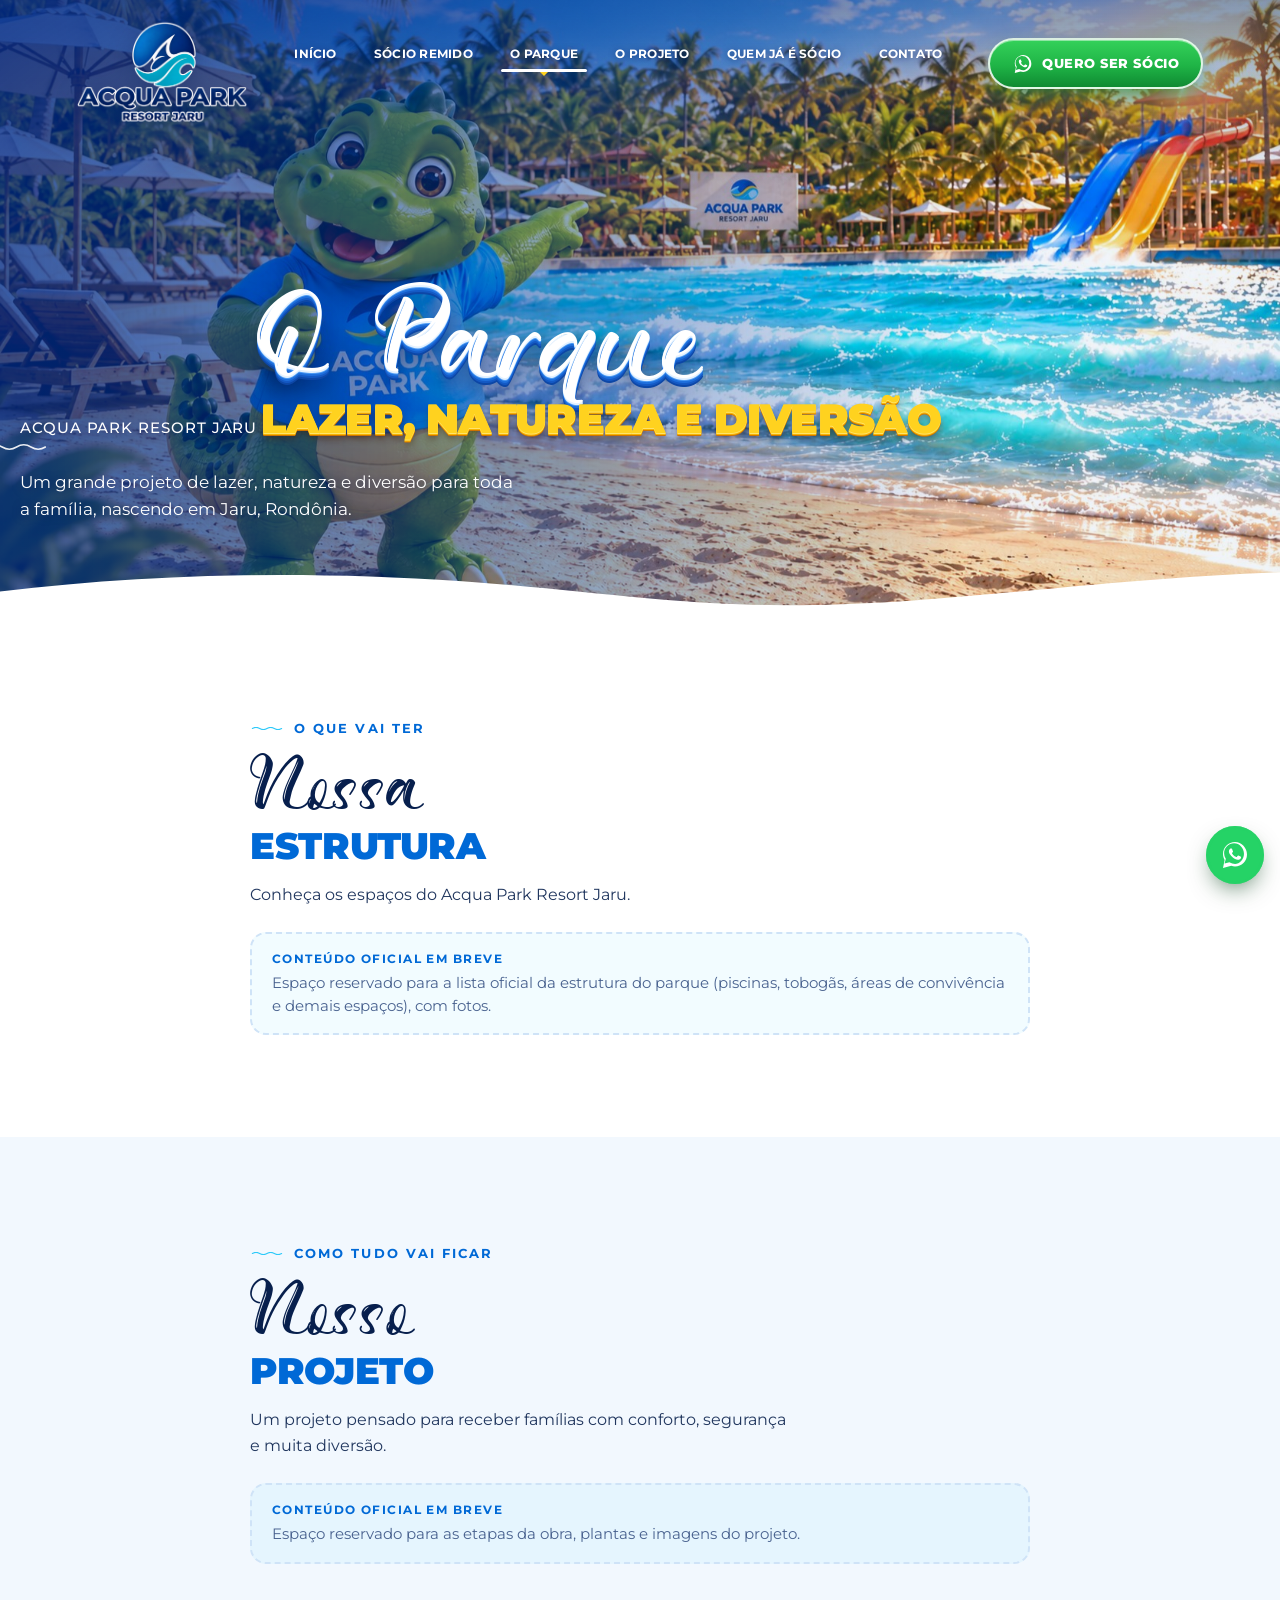
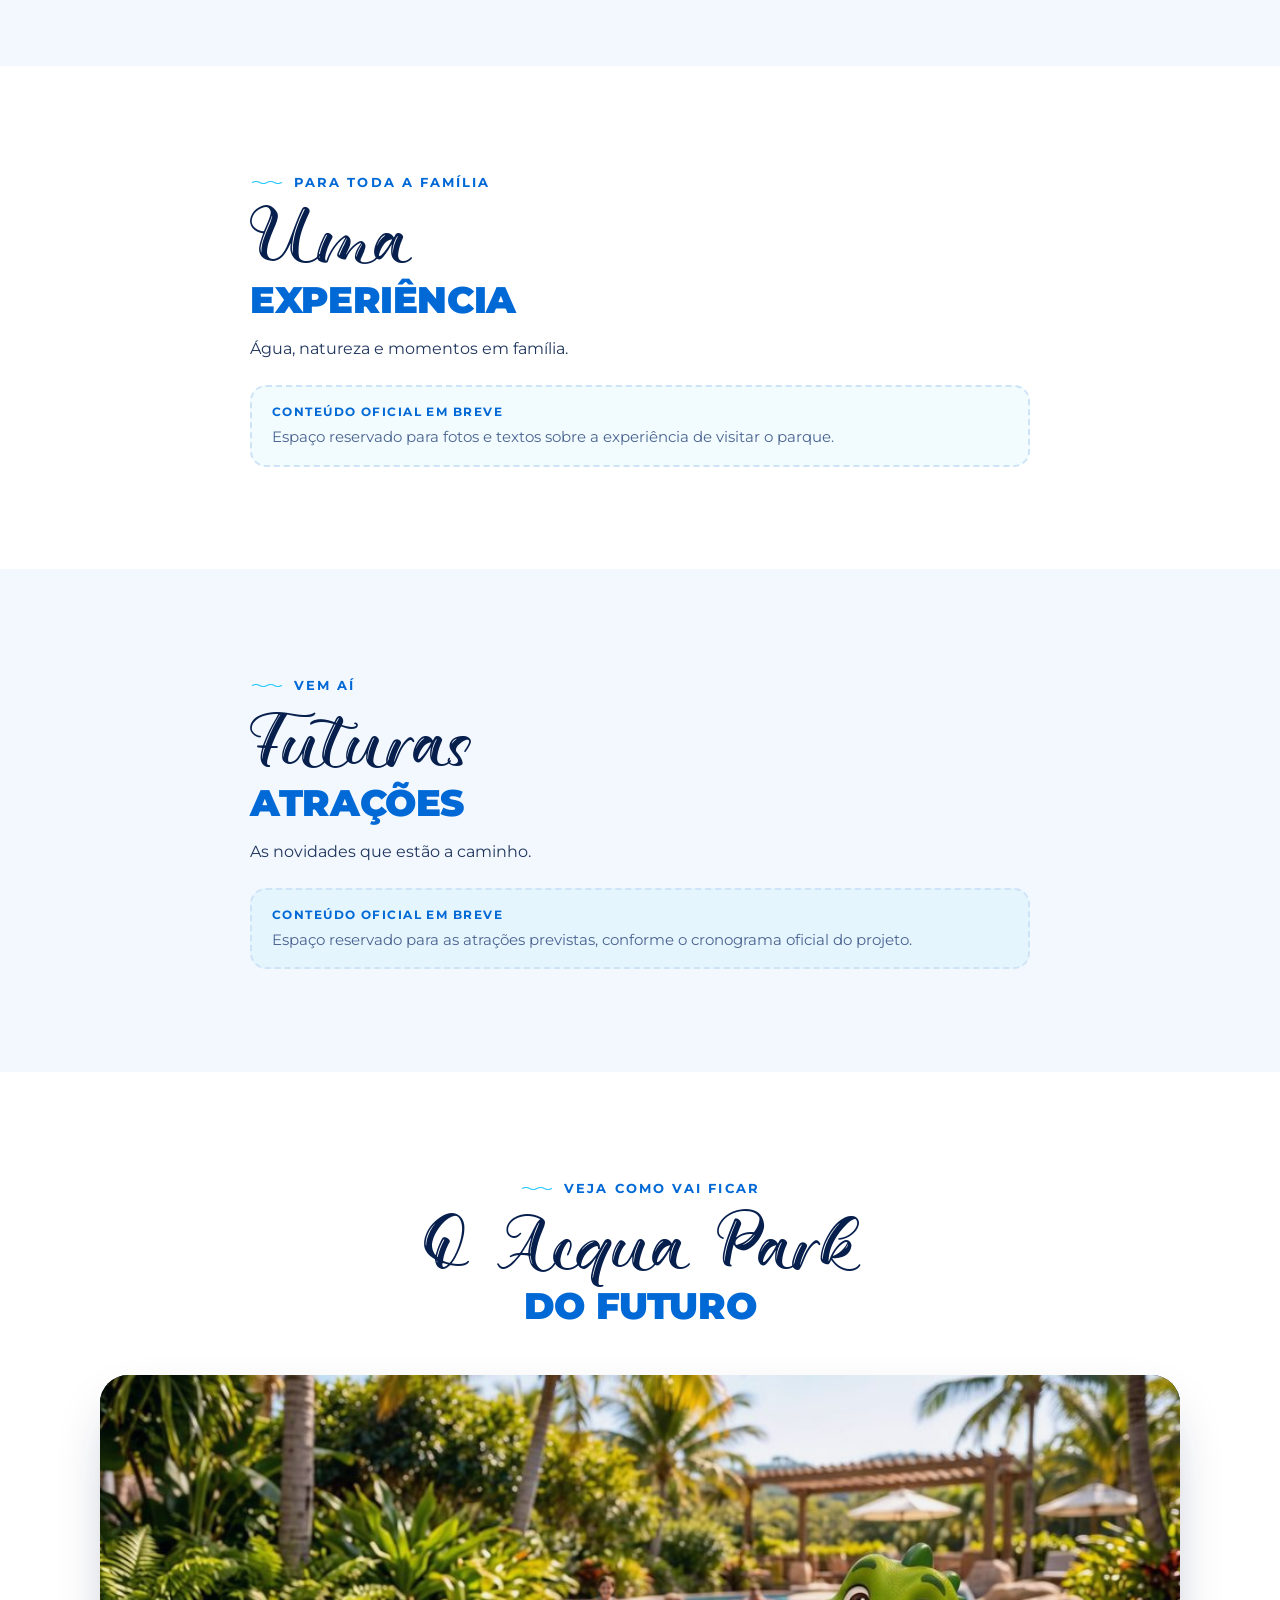
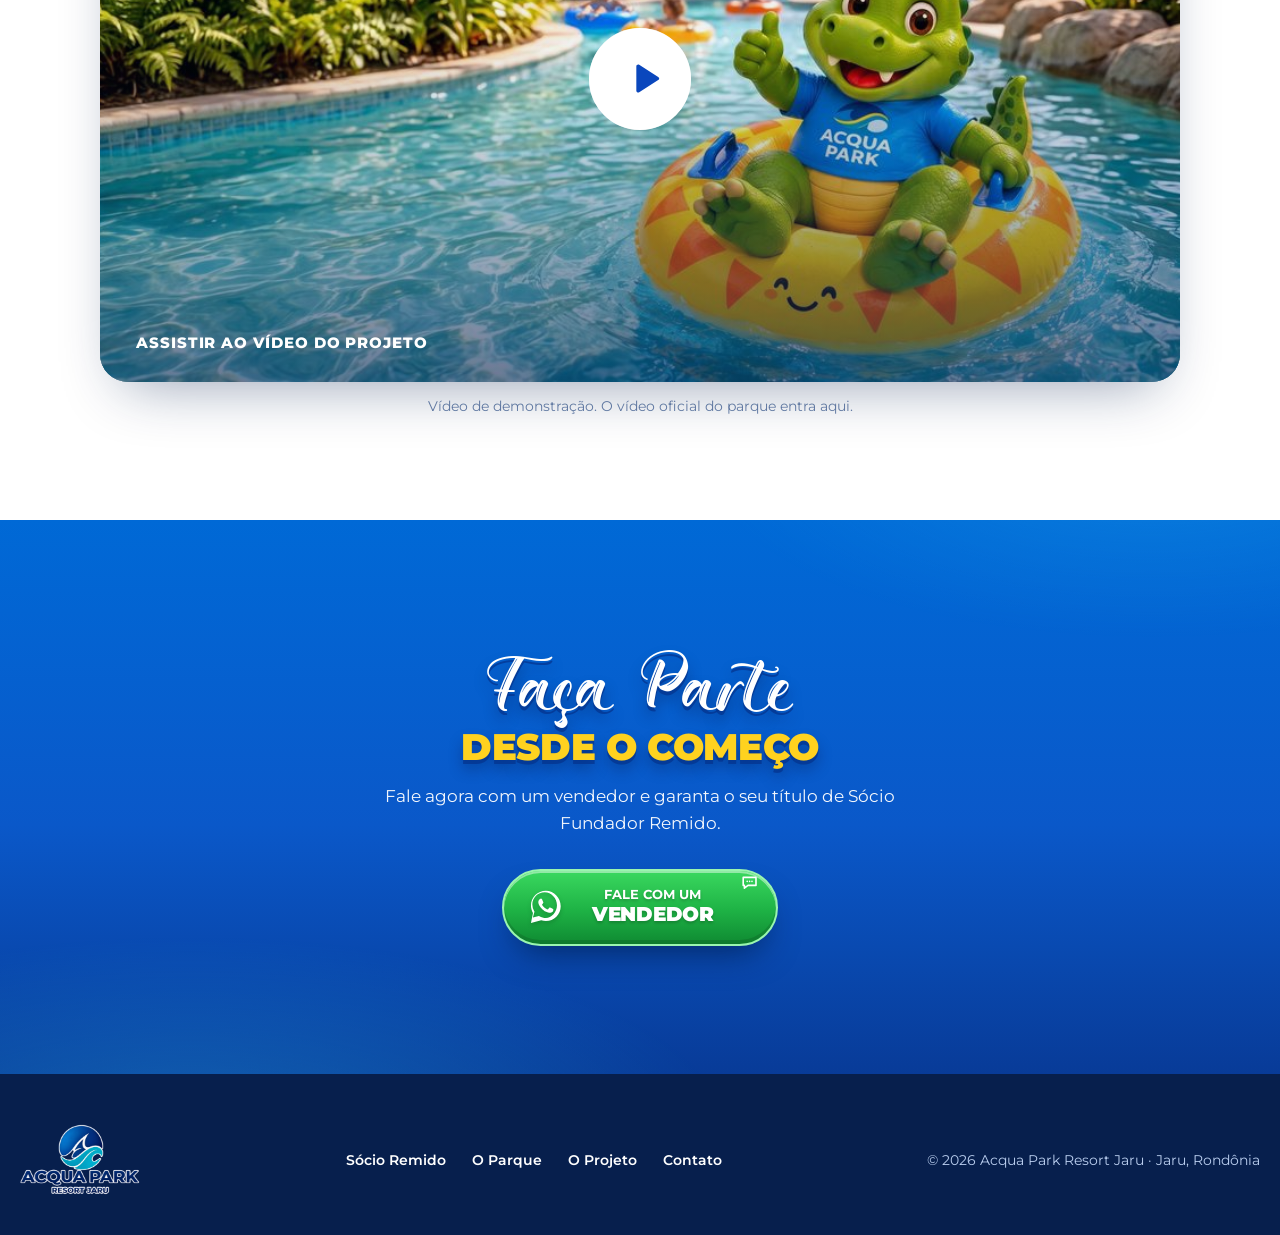
==== acqua-park-vercel/o-parque.html @ b166a3c3 "Add files via upload" ====
<!DOCTYPE html>
<html lang="pt-BR">
<head>
  <meta charset="UTF-8">
  <meta name="viewport" content="width=device-width, initial-scale=1, viewport-fit=cover">
  <title>O Parque · Acqua Park Resort Jaru</title>
  <meta name="claude:viewport-fit-sides" content="cover">
  <meta name="description" content="Seja Sócio Fundador Remido do Acqua Park Resort Jaru. Um projeto de lazer, natureza e diversão para toda a família em Jaru/RO.">
  <meta name="theme-color" content="#0069d6">

  <!-- FONTES: Montserrat (textos, menu, botões e a linha "DESDE O COMEÇO")
       A Qimberly (títulos) é carregada no css/style.css a partir de assets/fonts/ -->
  <link rel="preconnect" href="https://fonts.googleapis.com">
  <link rel="preconnect" href="https://fonts.gstatic.com" crossorigin>
  <link rel="stylesheet" href="https://fonts.googleapis.com/css2?family=Montserrat:wght@400;500;600;700;800;900&display=swap">

  <!-- IMAGEM DO FUNDO: pré-carregada para a Hero aparecer rápido -->
  <link rel="preload" as="image" href="assets/img/hero-bg.jpg">
  <link rel="preload" as="font" type="font/woff2" href="assets/fonts/Qimberly.woff2" crossorigin>

  <link rel="stylesheet" href="css/style.css">
</head>
<body class="page-parque">

  <!-- Ícones reutilizados no site (WhatsApp, onda, pessoas, setas) -->
  <svg width="0" height="0" style="position:absolute" aria-hidden="true">
    <symbol id="i-whatsapp" viewBox="0 0 32 32"><path fill="currentColor" d="M16.04 3C9.4 3 4 8.36 4 14.97c0 2.11.56 4.17 1.62 5.99L4 29l8.25-2.15a12.1 12.1 0 0 0 3.79.6C22.66 27.45 28 22.1 28 15.5 28 8.9 22.66 3 16.04 3Zm0 21.98c-1.84 0-3.64-.5-5.21-1.43l-.37-.22-4.9 1.28 1.31-4.76-.24-.39a9.83 9.83 0 0 1-1.52-5.25c0-5.47 4.47-9.92 9.95-9.92 5.47 0 9.92 4.92 9.92 10.4 0 5.48-4.46 10.29-8.94 10.29Zm5.45-7.43c-.3-.15-1.77-.87-2.04-.97-.28-.1-.48-.15-.68.15-.2.3-.78.97-.96 1.17-.18.2-.35.22-.65.07-.3-.15-1.26-.46-2.4-1.48-.89-.79-1.49-1.77-1.66-2.07-.17-.3-.02-.46.13-.61.14-.13.3-.35.45-.52.15-.18.2-.3.3-.5.1-.2.05-.38-.02-.53-.08-.15-.68-1.63-.93-2.23-.24-.58-.5-.5-.68-.51h-.58c-.2 0-.53.07-.8.37-.28.3-1.05 1.02-1.05 2.5 0 1.47 1.07 2.9 1.22 3.1.15.2 2.1 3.2 5.1 4.49.71.3 1.27.49 1.7.63.72.23 1.37.2 1.88.12.58-.09 1.77-.72 2.02-1.42.25-.7.25-1.3.18-1.42-.08-.13-.28-.2-.58-.35Z"/></symbol>
    <symbol id="i-wave" viewBox="0 0 48 48"><path fill="currentColor" d="M33.6 7.2c-8.9-.6-17.3 4.6-20.7 12.8 3.6-3.7 9.2-5.2 14-3.5-6 1.2-10.7 6.2-11.4 12.4 3-3 7.4-4.3 11.5-3.2-4.2 1.7-7.1 5.6-7.5 10.1h.1c3.3-4 8.3-6.4 13.6-6.4 4.4 0 8.5 1.6 11.6 4.4-1.3-6.8-6.8-12-13.6-12.8 2.8-1.6 6.1-2.2 9.4-1.6C38.6 15.9 35 12 30.4 10.5c1.1-.3 2.2-.4 3.3-.4h.1c2.6 0 5.2.7 7.4 2-1.7-2.8-4.5-4.7-7.6-4.9ZM4 39.2c2.3 0 3.6-.9 4.9-1.8 1.3-.9 2.6-1.8 4.8-1.8s3.5.9 4.8 1.8c1.3.9 2.6 1.8 4.9 1.8s3.6-.9 4.9-1.8c1.3-.9 2.6-1.8 4.8-1.8s3.5.9 4.8 1.8c1.3.9 2.6 1.8 4.9 1.8v3.3c-2.3 0-3.6-.9-4.9-1.8-1.3-.9-2.6-1.8-4.8-1.8s-3.5.9-4.8 1.8c-1.3.9-2.6 1.8-4.9 1.8s-3.6-.9-4.9-1.8c-1.3-.9-2.6-1.8-4.8-1.8s-3.5.9-4.8 1.8C7.6 41.6 6.3 42.5 4 42.5v-3.3Z"/></symbol>
    <symbol id="i-people" viewBox="0 0 48 48"><path fill="currentColor" d="M24 10.5a6.5 6.5 0 1 1 0 13 6.5 6.5 0 0 1 0-13Zm-13 3a5 5 0 1 1 0 10 5 5 0 0 1 0-10Zm26 0a5 5 0 1 1 0 10 5 5 0 0 1 0-10ZM24 26c6.6 0 12 4.2 12 9.4V38H12v-2.6C12 30.2 17.4 26 24 26Zm-13 .5c1.1 0 2.2.2 3.2.5-2.3 2.2-3.7 5-3.7 8.1V38H2v-2.4c0-5 4-9.1 9-9.1Zm26 0c5 0 9 4.1 9 9.1V38h-8.5v-2.9c0-3.1-1.4-5.9-3.7-8.1 1-.3 2.1-.5 3.2-.5Z"/></symbol>
    <symbol id="i-chevron-right" viewBox="0 0 24 24"><path fill="none" stroke="currentColor" stroke-width="2.6" stroke-linecap="round" stroke-linejoin="round" d="m9 5 7 7-7 7"/></symbol>
    <symbol id="i-chevron-down" viewBox="0 0 24 24"><path fill="none" stroke="currentColor" stroke-width="2.6" stroke-linecap="round" stroke-linejoin="round" d="m5 9 7 7 7-7"/></symbol>
    <symbol id="i-chat" viewBox="0 0 24 24"><path fill="none" stroke="currentColor" stroke-width="2" stroke-linejoin="round" d="M4 5.5h16v10H10l-4.5 3.5v-3.5H4z"/><circle cx="9" cy="10.5" r="1" fill="currentColor"/><circle cx="12" cy="10.5" r="1" fill="currentColor"/><circle cx="15" cy="10.5" r="1" fill="currentColor"/></symbol>
    <symbol id="i-play" viewBox="0 0 24 24"><path fill="currentColor" d="M8 5.2v13.6c0 .8.9 1.3 1.6.9l10.6-6.8a1 1 0 0 0 0-1.8L9.6 4.3C8.9 3.9 8 4.4 8 5.2Z"/></symbol>
    <symbol id="i-drop" viewBox="0 0 24 32"><path fill="currentColor" d="M12 1.5C9 7.3 3 13.2 3 20a9 9 0 0 0 18 0c0-6.8-6-12.7-9-18.5Z"/></symbol>
  </svg>

  <a class="skip-link" href="#conteudo">Pular para o conteúdo</a>

  <!-- =====================================================================
       CABEÇALHO (logo + menu + botão "Quero ser sócio")
       O mesmo bloco está repetido em o-parque.html. Se mudar um item do
       menu aqui, mude lá também.
       ===================================================================== -->
  <header class="site-header" id="topo" data-header>
    <div class="site-header__inner container">

      <!-- LOGO ✏️ Para trocar, substitua o arquivo assets/img/logo-acqua-park.png -->
      <a class="brand" href="index.html#inicio" aria-label="Acqua Park Resort Jaru — página inicial">
        <img class="brand__logo" src="assets/img/logo-acqua-park.png" alt="Acqua Park Resort Jaru" width="720" height="467">
      </a>

      <!-- MENU ✏️ Textos e links dos itens -->
      <nav class="main-nav" id="menu-principal" aria-label="Menu principal" data-nav>
        <ul class="main-nav__list">
          <li><a class="main-nav__link" href="index.html#inicio">Início</a></li>
          <li><a class="main-nav__link" href="index.html#socio-remido">Sócio Remido</a></li>
          <li><a class="main-nav__link is-active" href="o-parque.html" aria-current="page">O Parque</a></li>
          <li><a class="main-nav__link" href="index.html#o-projeto">O Projeto</a></li>
          <li><a class="main-nav__link" href="index.html#quem-ja-e-socio">Quem já é sócio</a></li>
          <li><a class="main-nav__link" href="index.html#contato">Contato</a></li>
        </ul>
        <!-- Botão de WhatsApp que aparece só dentro do menu do celular -->
        <a class="btn-pill btn-pill--whats main-nav__cta" href="#" data-whatsapp target="_blank" rel="noopener">
          <svg class="icon" aria-hidden="true"><use href="#i-whatsapp"/></svg>
          Quero ser sócio
        </a>
      </nav>

      <!-- BOTÃO "QUERO SER SÓCIO" (desktop) — abre o WhatsApp configurado em js/config.js -->
      <a class="btn-pill btn-pill--whats header-cta" href="#" data-whatsapp target="_blank" rel="noopener">
        <svg class="icon" aria-hidden="true"><use href="#i-whatsapp"/></svg>
        Quero ser sócio
      </a>

      <!-- Botão hamburger (só no celular/tablet) -->
      <button class="nav-toggle" type="button" aria-controls="menu-principal" aria-expanded="false" aria-label="Abrir menu" data-nav-toggle>
        <span></span><span></span><span></span>
      </button>
    </div>
  </header>

  <main id="conteudo">

    <!-- TOPO DA PÁGINA "O PARQUE" — mesma imagem de fundo da Hero -->
    <section class="page-hero" id="apresentacao" aria-labelledby="t-parque">
      <div class="hero__bg" role="img" aria-label="Piscina e tobogã do Acqua Park com o Joca, mascote do parque"></div>
      <div class="hero__shade" aria-hidden="true"></div>
      <div class="container">
        <p class="hero__eyebrow" data-reveal style="--d:.3s">Acqua Park Resort Jaru</p>
        <h1 class="page-hero__title hero__title" id="t-parque" data-reveal="up" style="--d:.45s">
          <span class="hero__title-line hero__title-line--white">O Parque</span>
          <span class="hero__title-line hero__title-line--gold">lazer, natureza e diversão</span>
        </h1>
        <!-- ✏️ texto de apresentação -->
        <p data-reveal="up" style="--d:.65s">Um grande projeto de lazer, natureza e diversão para toda a família, nascendo em Jaru, Rondônia.</p>
      </div>
      <svg class="hero__wave" viewBox="0 0 1440 90" preserveAspectRatio="none" aria-hidden="true">
        <path d="M0 52c160-30 330-38 520-18 140 15 240 44 380 42 170-2 330-46 540-58V90H0Z"/>
      </svg>
    </section>

    <!-- A ESTRUTURA -->
    <section class="section" id="estrutura" aria-labelledby="t-estrutura">
      <div class="container narrow">
        <p class="eyebrow">O que vai ter</p>
        <h2 class="display" id="t-estrutura">Nossa <span>estrutura</span></h2>
        <p class="lead">Conheça os espaços do Acqua Park Resort Jaru.</p>
        <div class="pending" role="note">
          <strong>Conteúdo oficial em breve</strong>
          <!-- ✏️ EDITAR -->
          Espaço reservado para a lista oficial da estrutura do parque (piscinas, tobogãs, áreas de convivência e demais espaços), com fotos.
        </div>
      </div>
    </section>


    <!-- O PROJETO -->
    <section class="section section--tint" id="projeto" aria-labelledby="t-projeto">
      <div class="container narrow">
        <p class="eyebrow">Como tudo vai ficar</p>
        <h2 class="display" id="t-projeto">Nosso <span>projeto</span></h2>
        <p class="lead">Um projeto pensado para receber famílias com conforto, segurança e muita diversão.</p>
        <div class="pending" role="note">
          <strong>Conteúdo oficial em breve</strong>
          <!-- ✏️ EDITAR -->
          Espaço reservado para as etapas da obra, plantas e imagens do projeto.
        </div>
      </div>
    </section>


    <!-- A EXPERIÊNCIA -->
    <section class="section" id="experiencia" aria-labelledby="t-experiencia">
      <div class="container narrow">
        <p class="eyebrow">Para toda a família</p>
        <h2 class="display" id="t-experiencia">Uma <span>experiência</span></h2>
        <p class="lead">Água, natureza e momentos em família.</p>
        <div class="pending" role="note">
          <strong>Conteúdo oficial em breve</strong>
          <!-- ✏️ EDITAR -->
          Espaço reservado para fotos e textos sobre a experiência de visitar o parque.
        </div>
      </div>
    </section>


    <!-- FUTURAS ATRAÇÕES -->
    <section class="section section--tint" id="futuras-atracoes" aria-labelledby="t-futuras-atracoes">
      <div class="container narrow">
        <p class="eyebrow">Vem aí</p>
        <h2 class="display" id="t-futuras-atracoes">Futuras <span>atrações</span></h2>
        <p class="lead">As novidades que estão a caminho.</p>
        <div class="pending" role="note">
          <strong>Conteúdo oficial em breve</strong>
          <!-- ✏️ EDITAR -->
          Espaço reservado para as atrações previstas, conforme o cronograma oficial do projeto.
        </div>
      </div>
    </section>

    <!-- VÍDEO -->
    <section class="section" id="video" aria-labelledby="t-video">
      <div class="container">
        <div class="section-head">
          <p class="eyebrow">Veja como vai ficar</p>
          <h2 class="display" id="t-video">O Acqua Park <span>do futuro</span></h2>
        </div>
        <!-- COMPONENTE DE VÍDEO ✏️ endereço em js/config.js (videoProjetoUrl) -->
        <div class="video" data-video>
          <button class="video__cover" type="button" aria-label="Assistir ao vídeo do projeto">
            <img class="video__poster" src="assets/img/video-poster.jpg" alt="" loading="lazy" width="960" height="540">
            <span class="video__play"><svg aria-hidden="true"><use href="#i-play"/></svg></span>
            <span class="video__label">Assistir ao vídeo do projeto</span>
          </button>
        </div>
        <p class="video__hint">Vídeo de demonstração. O vídeo oficial do parque entra aqui.</p>
      </div>
    </section>

    <!-- CTA — FALAR COM VENDEDOR -->
    <section class="final-cta" id="contato" aria-labelledby="t-contato">
      <div class="container final-cta__inner">
        <h2 class="display display--light" id="t-contato">Faça Parte <span>desde o começo</span></h2>
        <p>Fale agora com um vendedor e garanta o seu título de Sócio Fundador Remido.</p>
        <a class="cta cta--green cta--solo" href="#" data-whatsapp target="_blank" rel="noopener">
          <svg class="cta__icon" aria-hidden="true"><use href="#i-whatsapp"/></svg>
          <span class="cta__text"><small>Fale com um</small><b>Vendedor</b></span>
          <svg class="cta__end cta__end--chat" aria-hidden="true"><use href="#i-chat"/></svg>
        </a>
      </div>
    </section>
  </main>

  <footer class="site-footer">
    <div class="container site-footer__inner">
      <img class="site-footer__logo" src="assets/img/logo-acqua-park.png" alt="Acqua Park Resort Jaru" width="720" height="467" loading="lazy">
      <nav aria-label="Rodapé">
        <a href="index.html#socio-remido">Sócio Remido</a>
        <a href="o-parque.html">O Parque</a>
        <a href="index.html#o-projeto">O Projeto</a>
        <a href="index.html#contato">Contato</a>
      </nav>
      <p>© <span data-year>2026</span> Acqua Park Resort Jaru · Jaru, Rondônia</p>
    </div>
  </footer>

  <!-- BOTÃO FLUTUANTE DO WHATSAPP (aparece em todas as telas, canto inferior direito) -->
  <a class="whats-fab" href="#" data-whatsapp target="_blank" rel="noopener" aria-label="Falar com um vendedor no WhatsApp">
    <svg aria-hidden="true"><use href="#i-whatsapp"/></svg>
  </a>

  <script src="js/config.js"></script>
  <script src="js/main.js"></script>
</body>
</html>
---- acqua-park-vercel/css/style.css ----
/* =========================================================================
   ACQUA PARK RESORT JARU — ESTILOS
   -------------------------------------------------------------------------
   Índice
   1. Fonte Qimberly
   2. CORES, FONTES E TAMANHOS  ✏️ (o lugar mais fácil para editar)
   3. Base
   4. Botões
   5. Cabeçalho e menu
   6. HERO (desktop)
   7. Animações de entrada
   8. Seções da página inicial
   9. Página "O Parque"
   10. Rodapé
   11. Tablet / celular (composição própria)
   12. Movimento reduzido
   ========================================================================= */


/* 1. FONTE QIMBERLY ✏️ — usada SOMENTE nos títulos grandes (classe .display e a headline da Hero) */
@font-face {
  font-family: "Qimberly";
  src: url("../assets/fonts/Qimberly.woff2") format("woff2"),
       url("../assets/fonts/Qimberly.otf") format("opentype");
  font-weight: 400;
  font-style: normal;
  font-display: swap;
}


/* 2. CORES, FONTES E TAMANHOS ✏️
   Layout: Hero em tela cheia com texto à esquerda e o Joca à direita; seções claras
   com tom azul-piscina alternado; fechamento em azul profundo. */
:root {
  /* Cores do Acqua Park */
  --c-navy:       #071f4d;   /* azul-marinho da logo (textos escuros) */
  --c-blue-deep:  #0a47bd;   /* azul forte (botão "Conheça o parque") */
  --c-blue:       #0069d6;   /* azul do céu da imagem */
  --c-blue-soft:  #1f8ef0;
  --c-aqua:       #2dc9f9;   /* azul claro da água */
  --c-green:      #1fb446;   /* verde WhatsApp / sócio */
  --c-green-dark: #0f8a32;
  --c-gold:       #ffd21f;   /* amarelo/dourado do título */
  --c-gold-deep:  #f29a00;
  --c-orange:     #ff9b1c;
  --c-white:      #ffffff;
  --c-paper:      #f2f8fe;   /* fundo claro das seções (branco puxado para o azul) */
  --c-line:       #cfe3f7;
  --c-text:       #20365e;   /* texto corrido nas seções claras */

  /* Fontes */
  --f-display: "Qimberly", "Montserrat", system-ui, sans-serif;  /* só títulos grandes */
  --f-body:    "Montserrat", "Garet", system-ui, -apple-system, "Segoe UI", sans-serif;

  /* Tamanhos principais da Hero (desktop) — baseados na largura da tela */
  --logo-w:        clamp(140px, 13.4vw, 250px);
  --hero-title:    clamp(64px, 9.4vw, 182px);   /* "Faça Parte" (Qimberly) */
  --hero-title-2:  clamp(30px, 4.55vw, 88px);   /* "DESDE O COMEÇO" (Montserrat Black) */
  --hero-kicker:   clamp(18px, 1.95vw, 36px);   /* "SEJA SÓCIO FUNDADOR REMIDO" */
  --hero-lead:     clamp(15px, 1.12vw, 21px);
  --cta-h:         clamp(66px, 6vw, 108px);     /* altura dos 3 botões */
  --cta-w:         clamp(250px, 21.6vw, 400px); /* largura dos 3 botões */

  /* Imagem de fundo da Hero ✏️ */
  --hero-bg: url("../assets/img/hero-bg.jpg");

  --radius-lg: 28px;
  --shadow-lg: 0 24px 60px -24px rgba(7, 31, 77, .45);
  --ease-out: cubic-bezier(.2, .8, .2, 1);
  --header-pad: 18px;

  color-scheme: light;
}


/* 3. BASE */
*, *::before, *::after { box-sizing: border-box; }
html { scroll-behavior: smooth; -webkit-text-size-adjust: 100%; }
body {
  margin: 0;
  font-family: var(--f-body);
  font-size: 16px;
  line-height: 1.6;
  color: var(--c-text);
  background: var(--c-white);
  overflow-x: hidden;
}
img { max-width: 100%; display: block; }
a { color: inherit; }
h1, h2, h3 { margin: 0; }
p { margin: 0; }
.icon { width: 1.25em; height: 1.25em; flex: none; }

.container {
  width: 100%;
  max-width: 1380px;
  margin-inline: auto;
  padding-left: max(20px, env(safe-area-inset-left, 0px));
  padding-right: max(20px, env(safe-area-inset-right, 0px));
}
.narrow { max-width: 820px; }

.skip-link {
  position: absolute; left: 12px; top: -60px; z-index: 100;
  background: var(--c-white); color: var(--c-navy); padding: 10px 16px; border-radius: 10px;
  font-weight: 700; text-decoration: none;
}
.skip-link:focus { top: 12px; }

:focus-visible { outline: 3px solid var(--c-gold); outline-offset: 3px; border-radius: 8px; }


/* 4. BOTÕES ---------------------------------------------------------------- */

/* Botão pílula (menu "Quero ser sócio" e botões das seções) */
.btn-pill {
  display: inline-flex; align-items: center; justify-content: center; gap: .6em;
  padding: .85em 1.6em;
  border-radius: 999px;
  font: 800 clamp(13px, .92vw, 16px)/1 var(--f-body);
  letter-spacing: .04em;
  text-transform: uppercase;
  text-decoration: none;
  white-space: nowrap;
  transition: transform .25s var(--ease-out), box-shadow .25s var(--ease-out), filter .25s;
}
.btn-pill .icon { width: 1.7em; height: 1.7em; }
.btn-pill:hover { transform: translateY(-2px); filter: brightness(1.06); }
.btn-pill--whats {
  color: var(--c-white);
  background: linear-gradient(180deg, #34d15a 0%, var(--c-green) 55%, var(--c-green-dark) 100%);
  border: 2px solid rgba(255, 255, 255, .85);
  box-shadow: 0 10px 24px -8px rgba(15, 138, 50, .8), inset 0 1px 0 rgba(255, 255, 255, .45);
}
.btn-pill--whats:hover { box-shadow: 0 16px 30px -10px rgba(15, 138, 50, .9), inset 0 1px 0 rgba(255, 255, 255, .45); }
.btn-pill--white { color: var(--c-blue-deep); background: var(--c-white); box-shadow: 0 10px 24px -10px rgba(0, 0, 0, .4); }
.btn-pill--lg { font-size: 15px; padding: 1em 1.8em; }

/* Os 3 botões grandes da Hero */
.cta {
  --cta-top: #3ad85f; --cta-mid: var(--c-green); --cta-bot: var(--c-green-dark); --cta-ring: #9af5ae;
  position: relative;
  display: flex; align-items: center; gap: clamp(8px, .75vw, 14px);
  width: var(--cta-w); height: var(--cta-h);
  padding: 0 clamp(14px, 1.3vw, 26px) 0 clamp(16px, 1.7vw, 32px);
  border-radius: 999px;
  color: var(--c-white);
  text-decoration: none;
  background: linear-gradient(180deg, var(--cta-top) 0%, var(--cta-mid) 52%, var(--cta-bot) 100%);
  border: clamp(2px, .2vw, 3px) solid var(--cta-ring);
  box-shadow:
    0 18px 34px -14px rgba(3, 25, 70, .75),
    inset 0 2px 0 rgba(255, 255, 255, .45),
    inset 0 -4px 0 rgba(0, 0, 0, .12);
  overflow: hidden;
  isolation: isolate;
  transition: transform .3s var(--ease-out), box-shadow .3s var(--ease-out), filter .3s;
}
/* brilho que atravessa o botão no hover */
.cta::after {
  content: ""; position: absolute; inset: 0; z-index: -1;
  background: linear-gradient(105deg, transparent 30%, rgba(255, 255, 255, .35) 48%, transparent 64%);
  transform: translateX(-120%);
  transition: transform .7s var(--ease-out);
}
.cta:hover { transform: translateY(-5px); filter: brightness(1.05); box-shadow: 0 26px 40px -16px rgba(3, 25, 70, .85), inset 0 2px 0 rgba(255, 255, 255, .45), inset 0 -4px 0 rgba(0, 0, 0, .12); }
.cta:hover::after { transform: translateX(120%); }
.cta:active { transform: translateY(-1px); }

.cta--blue   { --cta-top: #2a7ef5; --cta-mid: #135fe0; --cta-bot: #0a3fb0; --cta-ring: #7fb6ff; }
.cta--orange { --cta-top: #ffc23d; --cta-mid: #ffa21e; --cta-bot: #f07c00; --cta-ring: #ffe08a; }

.cta__icon { width: clamp(32px, 3.1vw, 58px); height: clamp(32px, 3.1vw, 58px); flex: none; filter: drop-shadow(0 2px 2px rgba(0, 0, 0, .18)); }
.cta__text {
  flex: 1; min-width: 0;
  display: flex; flex-direction: column; align-items: center; text-align: center;
  line-height: 1; text-transform: uppercase;
  text-shadow: 0 2px 3px rgba(0, 0, 0, .2);
}
.cta__text small { font-weight: 700; font-size: clamp(11px, .98vw, 18px); letter-spacing: 0; margin-bottom: .22em; white-space: nowrap; }
.cta__text b { font-weight: 900; font-size: clamp(16px, 1.56vw, 29px); letter-spacing: -.015em; white-space: nowrap; }
.cta__text--stack b + b { margin-top: .08em; }
.cta__end { width: clamp(20px, 1.8vw, 32px); height: clamp(20px, 1.8vw, 32px); flex: none; transition: transform .3s var(--ease-out); }
.cta__end--chat { width: clamp(18px, 1.5vw, 28px); height: clamp(18px, 1.5vw, 28px); align-self: flex-end; margin-bottom: 22%; }
.cta:hover .cta__end:not(.cta__end--chat) { transform: translateX(4px); }


/* 5. CABEÇALHO E MENU ------------------------------------------------------- */
.site-header {
  position: fixed; inset: 0 0 auto; z-index: 50;
  padding-top: calc(var(--header-pad) + env(safe-area-inset-top, 0px));
  padding-bottom: var(--header-pad);
  transition: background-color .35s, box-shadow .35s, padding .35s, backdrop-filter .35s;
}
.site-header__inner {
  display: flex; align-items: flex-start; gap: clamp(16px, 2.5vw, 48px);
  max-width: none;
  padding-left: max(20px, 6vw, env(safe-area-inset-left, 0px));
  padding-right: max(20px, 6vw, env(safe-area-inset-right, 0px));
}
/* no desktop o menu fica alinhado ao topo da logo, como na referência */
.main-nav, .header-cta { margin-top: clamp(4px, 1.6vw, 30px); }
.site-header.is-scrolled .site-header__inner { align-items: center; }
.site-header.is-scrolled .main-nav, .site-header.is-scrolled .header-cta { margin-top: 0; }

.brand { flex: none; display: block; line-height: 0; }
.brand__logo {
  width: var(--logo-w); height: auto;
  filter: drop-shadow(0 6px 12px rgba(0, 25, 80, .35));
  transition: width .35s var(--ease-out);
}

.main-nav { flex: 1; display: flex; justify-content: center; }
.main-nav__list { list-style: none; margin: 0; padding: 0; display: flex; align-items: center; gap: clamp(14px, 2.6vw, 50px); }
.main-nav__link {
  position: relative; display: block; padding: 10px 2px 12px;
  font: 700 clamp(12px, .9vw, 15.5px)/1 var(--f-body);
  letter-spacing: .02em; text-transform: uppercase; text-decoration: none;
  color: var(--c-white);
  text-shadow: 0 1px 6px rgba(0, 30, 90, .55);
  white-space: nowrap;
  transition: color .2s;
}
/* sublinhado do item ativo / hover */
.main-nav__link::after {
  content: ""; position: absolute; left: -10%; right: -10%; bottom: 0; height: 3px; border-radius: 3px;
  background: var(--c-white);
  transform: scaleX(0); transform-origin: center; transition: transform .3s var(--ease-out);
}
.main-nav__link::before { /* pequeno triângulo amarelo sob o item ativo */
  content: ""; position: absolute; left: 50%; bottom: -9px; width: 0; height: 0;
  border: 5px solid transparent; border-top-color: var(--c-gold);
  transform: translateX(-50%); opacity: 0; transition: opacity .3s;
}
.main-nav__link:hover::after, .main-nav__link.is-active::after { transform: scaleX(1); }
.main-nav__link.is-active::before { opacity: 1; }
.main-nav__link:hover { color: #e9f4ff; }
.main-nav__cta { display: none; }

.header-cta { flex: none; padding: .95em 1.7em; font-size: clamp(13px, 1vw, 17px); }

.nav-toggle { display: none; }

/* cabeçalho ao rolar a página */
.site-header.is-scrolled {
  --header-pad: 10px;
  background: rgba(4, 52, 140, .95);   /* sem desfoque: deixa a rolagem bem mais leve */
  box-shadow: 0 10px 30px -18px rgba(0, 0, 0, .6);
}
.site-header.is-scrolled .brand__logo { width: clamp(96px, 7vw, 130px); }


/* 6. HERO (desktop) --------------------------------------------------------- */
.hero {
  position: relative;
  min-height: max(100vh, 640px);
  min-height: max(100svh, 640px);
  color: var(--c-white);
  background: var(--c-blue);
  overflow: hidden;
  isolation: isolate;
}

/* imagem limpa com o Joca */
.hero__bg {
  position: absolute; inset: 0; z-index: -2;
  background-image: var(--hero-bg);
  background-size: cover;
  background-position: 62% center;
  background-repeat: no-repeat;
  animation: bg-in 1.8s var(--ease-out) both;
}

/* sombra suave à esquerda e no topo para os textos ficarem legíveis */
.hero__shade {
  position: absolute; inset: 0; z-index: -1; pointer-events: none;
  background:
    linear-gradient(180deg, rgba(0, 38, 110, .42) 0%, rgba(0, 38, 110, 0) 22%),
    linear-gradient(90deg, rgba(0, 52, 150, .62) 0%, rgba(0, 62, 165, .38) 30%, rgba(0, 70, 170, 0) 54%),
    linear-gradient(0deg, rgba(0, 60, 140, .28) 0%, rgba(0, 60, 140, 0) 26%);
}

.hero__content {
  position: relative;
  max-width: none;
  min-height: inherit;
  display: flex; flex-direction: column; justify-content: space-between;
  gap: clamp(28px, 4vh, 60px);
  padding-top: calc(var(--logo-w) * .68 + var(--header-pad) * 2 + clamp(10px, 2.2vw, 44px));
  padding-bottom: clamp(78px, 6.3vw, 118px);
  padding-left: max(20px, 5.9vw, env(safe-area-inset-left, 0px));
  padding-right: max(20px, 4vw, env(safe-area-inset-right, 0px));
}

.hero__copy { max-width: 48vw; }

.hero__eyebrow {
  position: relative;
  display: inline-block;
  padding-bottom: 14px;
  font: 500 clamp(13px, 1.2vw, 22px)/1.2 var(--f-body);
  letter-spacing: .06em; text-transform: uppercase;
  text-shadow: 0 2px 8px rgba(0, 30, 90, .5);
}
.hero__eyebrow::after { /* pequena onda sob o texto */
  content: ""; position: absolute; left: -2.6vw; bottom: 0; width: clamp(48px, 4.6vw, 84px); height: 8px;
  background: url("data:image/svg+xml,%3Csvg xmlns='http://www.w3.org/2000/svg' viewBox='0 0 80 8'%3E%3Cpath d='M1 4c6.5-4 13-4 19.5 0S33.5 8 40 4s13-4 19.5 0S72.5 8 79 4' fill='none' stroke='white' stroke-width='2' stroke-linecap='round'/%3E%3C/svg%3E") no-repeat left center / contain;
  opacity: .9;
}

/* Headline: "Faça Parte" na Qimberly (fonte manuscrita — fica melhor com
   iniciais maiúsculas) + "DESDE O COMEÇO" em Montserrat Black, como na referência */
.hero__title {
  position: relative;
  display: inline-block;
  margin-top: clamp(6px, 1vw, 20px);
  font-weight: 400;
  line-height: 1;
}
.hero__title-line { display: block; white-space: nowrap; }
.hero__title-line--white {
  font-family: var(--f-display);
  font-size: var(--hero-title);
  line-height: .95;
  margin-left: -.04em;
  color: var(--c-white);
  text-shadow:
    0 .015em 0 #e3f1ff,
    0 .03em 0 #4f9df5,
    0 .045em 0 #1e6fdc,
    0 .06em 0 #1459c4,
    0 .075em 0 #0d47a6,
    0 .14em .14em rgba(0, 25, 80, .45);
}
.hero__title-line--gold {
  margin-top: .08em;
  font-family: var(--f-body);
  font-weight: 900;
  font-size: var(--hero-title-2);
  line-height: 1;
  letter-spacing: -.015em;
  text-transform: uppercase;
  color: var(--c-gold);
  text-shadow:
    0 .02em 0 #ffe36a,
    0 .04em 0 #f6b400,
    0 .06em 0 #ea9200,
    0 .08em 0 #cf7200,
    0 .15em .16em rgba(70, 30, 0, .4);
}

/* gotas d'água decorativas ao redor da headline */
.drop { position: absolute; color: #bfe6ff; filter: drop-shadow(0 2px 3px rgba(0, 40, 120, .35)); }
.drop--1 { width: .14em; height: .19em; left: -.42em; top: .55em; font-size: var(--hero-title); transform: rotate(-38deg); }
.drop--2 { width: .08em; height: .11em; left: -.24em; top: .28em; font-size: var(--hero-title); transform: rotate(-20deg); opacity: .85; }
.drop--3 { width: .07em; height: .1em; left: 2.7em; top: -.12em; font-size: var(--hero-title); transform: rotate(15deg); opacity: .8; }
.drop--4 { width: .1em; height: .13em; right: -.2em; bottom: .25em; font-size: var(--hero-title-2); transform: rotate(40deg); opacity: .8; }

.hero__kicker {
  margin-top: clamp(14px, 2.2vw, 40px);
  font: 500 var(--hero-kicker)/1.15 var(--f-body);
  letter-spacing: .04em; text-transform: uppercase;
  text-shadow: 0 2px 10px rgba(0, 30, 90, .55);
}
.hero__kicker strong { font-weight: 800; }

.hero__lead {
  margin-top: clamp(8px, .9vw, 16px);
  max-width: 31em;
  font-size: var(--hero-lead);
  line-height: 1.45;
  text-shadow: 0 1px 8px rgba(0, 30, 90, .6);
}
.hero__lead strong { font-weight: 800; }

.hero__ctas {
  display: flex; justify-content: center; gap: clamp(12px, 1.15vw, 22px);
  margin-left: calc(-1 * max(20px, 5.9vw) + max(20px, 4vw)); /* centraliza na tela inteira */
}

/* recado "Joca te espera!" */
.hero__note {
  position: absolute; right: 3.6%; top: 35%;
  font: 400 clamp(24px, 2.55vw, 48px)/.85 var(--f-display);
  color: var(--c-white);
  text-align: center;
  transform: rotate(-11deg);
  text-shadow: 0 2px 0 rgba(10, 60, 130, .55), 0 4px 14px rgba(0, 30, 80, .45);
  animation: note-in .9s 1.5s var(--ease-out) both;
}
.hero__note span {
  position: relative; display: inline-block; padding-bottom: .12em;
  background: linear-gradient(var(--c-gold), var(--c-gold)) no-repeat 20% 100% / 70% .09em;
}
.hero__note-sparks { /* tracinhos de "brilho" */
  position: absolute; right: -.55em; top: -.55em; width: .8em; height: .8em;
  background:
    linear-gradient(var(--c-gold), var(--c-gold)) no-repeat 50% 0 / .08em .32em,
    linear-gradient(var(--c-gold), var(--c-gold)) no-repeat 100% 50% / .32em .08em;
  transform: rotate(20deg);
}

/* onda branca + botão de rolar */
.hero__wave { position: absolute; left: 0; right: 0; bottom: -1px; width: 100%; height: clamp(26px, 4vw, 64px); fill: var(--c-white); pointer-events: none; }
.scroll-down {
  position: absolute; left: 50%; bottom: clamp(8px, 1.1vw, 20px); z-index: 2;
  display: grid; place-items: center;
  width: clamp(40px, 3vw, 54px); height: clamp(40px, 3vw, 54px);
  margin-left: calc(clamp(40px, 3vw, 54px) / -2);
  border-radius: 50%;
  background: var(--c-white); color: var(--c-blue);
  box-shadow: 0 8px 20px -6px rgba(0, 40, 110, .45);
  transition: transform .25s var(--ease-out), box-shadow .25s;
}
.scroll-down svg { width: 55%; height: 55%; animation: nudge 2.2s 2.4s ease-in-out infinite; }
.scroll-down:hover { transform: translateY(3px); box-shadow: 0 12px 24px -6px rgba(0, 40, 110, .55); }


/* 7. ANIMAÇÕES DE ENTRADA (discretas) --------------------------------------- */
@keyframes bg-in { from { transform: scale(1.06); opacity: .6; } to { transform: none; opacity: 1; } }
@keyframes fade-in { from { opacity: 0; } to { opacity: 1; } }
@keyframes rise { from { opacity: 0; transform: translateY(22px); } to { opacity: 1; transform: none; } }
@keyframes drop-in { from { opacity: 0; transform: translateY(-14px); } to { opacity: 1; transform: none; } }
@keyframes note-in { from { opacity: 0; transform: rotate(-11deg) scale(.85); } to { opacity: 1; transform: rotate(-11deg); } }
@keyframes nudge { 0%, 100% { transform: translateY(0); } 50% { transform: translateY(3px); } }

.brand { animation: fade-in 1s .1s var(--ease-out) both; }
.main-nav__list > li, .header-cta { animation: drop-in .7s var(--ease-out) both; }
.main-nav__list > li:nth-child(1) { animation-delay: .2s; }
.main-nav__list > li:nth-child(2) { animation-delay: .26s; }
.main-nav__list > li:nth-child(3) { animation-delay: .32s; }
.main-nav__list > li:nth-child(4) { animation-delay: .38s; }
.main-nav__list > li:nth-child(5) { animation-delay: .44s; }
.main-nav__list > li:nth-child(6) { animation-delay: .5s; }
.header-cta { animation-delay: .56s; }
[data-reveal] { animation: fade-in .9s var(--d, 0s) var(--ease-out) both; }
[data-reveal="up"] { animation-name: rise; }


/* 8. SEÇÕES DA PÁGINA INICIAL ---------------------------------------------- */
.section { padding-block: clamp(64px, 8vw, 120px); background: var(--c-white); scroll-margin-top: 70px; }
.section--tint { background: var(--c-paper); }
.final-cta, .page-hero + .section { scroll-margin-top: 70px; }

.section-head { max-width: 760px; margin: 0 auto clamp(32px, 4vw, 56px); text-align: center; }
.section-head .lead { margin-inline: auto; }

.eyebrow {
  display: inline-flex; align-items: center; gap: 10px;
  margin-bottom: 12px;
  font: 700 13px/1 var(--f-body); letter-spacing: .16em; text-transform: uppercase;
  color: var(--c-blue);
}
.eyebrow::before {
  content: ""; width: 34px; height: 8px; flex: none;
  background: url("data:image/svg+xml,%3Csvg xmlns='http://www.w3.org/2000/svg' viewBox='0 0 80 8'%3E%3Cpath d='M1 4c6.5-4 13-4 19.5 0S33.5 8 40 4s13-4 19.5 0S72.5 8 79 4' fill='none' stroke='%232dc9f9' stroke-width='3' stroke-linecap='round'/%3E%3C/svg%3E") no-repeat center / contain;
}
.eyebrow--light { color: #d9ecff; }

/* Títulos grandes das seções — Qimberly */
.display {
  font-family: var(--f-display); font-weight: 400;
  font-size: clamp(44px, 5.6vw, 80px); line-height: 1.05;
  color: var(--c-navy);
  text-wrap: balance;
}
.display span { color: var(--c-blue); }
/* parte em destaque dos títulos das seções: Montserrat Black em caixa alta */
.display span { display: block; margin-top: .12em; font: 900 .52em/1 var(--f-body); letter-spacing: -.01em; text-transform: uppercase; }
.display--light { color: var(--c-white); text-shadow: 0 .05em 0 rgba(4, 50, 140, .7), 0 .12em .2em rgba(0, 20, 70, .35); }
.display--light span { color: var(--c-gold); }

.lead { margin-top: 18px; max-width: 34em; font-size: clamp(16px, 1.25vw, 19px); line-height: 1.6; }

/* aviso de conteúdo pendente */
.pending {
  margin-top: 24px; padding: 16px 20px;
  border: 2px dashed var(--c-line); border-radius: 16px;
  background: rgba(45, 201, 249, .06);
  font-size: 14.5px; line-height: 1.55; color: #4a6390;
}
.pending strong { display: block; margin-bottom: 4px; font-size: 12px; letter-spacing: .12em; text-transform: uppercase; color: var(--c-blue); }

.split { display: grid; grid-template-columns: 1.05fr .95fr; gap: clamp(32px, 5vw, 80px); align-items: center; }
.split__text { min-width: 0; }
.split__text .btn-pill { margin-top: 28px; }
.photo { margin: 0; border-radius: var(--radius-lg); overflow: hidden; box-shadow: var(--shadow-lg); }
.photo img { width: 100%; height: 100%; object-fit: cover; }
.photo--joca { aspect-ratio: 4 / 4.4; max-width: 100%; }
.photo--joca img { object-position: 82% 52%; }

.steps { list-style: none; margin: 0; padding: 0; display: grid; grid-template-columns: repeat(3, 1fr); gap: clamp(16px, 2vw, 28px); }
.step {
  position: relative; padding: 30px 28px 32px;
  background: var(--c-white); border-radius: 22px;
  box-shadow: 0 18px 40px -26px rgba(7, 31, 77, .35);
}
.step__n {
  display: grid; place-items: center; width: 54px; height: 54px; margin-bottom: 18px;
  border-radius: 50%;
  font: 900 24px/1 var(--f-body); color: var(--c-white);
  background: linear-gradient(180deg, var(--c-blue-soft), var(--c-blue-deep));
  box-shadow: 0 8px 16px -8px rgba(10, 71, 189, .8);
}
.step:nth-child(2) .step__n { background: linear-gradient(180deg, #ffc23d, #f07c00); box-shadow: 0 8px 16px -8px rgba(240, 124, 0, .8); }
.step:nth-child(3) .step__n { background: linear-gradient(180deg, #3ad85f, var(--c-green-dark)); box-shadow: 0 8px 16px -8px rgba(15, 138, 50, .8); }
.step h3 { font: 800 19px/1.25 var(--f-body); color: var(--c-navy); margin-bottom: 8px; }
.step p { font-size: 15.5px; }

.feature { position: relative; }
.feature__img { width: 100%; height: auto; aspect-ratio: 21 / 9; object-fit: cover; object-position: 60% 45%; border-radius: 32px; box-shadow: var(--shadow-lg); }
.feature__box {
  position: absolute; left: clamp(36px, 4vw, 64px); top: 50%; transform: translateY(-50%);
  max-width: 440px; padding: clamp(24px, 3vw, 44px);
  border-radius: 26px; color: var(--c-white);
  background: linear-gradient(160deg, rgba(10, 80, 200, .9), rgba(7, 31, 77, .88));
  box-shadow: var(--shadow-lg);
}
.feature__box p:not(.eyebrow) { margin: 14px 0 24px; font-size: 16.5px; }

/* componente de vídeo */
.video {
  position: relative; max-width: 1080px; margin: 0 auto;
  aspect-ratio: 16 / 9; border-radius: var(--radius-lg); overflow: hidden;
  background: var(--c-navy); box-shadow: var(--shadow-lg);
}
.video__cover { all: unset; position: absolute; inset: 0; cursor: pointer; display: grid; place-items: center; }
.video__cover:focus-visible { outline: 3px solid var(--c-gold); outline-offset: -6px; }
.video__poster { position: absolute; inset: 0; width: 100%; height: 100%; object-fit: cover; transition: transform .8s var(--ease-out); }
.video__cover::before { content: ""; position: absolute; inset: 0; background: linear-gradient(0deg, rgba(7, 31, 77, .6), rgba(7, 31, 77, .05) 55%); z-index: 1; }
.video__cover:hover .video__poster { transform: scale(1.03); }
.video__play {
  position: relative; z-index: 2; display: grid; place-items: center;
  width: clamp(70px, 8vw, 104px); height: clamp(70px, 8vw, 104px); border-radius: 50%;
  background: var(--c-white); color: var(--c-blue-deep);
  transition: transform .3s var(--ease-out);
}
.video__play::after { content: ""; position: absolute; inset: 0; border-radius: 50%; border: 3px solid rgba(255, 255, 255, .7); animation: ring-pulse 2.4s ease-out infinite; }
.video__play svg { width: 42%; height: 42%; margin-left: 6%; }
.video__cover:hover .video__play { transform: scale(1.07); }
.video__label { position: absolute; z-index: 2; left: clamp(18px, 3vw, 36px); bottom: clamp(16px, 2.6vw, 30px); font: 800 clamp(13px, 1.2vw, 17px)/1.2 var(--f-body); color: var(--c-white); letter-spacing: .06em; text-transform: uppercase; }
.video video, .video iframe { position: absolute; inset: 0; width: 100%; height: 100%; border: 0; background: #000; }
.video__hint { margin-top: 14px; text-align: center; font-size: 13.5px; color: #6a82ab; }

.members { list-style: none; margin: 0; padding: 0; display: grid; grid-template-columns: repeat(4, 1fr); gap: clamp(12px, 2vw, 24px); }
.members__slot {
  aspect-ratio: 1; display: grid; place-content: center; justify-items: center; gap: 10px;
  border: 2px dashed var(--c-line); border-radius: 22px; background: var(--c-white);
  font-size: 13px; font-weight: 600; color: #7d93b8;
}
.members__slot svg { width: 44px; height: 44px; color: #b5d3f2; }

.final-cta {
  position: relative; overflow: hidden; isolation: isolate;
  padding-block: clamp(80px, 10vw, 140px);
  text-align: center; color: var(--c-white);
  background: linear-gradient(180deg, var(--c-blue) 0%, #0a58c9 55%, #083b98 100%);
}
.final-cta::before { /* reflexos de água */
  content: ""; position: absolute; inset: 0; z-index: -1; opacity: .5;
  background:
    radial-gradient(60% 50% at 15% 110%, rgba(45, 201, 249, .55), transparent 70%),
    radial-gradient(50% 45% at 90% -10%, rgba(45, 201, 249, .4), transparent 70%);
}
.final-cta__inner { display: flex; flex-direction: column; align-items: center; gap: 18px; }
.final-cta p { max-width: 34em; font-size: clamp(16px, 1.3vw, 19px); opacity: .95; }
.cta--solo { margin-top: 14px; }


/* 9. PÁGINA "O PARQUE" ------------------------------------------------------ */
.page-hero {
  position: relative; isolation: isolate; overflow: hidden;
  min-height: clamp(460px, 68vh, 720px);
  display: flex; align-items: flex-end;
  padding-top: 140px; padding-bottom: clamp(70px, 7vw, 110px);
  color: var(--c-white); background: var(--c-blue);
}
.page-hero .hero__bg { background-position: 70% 50%; }
.page-hero .hero__shade { background: linear-gradient(90deg, rgba(0, 45, 140, .78) 0%, rgba(0, 60, 160, .45) 45%, rgba(0, 60, 160, .05) 75%), linear-gradient(180deg, rgba(0, 38, 110, .45), rgba(0, 38, 110, 0) 30%); }
.page-hero__title { font-size: clamp(64px, 9vw, 150px); }
.page-hero__title .hero__title-line--white { font-size: 1em; }
.page-hero__title .hero__title-line--gold { font-size: .36em; margin-top: .14em; }
.page-hero p:not(.hero__eyebrow) { margin-top: 18px; max-width: 30em; font-size: clamp(16px, 1.3vw, 20px); text-shadow: 0 1px 8px rgba(0, 30, 90, .6); }

.park-grid { display: grid; grid-template-columns: repeat(3, 1fr); gap: clamp(14px, 2vw, 26px); }
.park-card { padding: 28px; border-radius: 22px; background: var(--c-white); box-shadow: 0 18px 40px -26px rgba(7, 31, 77, .35); }
.park-card h3 { font: 800 18px/1.3 var(--f-body); color: var(--c-navy); margin-bottom: 8px; }
.park-card p { font-size: 15px; color: #4a6390; }
.park-card__icon { width: 48px; height: 48px; margin-bottom: 16px; padding: 10px; border-radius: 14px; color: var(--c-white); background: linear-gradient(180deg, var(--c-blue-soft), var(--c-blue-deep)); }


/* 10. RODAPÉ ---------------------------------------------------------------- */
.site-footer { padding-block: 48px calc(36px + env(safe-area-inset-bottom, 0px)); background: var(--c-navy); color: #b9cdee; font-size: 14px; }
.site-footer__inner { display: flex; flex-wrap: wrap; align-items: center; justify-content: space-between; gap: 24px; }
.site-footer__logo { width: 120px; height: auto; }
.site-footer nav { display: flex; flex-wrap: wrap; gap: 8px 26px; }
.site-footer a { text-decoration: none; font-weight: 600; color: var(--c-white); }
.site-footer a:hover { color: var(--c-gold); }


/* 11. TABLET / CELULAR --------------------------------------------------------
   Menu vira hamburger até 1180px. */
@media (max-width: 1180px) {
  :root { --logo-w: clamp(118px, 15vw, 170px); }
  .nav-toggle {
    display: grid; place-content: center; gap: 5px;
    width: 48px; height: 48px; margin-left: auto; flex: none;
    border: 0; border-radius: 14px; cursor: pointer;
    background: rgba(255, 255, 255, .16);
    -webkit-backdrop-filter: blur(8px); backdrop-filter: blur(8px);
    position: relative; z-index: 60;
  }
  .nav-toggle span { display: block; width: 22px; height: 2.5px; border-radius: 2px; background: var(--c-white); transition: transform .3s var(--ease-out), opacity .2s; }
  .nav-toggle[aria-expanded="true"] span:nth-child(1) { transform: translateY(7.5px) rotate(45deg); }
  .nav-toggle[aria-expanded="true"] span:nth-child(2) { opacity: 0; }
  .nav-toggle[aria-expanded="true"] span:nth-child(3) { transform: translateY(-7.5px) rotate(-45deg); }

  .header-cta { margin-left: auto; }
  .site-header__inner { align-items: center; padding-left: max(16px, 3vw, env(safe-area-inset-left, 0px)); padding-right: max(16px, 3vw, env(safe-area-inset-right, 0px)); }
  .main-nav, .header-cta { margin-top: 0; }
  .header-cta + .nav-toggle { margin-left: 0; }

  .main-nav {
    position: fixed; top: 0; right: 0; bottom: 0; z-index: 55;
    width: min(86vw, 380px);
    flex-direction: column; justify-content: flex-start; gap: 28px;
    padding: calc(96px + env(safe-area-inset-top, 0px)) max(28px, env(safe-area-inset-right, 0px)) calc(32px + env(safe-area-inset-bottom, 0px)) 28px;
    background: linear-gradient(180deg, #0a58c9 0%, var(--c-navy) 100%);
    box-shadow: -20px 0 50px -20px rgba(0, 0, 0, .5);
    transform: translateX(105%);
    visibility: hidden;
    transition: transform .45s var(--ease-out), visibility 0s .45s;
    overflow-y: auto;
  }
  .main-nav.is-open { transform: none; visibility: visible; transition: transform .45s var(--ease-out), visibility 0s; }
  .main-nav__list { flex-direction: column; align-items: stretch; gap: 0; }
  .main-nav__list > li { animation: none; border-bottom: 1px solid rgba(255, 255, 255, .12); }
  .main-nav__link { padding: 18px 4px; font-size: 16px; text-shadow: none; }
  .main-nav__link::after { left: 0; right: auto; width: 36px; bottom: 10px; height: 3px; transform-origin: left; background: var(--c-gold); }
  .main-nav__link::before { display: none; }
  .main-nav__cta { display: inline-flex; align-self: stretch; padding: 1.1em 1.4em; font-size: 15px; }

  .nav-backdrop { position: fixed; inset: 0; z-index: 54; background: rgba(3, 20, 55, .5); opacity: 0; visibility: hidden; transition: opacity .35s, visibility 0s .35s; }
  .nav-open .nav-backdrop { opacity: 1; visibility: visible; transition: opacity .35s; }
  .nav-open { overflow: hidden; }
}

/* Notebook / tablet deitado: tudo um pouco mais compacto, ainda na composição do desktop */
@media (max-width: 1180px) and (orientation: landscape), (min-width: 761px) and (max-width: 1180px) and (min-aspect-ratio: 1/1) {
  .hero__copy { max-width: 56vw; }
  .hero__bg { background-position: 70% center; }
  :root { --cta-w: clamp(220px, 28vw, 300px); --cta-h: clamp(62px, 7.4vw, 86px); }
  .hero__ctas { flex-wrap: wrap; }
  .hero__note { display: none; }
}

/* ===== CELULAR e TABLET EM PÉ: composição própria =====
   Ordem: textos no céu → cena com o Joca → os 3 botões empilhados. */
@media (max-width: 760px), (max-width: 1180px) and (orientation: portrait) and (max-aspect-ratio: 1/1) {
  .header-cta { display: none; }
  .nav-toggle, .header-cta + .nav-toggle { margin-left: auto; }
  :root { --logo-w: clamp(104px, 27vw, 160px); --header-pad: 12px; }
  .site-header.is-scrolled .brand__logo { width: 92px; }

  .hero {
    display: grid; grid-template-columns: 100%;
    min-height: 0;
    /* céu no topo → água embaixo, nas cores da própria imagem */
    background: linear-gradient(180deg, #0062cf 0%, #0a76e2 32%, #0b86ee 55%, #1aa6ee 78%, #26b8f3 100%);
    padding-bottom: 70px;
  }
  .hero__shade { display: none; }
  .hero__content { display: contents; }

  .hero__copy {
    grid-row: 1;
    width: 100%; min-width: 0; max-width: 640px; margin-inline: auto;
    padding-top: calc(var(--logo-w) * .68 + var(--header-pad) * 2 + env(safe-area-inset-top, 0px) + 18px);
    padding-left: max(20px, env(safe-area-inset-left, 0px));
    padding-right: max(20px, env(safe-area-inset-right, 0px));
    text-align: center;
    position: relative; z-index: 2;
  }
  .hero__eyebrow { font-size: clamp(11px, 3.1vw, 16px); letter-spacing: .05em; padding-bottom: 12px; }
  .hero__eyebrow::after { left: 50%; transform: translateX(-50%); }
  .hero__title { margin-top: 14px; margin-left: 0; }
  :root {
    --hero-title:   clamp(58px, 19vw, 120px);
    --hero-title-2: clamp(26px, 8.6vw, 54px);
    --hero-kicker:  clamp(15px, 4.4vw, 24px);
    --hero-lead:    clamp(14.5px, 3.9vw, 18px);
  }
  .drop--1 { left: -.2em; top: .95em; }
  .drop--2 { left: -.02em; top: -.02em; }
  .drop--3 { left: auto; right: .05em; top: -.18em; }
  .drop--4 { right: -.05em; bottom: -.1em; }
  .hero__kicker { margin-top: 16px; letter-spacing: .02em; }
  .hero__lead { margin: 8px auto 0; max-width: 26em; }

  /* cena com o Joca — mesma imagem, background-size: cover */
  .hero__bg {
    grid-row: 2;
    position: relative; inset: auto; z-index: 1;
    height: clamp(330px, 112vw, 640px);
    margin-top: -48px;
    background-position: 93% 52%;
    -webkit-mask-image: linear-gradient(180deg, transparent 0%, #000 16%, #000 86%, transparent 100%);
            mask-image: linear-gradient(180deg, transparent 0%, #000 16%, #000 86%, transparent 100%);
  }
  .hero__note { display: block; right: 5%; top: 17%; font-size: clamp(24px, 7vw, 40px); }

  .hero__ctas {
    grid-row: 3;
    position: relative; z-index: 2;
    flex-direction: column; align-items: center; gap: 12px;
    margin: -64px 0 0;
    padding-left: max(16px, env(safe-area-inset-left, 0px));
    padding-right: max(16px, env(safe-area-inset-right, 0px));
  }
  .cta { width: 100%; max-width: 440px; height: 66px; padding: 0 22px 0 24px; }
  .cta__icon { width: 38px; height: 38px; }
  .cta__text small { font-size: 12.5px; }
  .cta__text b { font-size: 20px; }
  .cta__end { width: 22px; height: 22px; }
  .cta__end--chat { width: 20px; height: 20px; margin-bottom: 0; align-self: center; }
  .cta--solo { width: 100%; }

  .scroll-down { width: 42px; height: 42px; margin-left: -21px; bottom: 12px; }
  .hero__wave { height: 34px; }

  /* seções */
  .split { grid-template-columns: 1fr; }
  .photo--joca { aspect-ratio: 4 / 3.4; }
  .steps { grid-template-columns: 1fr; }
  .feature__img { aspect-ratio: 4 / 3; border-radius: 24px; }
  .feature__box { position: relative; left: auto; top: auto; transform: none; max-width: none; margin: -60px 12px 0; }
  .members { grid-template-columns: repeat(2, 1fr); }
  .park-grid { grid-template-columns: 1fr; }
  .page-hero { min-height: 520px; padding-top: 130px; }
  .page-hero .hero__bg { position: absolute; inset: 0; height: auto; margin: 0; -webkit-mask-image: none; mask-image: none; background-position: 84% 50%; }
  .page-hero .hero__shade { display: block; background: linear-gradient(180deg, rgba(0, 45, 140, .55) 0%, rgba(0, 45, 140, .25) 40%, rgba(0, 35, 110, .8) 100%); }
  .site-footer__inner { flex-direction: column; text-align: center; }
  .site-footer nav { justify-content: center; }
}

@media (max-width: 1100px) and (min-width: 761px) {
  .steps, .park-grid { grid-template-columns: repeat(2, 1fr); }
  .members { grid-template-columns: repeat(2, 1fr); }
}

/* Celulares bem estreitos (até 360px) */
@media (max-width: 360px) {
  .cta { height: 60px; padding: 0 16px; }
  .cta__text b { font-size: 18px; }
}

/* Celular deitado / telas baixas: a Hero cresce em vez de espremer */
@media (max-height: 560px) and (orientation: landscape) {
  .hero { min-height: 0; }
  .hero__content { padding-top: calc(var(--logo-w) * .68 + 40px); }
  :root { --hero-title: clamp(52px, 8.4vw, 100px); --hero-title-2: clamp(26px, 4.1vw, 48px); }
}


/* 12. MOVIMENTO REDUZIDO (acessibilidade) */
@media (prefers-reduced-motion: reduce) {
  *, *::before, *::after { animation-duration: .01ms !important; animation-delay: 0s !important; animation-iteration-count: 1 !important; transition-duration: .01ms !important; }
  html { scroll-behavior: auto; }
}

/* ajuste: no topo da página "O Parque" a segunda linha pode quebrar */
.page-hero__title .hero__title-line { white-space: normal; text-wrap: balance; }


/* =========================================================================
   13. HERO "FOTO + PAINEL"  (classe .hs)
   Esquerda: foto com o Joca · Direita: painel azul · Base: 3 abas.
   ✏️ Tamanhos e cores principais logo abaixo.
   ========================================================================= */
.hs {
  --hs-foto: url("../assets/img/hero-bg.jpg");  /* ✏️ foto */
  --hs-band: #2dc9f9;                            /* ✏️ faixa azul-água da curva */
  --hs-ill-1: #ffc21f;                           /* ✏️ cor das ilustrações (coqueiro) */
  --hs-ill-2: #ff8f1c;                           /* ✏️ cor do sol */
  --tab-h: clamp(78px, 6.2vw, 112px);            /* ✏️ altura das 3 abas */
  position: relative;
  background: var(--c-white);
}
.hs::after { /* faixa azul-água na base */
  content: ""; display: block; height: 8px;
  background: linear-gradient(90deg, var(--c-blue-deep), var(--c-blue-soft) 50%, var(--c-aqua));
}

.hs__frame {
  position: relative;
  min-height: max(632px, calc(100svh - 8px));
  overflow: hidden; isolation: isolate;
  background: #0747b0;
}

/* FOTO (ocupa a esquerda e continua por baixo da curva) */
.hs__photo {
  position: absolute; left: 0; top: 0; bottom: 0; width: 58%;
  background-image: var(--hs-foto);
  background-size: cover;
  background-position: 6% 50%;
  background-repeat: no-repeat;
  animation: bg-in 1.8s var(--ease-out) both;
}
.hs__photo::before { /* sombra no topo para a logo e o menu */
  content: ""; position: absolute; inset: 0;
  background: linear-gradient(180deg, rgba(0, 38, 110, .5) 0%, rgba(0, 38, 110, 0) 28%);
}

/* PAINEL com borda curva */
.hs__panel {
  position: absolute; right: 0; top: 0; bottom: 0; width: 56%;
  z-index: 1;
  display: flex; align-items: center; justify-content: center;
  overflow: hidden;
}
.hs__shape, .hs__shape-m { position: absolute; z-index: 0; pointer-events: none; }
.hs__shape { inset: 0; width: 100%; height: 100%; }
.hs__shape .band, .hs__shape-m .band { fill: var(--hs-band); }
.hs__shape .fill { fill: url(#hsPanelGrad); }
.hs__shape-m .fill { fill: #0b6ade; }
.hs__shape-m { display: none; }

/* manchas claras ao fundo (dão profundidade, como na referência) */
.hs__blob { position: absolute; z-index: 0; border-radius: 50%; background: rgba(255, 255, 255, .06); pointer-events: none; }
.hs__blob--1 { width: 46%; aspect-ratio: 1; left: 22%; top: -14%; }
.hs__blob--2 { width: 38%; aspect-ratio: 1; right: 12%; bottom: -16%; background: rgba(45, 201, 249, .1); }

/* ilustrações chapadas */
.ill { position: absolute; z-index: 1; pointer-events: none; }
.ill--sun  { width: clamp(180px, 19vw, 360px); aspect-ratio: 1; height: auto; right: calc(-1 * clamp(60px, 6vw, 120px)); top: calc(-1 * clamp(60px, 6vw, 120px)); color: var(--hs-ill-2); opacity: .95; animation: sun-spin 60s linear infinite; }
.ill--palm { width: clamp(200px, 21vw, 400px); height: auto; aspect-ratio: 840 / 920; right: calc(-1 * clamp(30px, 3vw, 60px)); bottom: calc(-1 * clamp(20px, 3vh, 50px)); color: var(--hs-ill-1); transform-origin: 50% 100%; animation: palm-sway 6s ease-in-out infinite alternate; }
.ill--palm2 { width: clamp(110px, 11vw, 210px); height: auto; aspect-ratio: 840 / 920; right: clamp(150px, 15vw, 290px); bottom: calc(-1 * clamp(10px, 2vh, 30px)); color: #ffd85c; opacity: .55; transform: scaleX(-1); transform-origin: 50% 100%; }
@keyframes sun-spin { to { transform: rotate(360deg); } }
.ill--sun, .ill--palm { will-change: transform; }
/* animações da Hero pausam quando ela sai da tela */
.hs.is-off .ill, .hs.is-off .hs__photo { animation-play-state: paused; }
@keyframes palm-sway { from { transform: rotate(-1.5deg); } to { transform: rotate(1.5deg); } }

/* risquinhos ao lado do título (como na referência) */
.hs__marks { position: absolute; right: -.9em; top: .1em; width: .42em; height: .84em; font-size: clamp(64px, 7vw, 134px); fill: none; stroke: var(--c-gold); stroke-width: 6; stroke-linecap: round; }

/* textos */
.hs__copy {
  position: relative; z-index: 2;
  width: 100%; max-width: 760px;
  display: flex; flex-direction: column; align-items: center; text-align: center;
  padding: calc(var(--header-pad) + clamp(70px, 6vw, 110px)) clamp(24px, 3.5vw, 64px) calc(var(--tab-h) + clamp(28px, 3vw, 56px)) clamp(70px, 9vw, 170px);
  color: var(--c-white);
}
.hs__eyebrow {
  display: inline-flex; align-items: center; gap: .8em;
  font: 600 clamp(11px, .9vw, 16px)/1.2 var(--f-body); letter-spacing: .08em; text-transform: uppercase; white-space: nowrap;
  text-shadow: 0 1px 6px rgba(0, 30, 90, .4);
}
.hs__eyebrow::before, .hs__eyebrow::after {
  content: ""; width: clamp(26px, 2.4vw, 44px); height: 8px; flex: none;
  background: url("data:image/svg+xml,%3Csvg xmlns='http://www.w3.org/2000/svg' viewBox='0 0 80 8'%3E%3Cpath d='M1 4c6.5-4 13-4 19.5 0S33.5 8 40 4s13-4 19.5 0S72.5 8 79 4' fill='none' stroke='%23ffd21f' stroke-width='3' stroke-linecap='round'/%3E%3C/svg%3E") no-repeat center / contain;
}

.hs__title { position: relative; display: flex; flex-direction: column; align-items: center; margin-top: clamp(8px, 1vw, 18px); font-weight: 400; line-height: 1; }
.hs__t1 {
  font: 400 clamp(64px, 7vw, 134px)/.95 var(--f-display);
  color: var(--c-white);
  text-shadow: 0 .015em 0 #e3f1ff, 0 .03em 0 #4f9df5, 0 .045em 0 #1e6fdc, 0 .06em 0 #1459c4, 0 .075em 0 #0d47a6, 0 .14em .14em rgba(0, 25, 80, .45);
  white-space: nowrap;
}
.hs__t2 {
  margin-top: .1em;
  font: 900 clamp(30px, 3.75vw, 72px)/1 var(--f-body);
  letter-spacing: -.015em; text-transform: uppercase; white-space: nowrap;
  color: var(--c-gold);
  text-shadow: 0 .02em 0 #ffe36a, 0 .04em 0 #f6b400, 0 .06em 0 #ea9200, 0 .08em 0 #cf7200, 0 .15em .16em rgba(4, 30, 90, .4);
}

.hs__kicker {
  margin-top: clamp(16px, 1.8vw, 32px);
  font: 500 clamp(17px, 1.6vw, 30px)/1.15 var(--f-body); letter-spacing: .04em; text-transform: uppercase;
  text-shadow: 0 2px 8px rgba(0, 30, 90, .45);
}
.hs__kicker strong { font-weight: 800; }
.hs__lead {
  margin-top: clamp(8px, .8vw, 14px); max-width: 32em;
  font-size: clamp(15px, 1.08vw, 20px); font-weight: 600; line-height: 1.5;
  text-shadow: 0 1px 4px rgba(0, 30, 90, .45);
}
.hs__lead mark { background: none; color: var(--c-gold); font-weight: 800; }

.hs__btn {
  display: inline-flex; align-items: center; justify-content: center; gap: .6em;
  min-height: clamp(52px, 3.8vw, 68px); margin-top: clamp(18px, 2vw, 34px); padding: 0 1.6em;
  border-radius: 14px;
  font: 800 clamp(14px, 1.08vw, 19px)/1 var(--f-body); letter-spacing: .05em; text-transform: uppercase; text-decoration: none;
  color: var(--c-white);
  background: linear-gradient(180deg, #3ad85f, var(--c-green) 60%, var(--c-green-dark));
  border: 2px solid rgba(255, 255, 255, .7);
  box-shadow: 0 14px 26px -12px rgba(0, 50, 20, .75), inset 0 2px 0 rgba(255, 255, 255, .35);
  transition: transform .25s var(--ease-out), box-shadow .25s, filter .25s;
}
.hs__btn-icon { width: 1.7em; height: 1.7em; }
.hs__btn-arrow { width: 1.1em; height: 1.1em; transition: transform .25s var(--ease-out); }
.hs__btn:hover { transform: translateY(-3px); filter: brightness(1.05); box-shadow: 0 18px 30px -12px rgba(0, 50, 20, .85), inset 0 2px 0 rgba(255, 255, 255, .35); }
.hs__btn:hover .hs__btn-arrow { transform: translateX(4px); }

/* ABAS (os 3 botões principais) */
.hs__tabs {
  position: relative; z-index: 3;
  display: flex; justify-content: center; align-items: flex-end; gap: clamp(8px, .7vw, 14px);
  height: var(--tab-h); margin-top: calc(-1 * var(--tab-h));
  padding-inline: max(12px, env(safe-area-inset-left, 0px)) max(12px, env(safe-area-inset-right, 0px));
  pointer-events: none;
}
.hs-tab {
  --tab-bg: var(--c-green); --tab-dark: var(--c-green-dark); --tab-light: #3ad85f;
  position: relative; pointer-events: auto;
  display: flex; flex-direction: column; align-items: center; justify-content: center;
  width: clamp(180px, 17vw, 320px); height: 100%;
  padding-top: clamp(14px, 1.1vw, 22px);
  border-radius: clamp(26px, 2.6vw, 48px) clamp(26px, 2.6vw, 48px) 0 0;
  background: linear-gradient(180deg, var(--tab-light), var(--tab-bg) 55%, var(--tab-dark));
  box-shadow: inset 0 3px 0 rgba(255, 255, 255, .35), 0 -8px 24px -12px rgba(0, 20, 60, .5);
  text-decoration: none; text-transform: uppercase; line-height: 1; color: var(--c-white);
  overflow: visible;
  transition: transform .3s var(--ease-out), filter .3s;
}
.hs-tab::after { /* pequena onda branca na base da aba */
  content: ""; position: absolute; left: 14%; right: 14%; bottom: 10px; height: 6px; opacity: .45;
  background: url("data:image/svg+xml,%3Csvg xmlns='http://www.w3.org/2000/svg' viewBox='0 0 80 8'%3E%3Cpath d='M1 4c6.5-4 13-4 19.5 0S33.5 8 40 4s13-4 19.5 0S72.5 8 79 4' fill='none' stroke='white' stroke-width='2.5' stroke-linecap='round'/%3E%3C/svg%3E") repeat-x left center / 40px 6px;
}
.hs-tab small { font-size: clamp(11px, .9vw, 16px); font-weight: 800; color: #fff6c8; text-shadow: 0 1px 0 rgba(0, 0, 0, .25); white-space: nowrap; }
.hs-tab b {
  margin-top: .14em; margin-bottom: .5em;
  font-size: clamp(18px, 1.75vw, 33px); font-weight: 900; letter-spacing: -.01em; white-space: nowrap;
  text-shadow: 0 2px 0 rgba(0, 0, 0, .2);
}
.hs-tab__badge {
  position: absolute; top: 0; left: 50%; transform: translate(-50%, -55%);
  display: grid; place-items: center;
  width: clamp(40px, 3.2vw, 58px); height: clamp(40px, 3.2vw, 58px); border-radius: 50%;
  background: var(--tab-bg); border: 3px solid var(--c-white); color: var(--c-white);
  box-shadow: 0 6px 14px -4px rgba(0, 0, 0, .35);
}
.hs-tab__badge svg { width: 58%; height: 58%; }
.hs-tab:hover { transform: translateY(-6px); filter: brightness(1.06); }
.hs-tab--blue   { --tab-light: #2a7ef5; --tab-bg: #135fe0; --tab-dark: #0a3fb0; }
.hs-tab--orange { --tab-light: #ffc23d; --tab-bg: #ffa21e; --tab-dark: #f07c00; }

/* botão de rolar: ao lado direito das abas */
.hs__scroll { left: auto; right: max(20px, 3vw); margin-left: 0; bottom: calc(8px + clamp(14px, 1.4vw, 24px)); color: var(--c-blue-deep); }

/* botão flutuante do WhatsApp */
.whats-fab {
  position: fixed; z-index: 45;
  right: calc(16px + env(safe-area-inset-right, 0px)); bottom: calc(16px + env(safe-area-inset-bottom, 0px));
  display: grid; place-items: center;
  width: 58px; height: 58px; border-radius: 50%;
  color: var(--c-white); background: #25d366;
  box-shadow: 0 10px 24px -8px rgba(0, 60, 20, .7);
  animation: fab-in .6s 1.8s var(--ease-out) both;
  transition: transform .25s var(--ease-out);
}
.whats-fab::after { /* anel pulsando (só transform/opacity = leve) */
  content: ""; position: absolute; inset: 0; border-radius: 50%;
  border: 3px solid rgba(37, 211, 102, .6);
  animation: ring-pulse 2.8s 3s ease-out infinite;
  pointer-events: none;
}
@keyframes ring-pulse { 0% { transform: scale(1); opacity: .9; } 70%, 100% { transform: scale(1.5); opacity: 0; } }
.whats-fab svg { width: 32px; height: 32px; }
.whats-fab:hover { transform: scale(1.08); }
@keyframes fab-in { from { opacity: 0; transform: scale(.6); } to { opacity: 1; transform: none; } }
/* na Hero o botão flutuante some (as abas já fazem esse papel) e volta ao rolar */
.whats-fab.is-hidden { opacity: 0; pointer-events: none; transform: scale(.6); animation: none; transition: opacity .3s, transform .3s; }

/* notebook / tablet deitado */
@media (max-width: 1180px) and (min-width: 761px) {
  .hs__photo { width: 56%; background-position: 19% 50%; }
  .hs__panel { width: 52%; }
  .hs__copy { padding-left: clamp(60px, 7vw, 90px); padding-right: 20px; }
  .ill--palm2 { display: none; }
  .hs__scroll { display: none; }
}

/* CELULAR e TABLET EM PÉ: foto em cima (com logo e menu), painel embaixo, abas lado a lado */
@media (max-width: 760px), (max-width: 1180px) and (orientation: portrait) and (max-aspect-ratio: 1/1) {
  .hs { --tab-h: 86px; }
  .hs__frame { display: flex; flex-direction: column; min-height: 0; }
  .hs__photo { position: relative; width: 100%; height: clamp(320px, 90vw, 600px); background-position: 22% 60%; flex: none; }
  .hs__panel { position: relative; width: 100%; margin-top: -54px; overflow: visible; }
  .hs__shape { display: none; }
  .hs__shape-m { display: block; left: 0; right: 0; top: -1px; width: 100%; height: 60px; }
  .hs__panel::before { content: ""; position: absolute; left: 0; right: 0; top: 58px; bottom: 0; z-index: 0; background: linear-gradient(180deg, #0b6ade, #0747b0); }
  .hs__panel { overflow: hidden; }
  .ill--sun { display: none; }
  .ill--palm { width: 150px; right: -40px; bottom: 40px; opacity: .9; }
  .ill--palm2 { display: none; }
  .hs__blob--1 { width: 80%; left: -20%; top: 20%; }
  .hs__marks { display: none; }
  .hs__copy { position: relative; z-index: 2; padding: 84px max(18px, env(safe-area-inset-left, 0px)) calc(var(--tab-h) + 30px); }
  .hs__eyebrow { font-size: clamp(10px, 2.8vw, 14px); letter-spacing: .03em; gap: .5em; white-space: nowrap; }
  .hs__eyebrow::before, .hs__eyebrow::after { width: 16px; }
  .hs__t1 { font-size: clamp(60px, 18.5vw, 120px); }
  .hs__t2 { font-size: clamp(26px, 8.4vw, 54px); }
  .hs__lead { font-size: clamp(14.5px, 3.9vw, 18px); }
  .hs__btn { width: 100%; max-width: 420px; padding: 0 1em; font-size: 14px; }
  .hs__tabs { gap: 6px; padding-inline: max(8px, env(safe-area-inset-left, 0px)) max(8px, env(safe-area-inset-right, 0px)); }
  .hs-tab { flex: 1; width: auto; min-width: 0; max-width: 240px; border-radius: 22px 22px 0 0; padding: 16px 4px 0; }
  .hs-tab small { font-size: clamp(8.5px, 2.5vw, 12px); white-space: normal; text-align: center; }
  .hs-tab b { font-size: clamp(13px, 4vw, 19px); white-space: normal; text-align: center; }
  .hs-tab::after { bottom: 7px; }
  .hs-tab__badge { width: 36px; height: 36px; }
  .hs__scroll { display: none; }
  .whats-fab { width: 54px; height: 54px; }
}


/* =========================================================================
   14. DESCIDA NO TOBOGÃ (animação pela rolagem)
   ✏️ --ride-length = quanto a pessoa precisa rolar para descer tudo
   ========================================================================= */
.ride {
  --ride-length: 420vh;   /* ✏️ maior = descida mais lenta */
  --p: 0;
  position: relative;
  height: var(--ride-length);
  background: #0a3f9e;
}
.ride__sticky {
  position: sticky; top: 0;
  height: 100vh; height: 100svh;
  overflow: hidden; isolation: isolate;
  background: linear-gradient(180deg, #0a5fd0, #2dc9f9);
}
.ride__video { position: absolute; inset: 0; width: 100%; height: 100%; display: block; object-fit: cover; z-index: -2; pointer-events: none; }
.ride__shade {
  position: absolute; inset: 0; z-index: -1; pointer-events: none;
  background: radial-gradient(80% 70% at 50% 50%, rgba(0, 20, 60, 0) 40%, rgba(0, 20, 60, .35) 100%);
}
.ride.is-end .ride__shade {
  background: linear-gradient(90deg, rgba(0, 40, 120, .6) 0%, rgba(0, 40, 120, .25) 45%, rgba(0, 40, 120, 0) 70%);
}

/* carregando */
.ride__loader {
  --l: 0;
  position: absolute; left: 50%; bottom: 28px; z-index: 5;
  width: min(220px, 50vw); height: 4px; margin-left: calc(min(220px, 50vw) / -2);
  border-radius: 4px; background: rgba(255, 255, 255, .25); overflow: hidden;
}
.ride__loader span { display: block; height: 100%; background: var(--c-white); transform-origin: left; transform: scaleX(var(--l)); transition: transform .3s; }

/* textos de cada etapa */
.ride__step {
  position: absolute; inset: 0; z-index: 2;
  display: flex; flex-direction: column; align-items: center; justify-content: center; text-align: center;
  padding: 0 max(20px, env(safe-area-inset-left, 0px));
  color: var(--c-white);
  opacity: 0; transform: translateY(30px) scale(.97);
  transition: opacity .5s var(--ease-out), transform .6s var(--ease-out);
  pointer-events: none;
}
.ride__step.is-on { opacity: 1; transform: none; }
.ride__step--1 { justify-content: flex-end; padding-bottom: 14vh; }

.ride__eyebrow {
  font: 700 clamp(12px, 1vw, 16px)/1.2 var(--f-body); letter-spacing: .14em; text-transform: uppercase;
  text-shadow: 0 2px 8px rgba(0, 30, 90, .6);
}
.ride__big {
  margin-top: 6px;
  font: 400 clamp(64px, 8vw, 150px)/1 var(--f-display);
  text-shadow: 0 .03em 0 #4f9df5, 0 .06em 0 #1459c4, 0 .08em 0 #0d47a6, 0 .16em .2em rgba(0, 25, 80, .55);
}
.ride__big span { color: var(--c-gold); text-shadow: 0 .03em 0 #f6b400, 0 .06em 0 #cf7200, 0 .16em .2em rgba(0, 25, 80, .5); }
.ride__hint {
  display: inline-flex; flex-direction: column; align-items: center; gap: 6px; margin-top: 22px;
  font: 700 13px/1 var(--f-body); letter-spacing: .14em; text-transform: uppercase;
  text-shadow: 0 2px 8px rgba(0, 30, 90, .6);
}
.ride__hint svg { width: 26px; height: 26px; animation: nudge 1.6s ease-in-out infinite; }

.ride__line {
  font: 900 clamp(40px, 6.4vw, 120px)/1 var(--f-body); letter-spacing: -.02em; text-transform: uppercase;
  text-shadow: 0 .04em 0 rgba(10, 60, 150, .9), 0 .1em .25em rgba(0, 20, 60, .55);
}
.ride__line--gold { color: var(--c-gold); text-shadow: 0 .03em 0 #f6b400, 0 .06em 0 #cf7200, 0 .14em .25em rgba(0, 20, 60, .5); }

/* final: Joca na piscina */
.ride__final {
  position: absolute; inset: 0; z-index: 3;
  display: grid; grid-template-columns: 1fr 1fr; align-items: center;
  padding: 90px max(24px, 6vw, env(safe-area-inset-right, 0px)) 0 max(24px, 6vw, env(safe-area-inset-left, 0px));
  color: var(--c-white);
  pointer-events: none;
}
.ride__final.is-on { pointer-events: auto; }
.ride__final-copy {
  opacity: 0; transform: translateY(30px);
  transition: opacity .6s .25s var(--ease-out), transform .7s .25s var(--ease-out);
}
.ride__final.is-on .ride__final-copy { opacity: 1; transform: none; }
.ride__final-title { display: flex; flex-direction: column; margin-top: 10px; }
.ride__final-title .t1 {
  font: 400 clamp(60px, 6.6vw, 128px)/.95 var(--f-display);
  text-shadow: 0 .015em 0 #e3f1ff, 0 .03em 0 #4f9df5, 0 .045em 0 #1e6fdc, 0 .06em 0 #1459c4, 0 .075em 0 #0d47a6, 0 .14em .14em rgba(0, 25, 80, .45);
}
.ride__final-title .t2 {
  margin-top: .1em;
  font: 900 clamp(28px, 3.5vw, 66px)/1 var(--f-body); letter-spacing: -.015em; text-transform: uppercase;
  color: var(--c-gold);
  text-shadow: 0 .02em 0 #ffe36a, 0 .04em 0 #f6b400, 0 .06em 0 #ea9200, 0 .08em 0 #cf7200, 0 .15em .16em rgba(4, 30, 90, .4);
}
.ride__final-text { margin-top: 16px; font-size: clamp(16px, 1.3vw, 22px); font-weight: 600; text-shadow: 0 1px 6px rgba(0, 30, 90, .6); }
.ride__final-text strong { font-weight: 800; color: var(--c-gold); }
.ride__final-actions { display: flex; flex-wrap: wrap; align-items: center; gap: 12px 24px; margin-top: 6px; }
.ride__link { font-weight: 800; font-size: 15px; color: var(--c-white); text-underline-offset: 5px; text-shadow: 0 1px 6px rgba(0, 30, 90, .6); }
.ride__link:hover { color: var(--c-gold); }

.ride__joca {
  position: relative; align-self: end; justify-self: center;
  width: min(36vw, 62vh, 560px);
  margin-bottom: -4vh;
}
.ride__joca img {
  position: relative; z-index: 2;
  width: 100%; height: auto;
  /* parte de baixo "dentro da água" */
  -webkit-mask-image: linear-gradient(180deg, #000 78%, transparent 96%);
          mask-image: linear-gradient(180deg, #000 78%, transparent 96%);
  filter: drop-shadow(0 20px 30px rgba(0, 30, 80, .35));
  transform: translateY(70%) rotate(8deg) scale(.8);
  opacity: 0;
  transition: transform .9s cubic-bezier(.2, 1.4, .4, 1), opacity .3s;
}
.ride__final.is-on .ride__joca img { transform: none; opacity: 1; }

/* anéis de água e gotas quando o Joca sai da água */
.ride__ring {
  position: absolute; left: 50%; bottom: 10%; z-index: 1;
  width: 80%; height: 16%; margin-left: -40%;
  border: 3px solid rgba(255, 255, 255, .85); border-radius: 50%;
  opacity: 0; transform: scale(.3);
}
.ride__ring--2 { z-index: 3; border-width: 2px; }
.ride__final.is-on .ride__ring--1 { animation: ring 1.4s .15s ease-out both; }
.ride__final.is-on .ride__ring--2 { animation: ring 1.6s .35s ease-out both; }
@keyframes ring { 0% { opacity: .95; transform: scale(.3); } 100% { opacity: 0; transform: scale(1.5); } }

.ride__drops { position: absolute; left: 50%; bottom: 14%; z-index: 3; width: 0; height: 0; }
.ride__drops i {
  position: absolute; width: 14px; height: 18px;
  background: radial-gradient(circle at 35% 35%, #fff 0 25%, #bfe9ff 60%, rgba(191, 233, 255, .4));
  border-radius: 50% 50% 50% 50% / 60% 60% 40% 40%;
  opacity: 0;
}
.ride__final.is-on .ride__drops i { animation: drop-fly 1.1s ease-out both; }
.ride__drops i:nth-child(1) { --x: -140px; --y: -170px; animation-delay: .1s !important; }
.ride__drops i:nth-child(2) { --x: -80px;  --y: -230px; animation-delay: .15s !important; }
.ride__drops i:nth-child(3) { --x: -20px;  --y: -260px; animation-delay: .12s !important; }
.ride__drops i:nth-child(4) { --x: 60px;   --y: -240px; animation-delay: .18s !important; }
.ride__drops i:nth-child(5) { --x: 130px;  --y: -190px; animation-delay: .1s !important; }
.ride__drops i:nth-child(6) { --x: 170px;  --y: -120px; animation-delay: .2s !important; }
@keyframes drop-fly {
  0% { opacity: 0; transform: translate(0, 0) scale(.5); }
  15% { opacity: 1; }
  60% { opacity: 1; transform: translate(var(--x), var(--y)) scale(1); }
  100% { opacity: 0; transform: translate(calc(var(--x) * 1.3), calc(var(--y) * .2)) scale(.7); }
}

/* barra de progresso (nível da água) */
.ride__progress {
  position: absolute; right: max(18px, env(safe-area-inset-right, 0px)); top: 50%; z-index: 4;
  width: 6px; height: 34vh; margin-top: -17vh;
  border-radius: 6px; background: rgba(255, 255, 255, .25); overflow: hidden;
}
.ride__progress span { display: block; height: 100%; background: linear-gradient(180deg, var(--c-gold), var(--c-aqua)); transform-origin: top; transform: scaleY(0); }
.ride.is-end .ride__progress { opacity: 0; transition: opacity .4s; }

/* celular / tela em pé */
@media (max-width: 760px), (orientation: portrait) and (max-aspect-ratio: 1/1) {
  .ride { --ride-length: 380vh; }
  .ride__final { grid-template-columns: 100%; grid-template-rows: auto 1fr; align-items: start; padding-top: calc(80px + env(safe-area-inset-top, 0px)); text-align: center; }
  .ride__final-copy { display: flex; flex-direction: column; align-items: center; }
  .ride__final-title { align-items: center; }
  .ride__final-title .t1 { font-size: clamp(56px, 17vw, 110px); }
  .ride__final-title .t2 { font-size: clamp(25px, 8vw, 50px); }
  .ride__final-text { font-size: 15.5px; max-width: 22em; }
  .ride__final-actions { flex-direction: column; width: 100%; gap: 10px; }
  .ride__final-actions .hs__btn { width: 100%; max-width: 380px; }
  .ride.is-end .ride__shade { background: linear-gradient(180deg, rgba(0, 40, 120, .65) 0%, rgba(0, 40, 120, .3) 50%, rgba(0, 40, 120, 0) 75%); }
  .ride__joca { width: min(64vw, 36vh, 340px); align-self: end; margin-bottom: -2vh; }
  .ride__progress { right: 10px; height: 26vh; margin-top: -13vh; width: 5px; }
}

/* quem prefere menos movimento: sem rolagem longa, só o final */
.ride.is-reduced { height: auto; }
.ride.is-reduced .ride__sticky { position: relative; }
.ride.is-reduced .ride__step, .ride.is-reduced .ride__progress { display: none; }
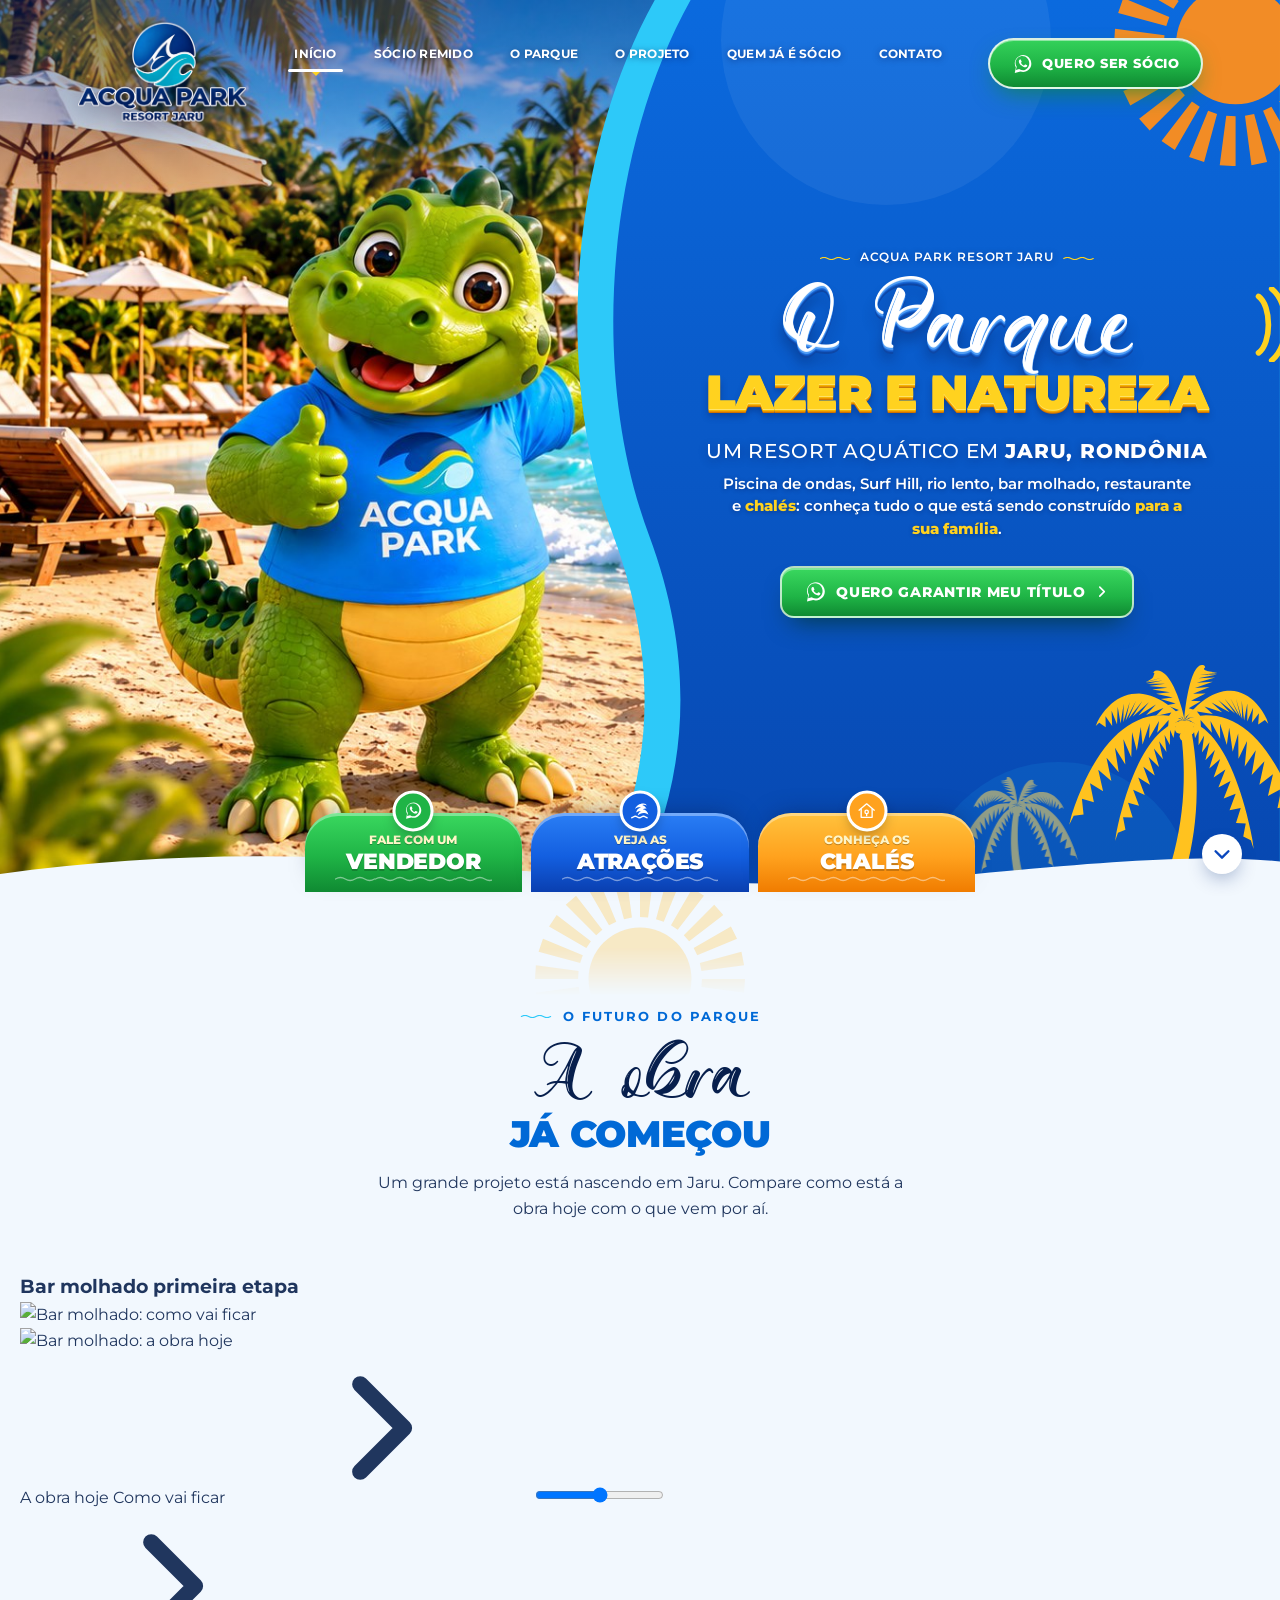
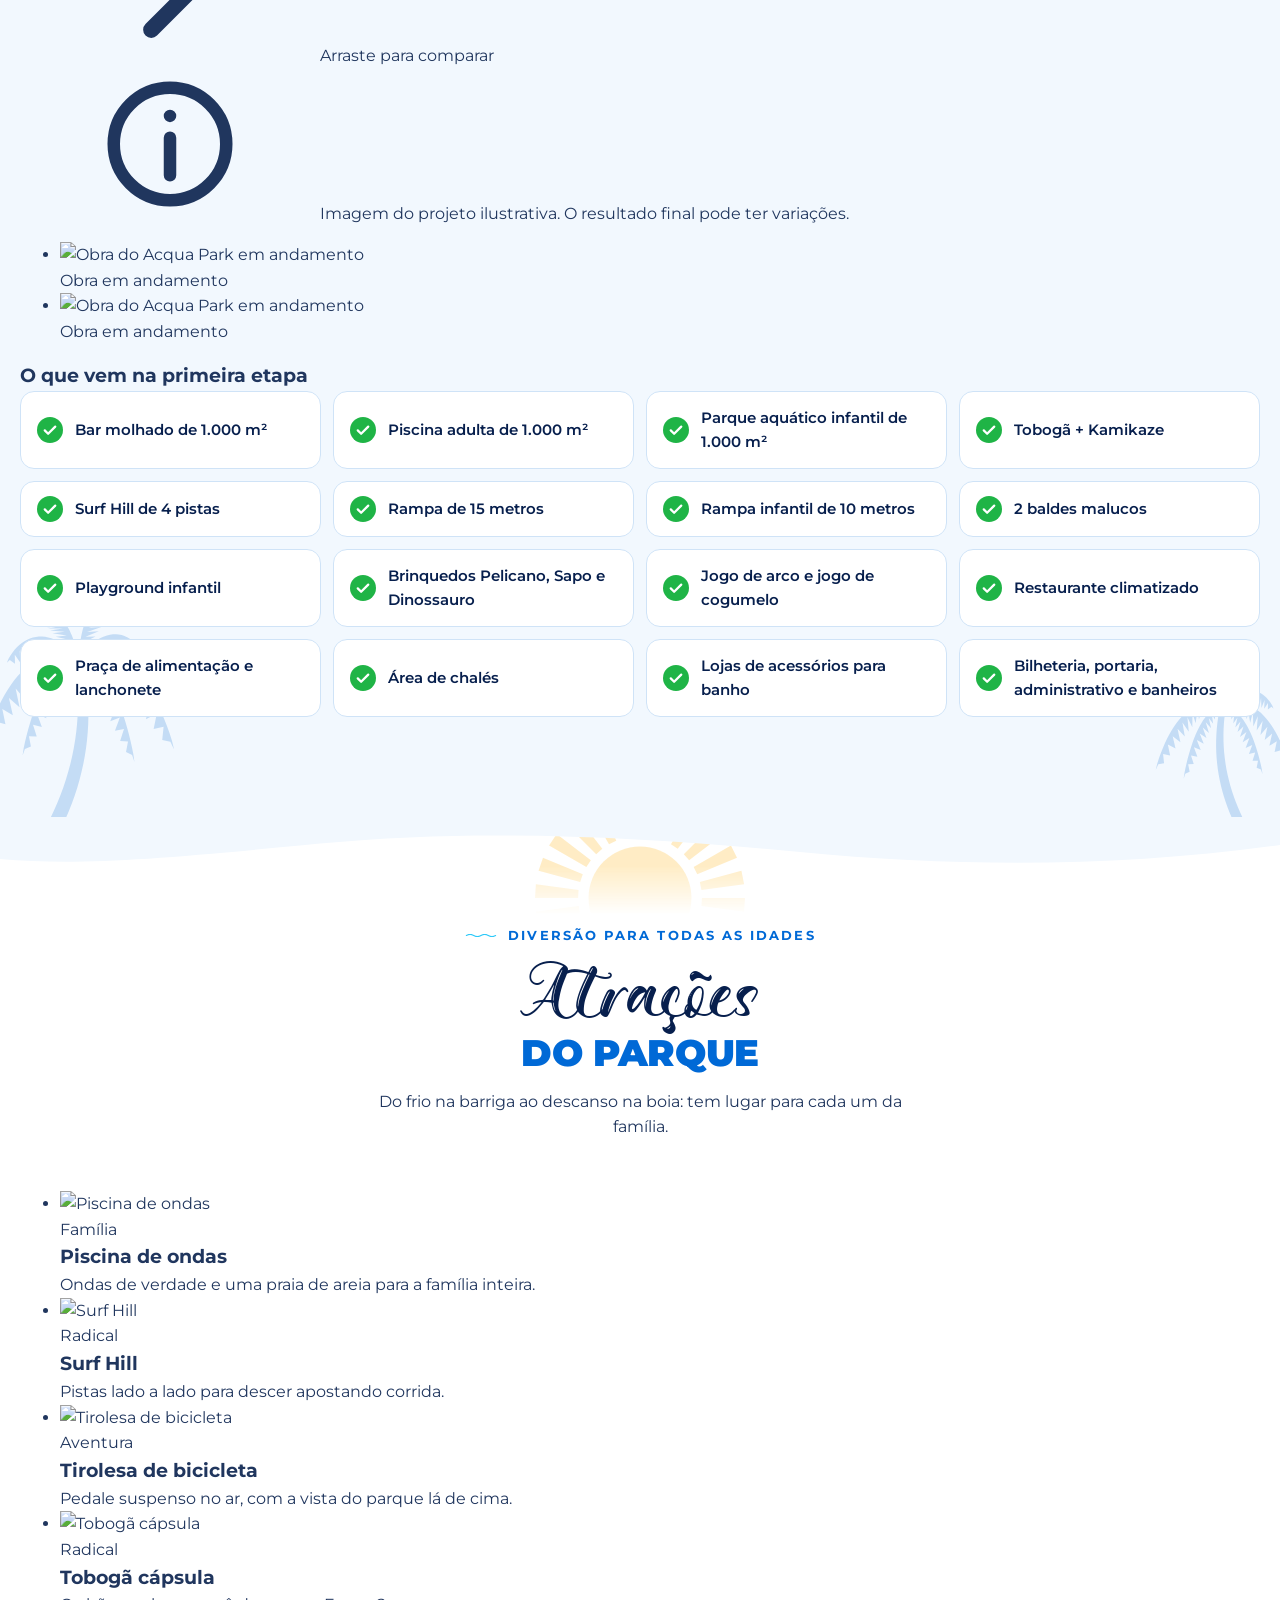
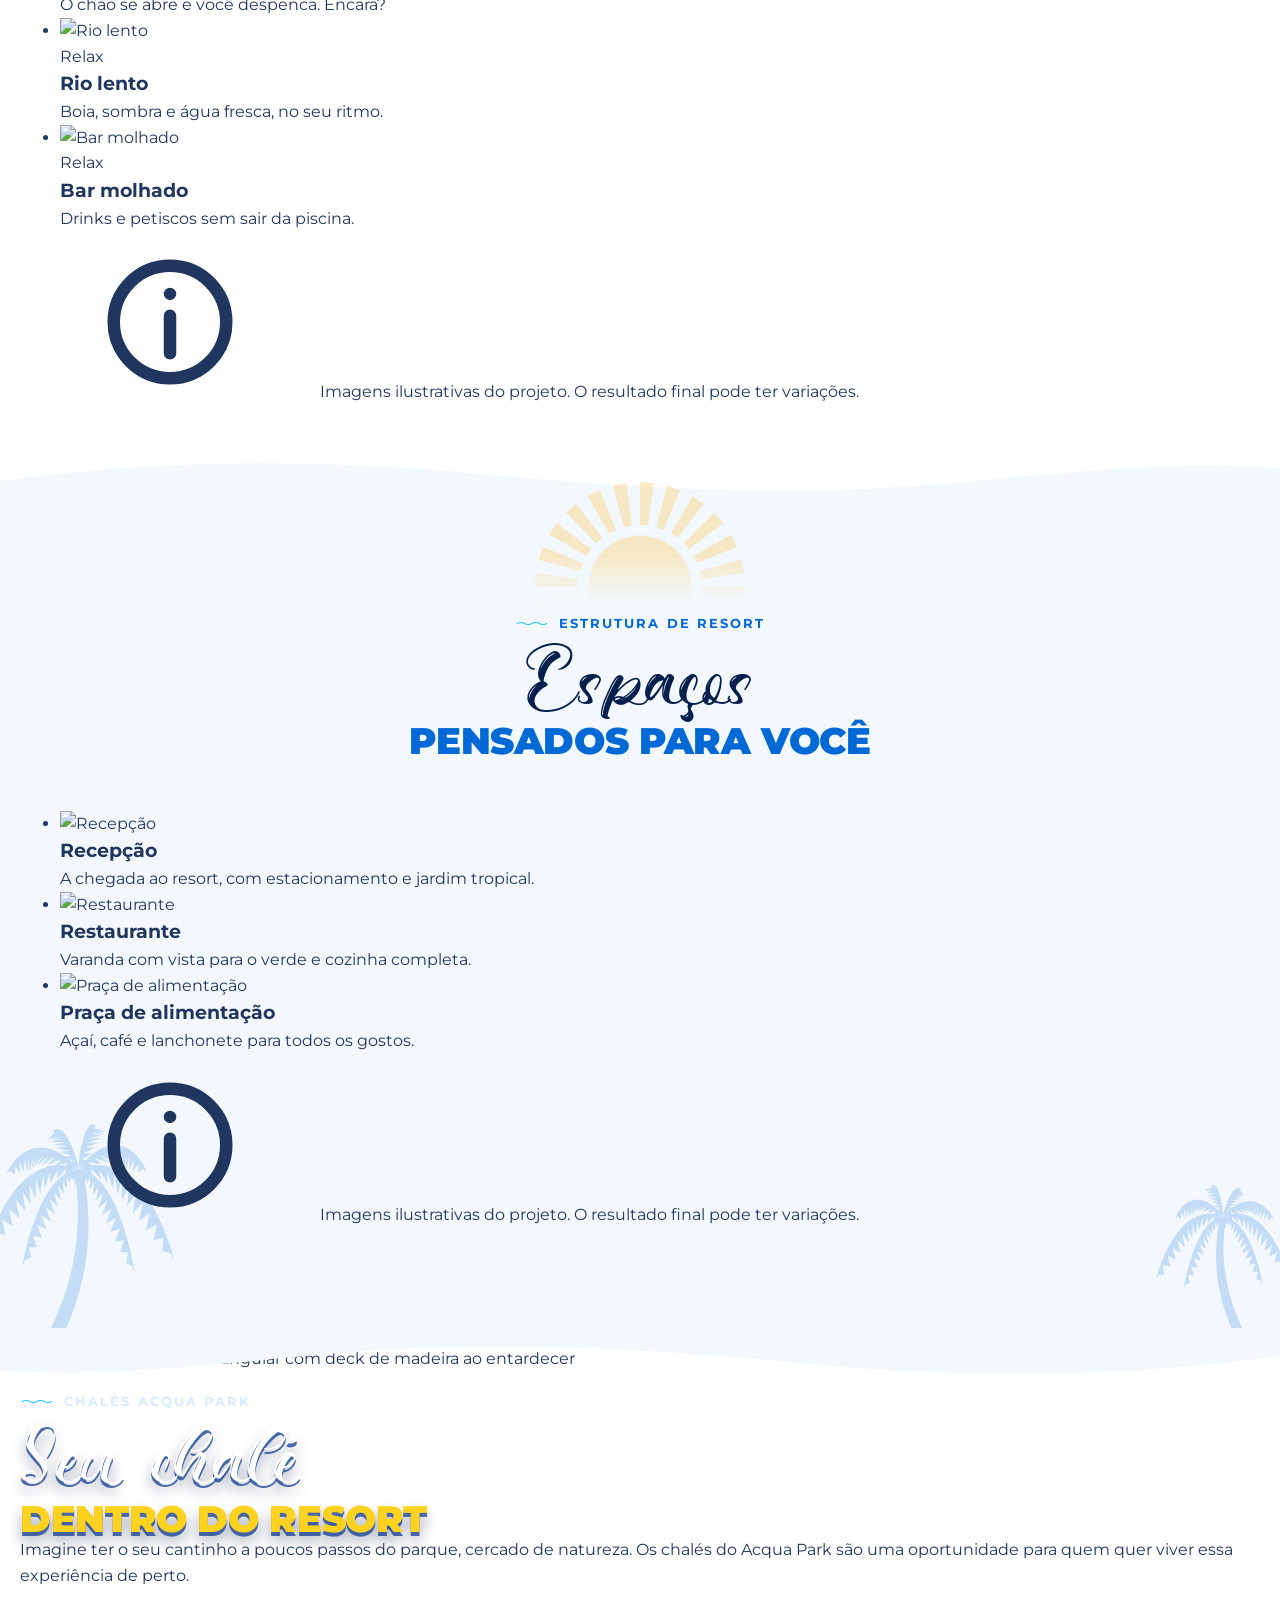
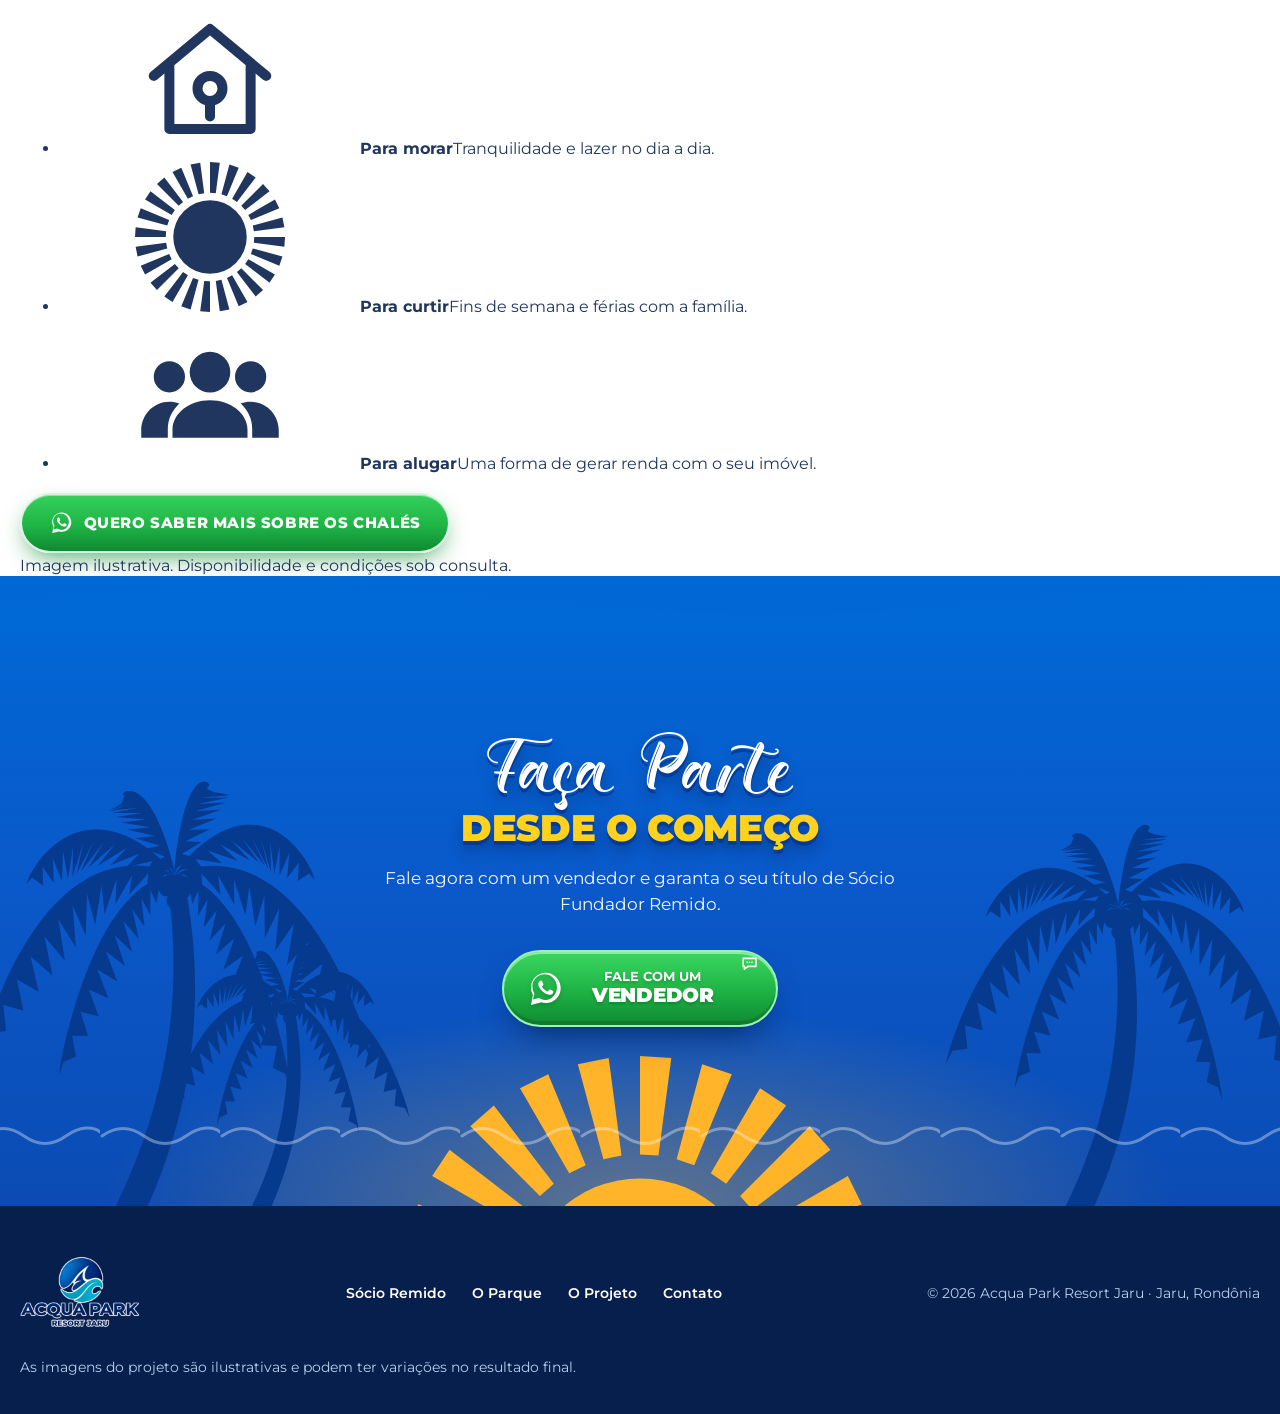
==== commit d8d1c2f2: "Update o-parque.html" ====
--- a/acqua-park-vercel/o-parque.html
+++ b/acqua-park-vercel/o-parque.html
@@ -15,7 +15,8 @@
   <link rel="stylesheet" href="https://fonts.googleapis.com/css2?family=Montserrat:wght@400;500;600;700;800;900&display=swap">
 
   <!-- IMAGEM DO FUNDO: pré-carregada para a Hero aparecer rápido -->
-  <link rel="preload" as="image" href="assets/img/hero-bg.jpg">
+  <link rel="preload" as="image" href="assets/img/site/piscina-ondas-full.jpg" media="(min-width: 761px)">
+  <link rel="preload" as="image" href="assets/img/site/piscina-ondas-m.jpg" media="(max-width: 760px)">
   <link rel="preload" as="font" type="font/woff2" href="assets/fonts/Qimberly.woff2" crossorigin>
 
   <link rel="stylesheet" href="css/style.css">
@@ -31,6 +32,15 @@
     <symbol id="i-chevron-down" viewBox="0 0 24 24"><path fill="none" stroke="currentColor" stroke-width="2.6" stroke-linecap="round" stroke-linejoin="round" d="m5 9 7 7 7-7"/></symbol>
     <symbol id="i-chat" viewBox="0 0 24 24"><path fill="none" stroke="currentColor" stroke-width="2" stroke-linejoin="round" d="M4 5.5h16v10H10l-4.5 3.5v-3.5H4z"/><circle cx="9" cy="10.5" r="1" fill="currentColor"/><circle cx="12" cy="10.5" r="1" fill="currentColor"/><circle cx="15" cy="10.5" r="1" fill="currentColor"/></symbol>
     <symbol id="i-play" viewBox="0 0 24 24"><path fill="currentColor" d="M8 5.2v13.6c0 .8.9 1.3 1.6.9l10.6-6.8a1 1 0 0 0 0-1.8L9.6 4.3C8.9 3.9 8 4.4 8 5.2Z"/></symbol>
+    <!-- ilustrações da Hero: coqueiro e sol -->
+    <symbol id="i-palm" viewBox="100 80 840 920"><g fill="currentColor"><path d="M410.0 1000.0 L424.2 970.0 L437.4 939.8 L449.6 909.5 L460.8 879.2 L471.0 848.8 L480.2 818.2 L488.4 787.5 L495.6 756.8 L501.8 726.0 L507.0 695.0 L511.2 664.0 L514.4 632.8 L516.6 601.5 L517.8 570.2 L518.0 538.8 L517.2 507.2 L515.4 475.5 L512.6 443.8 L508.8 412.0 L504.0 380.0 L536.0 380.0 L542.2 412.0 L547.4 443.8 L551.6 475.5 L554.8 507.2 L557.0 538.8 L558.2 570.2 L558.4 601.5 L557.6 632.8 L555.8 664.0 L553.0 695.0 L549.2 726.0 L544.4 756.8 L538.6 787.5 L531.8 818.2 L524.0 848.8 L515.2 879.2 L505.4 909.5 L494.6 939.8 L482.8 970.0 L470.0 1000.0Z"/><path d="M520.0 380.0 L504.3 371.9 L487.9 367.0 L471.5 363.8 L454.9 362.2 L438.4 362.2 L421.9 363.8 L405.6 367.0 L389.4 371.8 L373.5 378.1 L357.8 386.0 L342.4 395.4 L327.4 406.2 L312.8 418.5 L298.5 432.3 L284.6 447.4 L271.1 463.9 L258.0 481.8 L245.3 501.0 L233.0 521.6 L221.0 543.5 L209.4 566.8 L198.3 591.4 L187.5 617.3 L177.2 644.6 L167.6 673.4 L160.0 704.0 L160.0 704.0 L174.1 675.9 L204.9 671.9 L199.7 622.8 L237.2 634.0 L225.1 574.9 L265.9 599.2 L250.8 532.4 L291.7 567.9 L276.7 495.2 L314.8 540.2 L303.0 463.4 L335.4 515.6 L329.5 436.8 L354.0 493.4 L356.4 415.3 L371.4 472.9 L383.7 398.8 L389.2 453.2 L411.6 387.0 L409.6 434.3 L440.6 379.7 L435.3 416.6 L470.8 377.1 L468.9 400.8 L502.8 378.8 L520.0 380.0Z"/><path d="M520.0 380.0 L509.6 365.9 L498.1 354.0 L486.4 343.3 L474.5 333.6 L462.6 325.0 L450.7 317.4 L438.7 310.9 L426.7 305.4 L414.7 300.9 L402.6 297.6 L390.6 295.4 L378.6 294.4 L366.7 294.5 L355.0 295.8 L343.5 298.2 L332.2 301.8 L321.3 306.5 L310.8 312.3 L300.6 319.2 L290.8 327.1 L281.5 336.0 L272.5 345.8 L264.0 356.7 L256.0 368.5 L248.6 381.4 L242.9 396.0 L242.9 396.0 L253.9 385.1 L274.2 399.9 L273.4 364.9 L294.3 395.3 L292.5 348.3 L309.5 391.3 L311.5 335.4 L320.7 387.9 L330.3 326.1 L328.9 384.0 L349.1 320.3 L336.3 378.9 L368.3 317.6 L345.2 372.8 L388.1 318.1 L358.2 366.8 L409.0 321.8 L376.4 362.6 L431.0 328.8 L400.4 361.6 L454.4 339.3 L430.3 364.7 L479.1 353.4 L466.6 372.2 L505.4 370.9 L520.0 380.0Z"/><path d="M520.0 380.0 L518.3 366.5 L515.3 353.9 L512.1 342.0 L508.7 330.6 L505.2 319.8 L501.7 309.6 L498.1 299.9 L494.4 290.7 L490.7 282.2 L487.0 274.1 L483.2 266.6 L479.3 259.7 L475.4 253.3 L471.4 247.4 L467.4 242.1 L463.3 237.4 L459.1 233.2 L454.8 229.7 L450.4 226.7 L446.0 224.5 L441.5 222.9 L437.0 222.2 L432.7 222.3 L428.6 223.3 L425.1 225.2 L422.8 229.0 L422.8 229.0 L426.4 230.5 L419.1 251.8 L431.5 232.5 L409.9 257.7 L436.0 235.5 L402.1 258.2 L440.8 239.7 L398.4 258.0 L446.3 245.7 L398.9 259.5 L452.5 253.7 L402.8 263.7 L459.3 263.7 L409.7 271.0 L466.7 275.9 L419.3 281.3 L474.8 290.2 L431.5 294.7 L483.4 306.6 L446.3 311.1 L492.6 325.1 L464.0 330.6 L502.5 345.7 L485.3 353.2 L513.3 368.3 L520.0 380.0Z"/><path d="M520.0 380.0 L519.9 365.1 L521.3 351.1 L523.0 337.7 L524.9 325.0 L526.8 313.0 L528.9 301.6 L531.0 290.8 L533.2 280.7 L535.5 271.2 L537.9 262.3 L540.3 254.0 L542.8 246.4 L545.3 239.4 L548.0 233.0 L550.7 227.2 L553.6 222.1 L556.5 217.5 L559.6 213.6 L562.9 210.2 L566.5 207.6 L570.3 205.6 L574.4 204.7 L578.5 205.1 L582.0 206.7 L584.3 209.4 L584.7 213.5 L584.7 213.5 L581.4 214.2 L584.8 237.9 L578.6 215.8 L603.5 241.2 L577.5 217.9 L617.7 234.2 L575.5 221.4 L623.3 229.5 L572.4 227.2 L624.0 229.8 L568.5 235.7 L621.5 234.8 L564.0 246.7 L616.2 243.9 L558.9 260.3 L608.6 257.0 L553.3 276.5 L598.5 273.7 L547.3 295.2 L586.1 294.1 L540.7 316.4 L571.0 318.0 L533.5 340.1 L552.2 345.9 L525.4 366.2 L520.0 380.0Z"/><path d="M520.0 380.0 L529.5 365.1 L540.2 352.2 L551.2 340.6 L562.3 330.1 L573.4 320.7 L584.7 312.3 L596.0 305.1 L607.4 298.9 L618.8 293.9 L630.3 290.0 L641.8 287.2 L653.3 285.7 L664.8 285.5 L676.0 286.5 L687.1 288.8 L697.9 292.3 L708.4 297.0 L718.5 302.8 L728.1 309.8 L737.4 317.8 L746.2 326.9 L754.6 337.0 L762.6 348.1 L770.1 360.2 L777.0 373.5 L782.1 388.5 L782.1 388.5 L771.5 377.0 L750.6 390.9 L752.9 355.9 L730.8 385.5 L734.7 338.7 L716.4 381.4 L716.7 325.6 L706.6 378.1 L699.1 316.4 L700.5 374.5 L681.5 310.9 L695.8 369.4 L663.7 308.7 L689.4 363.0 L645.2 309.8 L678.3 356.7 L625.7 314.3 L661.2 352.8 L604.9 322.4 L637.9 352.9 L582.7 334.4 L608.7 357.9 L559.2 350.2 L572.9 368.0 L534.1 369.7 L520.0 380.0Z"/><path d="M520.0 380.0 L536.2 371.8 L553.0 366.9 L570.0 363.8 L587.0 362.4 L604.0 362.7 L620.9 364.7 L637.8 368.4 L654.4 373.7 L670.8 380.8 L686.8 389.4 L702.6 399.6 L718.0 411.4 L733.0 424.8 L747.6 439.6 L761.8 455.9 L775.7 473.7 L789.1 493.0 L802.2 513.6 L814.9 535.8 L827.2 559.3 L839.0 584.3 L850.5 610.7 L861.6 638.6 L872.2 667.9 L882.1 698.7 L890.0 731.5 L890.0 731.5 L875.6 701.2 L844.1 694.7 L849.4 643.8 L810.8 652.7 L823.2 592.1 L781.1 614.1 L796.8 546.2 L754.3 579.5 L770.1 506.0 L730.2 548.9 L743.1 471.5 L708.5 521.9 L715.8 442.6 L689.0 497.8 L688.1 419.2 L670.9 475.9 L660.0 401.1 L652.6 455.2 L631.2 388.2 L631.8 435.4 L601.5 380.2 L605.8 417.0 L570.5 377.1 L571.8 400.8 L537.6 378.7 L520.0 380.0Z"/><path d="M520.0 380.0 L509.2 380.1 L498.5 382.6 L488.0 386.3 L477.6 391.3 L467.3 397.4 L457.2 404.7 L447.2 412.9 L437.5 422.2 L428.0 432.6 L418.7 443.9 L409.6 456.2 L400.7 469.5 L392.1 483.7 L383.8 498.9 L375.6 515.1 L367.7 532.2 L360.0 550.2 L352.5 569.2 L345.3 589.1 L338.3 609.9 L331.6 631.7 L325.1 654.4 L318.8 678.0 L312.9 702.6 L307.5 728.2 L303.5 755.0 L303.5 755.0 L312.5 729.5 L335.8 720.1 L328.3 680.8 L358.3 681.5 L344.0 635.8 L378.2 644.9 L359.8 594.5 L396.2 610.9 L375.7 556.9 L412.6 579.4 L391.8 523.0 L427.4 550.5 L408.1 492.9 L440.8 524.0 L424.6 466.3 L452.9 499.4 L441.2 443.4 L463.9 476.6 L458.1 423.9 L474.6 454.8 L475.2 407.9 L485.9 433.4 L492.7 395.0 L499.5 411.3 L510.8 385.0 L520.0 380.0Z"/><path d="M520.0 380.0 L530.9 380.1 L541.5 382.7 L552.1 386.7 L562.5 392.0 L572.9 398.5 L583.0 406.1 L593.0 414.9 L602.7 424.8 L612.2 435.8 L621.5 447.8 L630.6 460.9 L639.4 475.1 L648.0 490.2 L656.4 506.4 L664.5 523.6 L672.4 541.9 L680.1 561.1 L687.5 581.3 L694.8 602.6 L701.7 624.9 L708.5 648.1 L715.0 672.4 L721.2 697.7 L727.1 724.0 L732.5 751.4 L736.5 780.0 L736.5 780.0 L727.5 752.6 L703.9 741.1 L711.7 700.3 L681.2 698.9 L696.0 652.0 L661.1 659.0 L680.2 607.7 L642.9 622.0 L664.2 567.4 L626.3 588.0 L648.1 531.2 L611.3 556.8 L631.8 498.9 L597.8 528.4 L615.3 470.6 L585.7 502.3 L598.6 446.2 L574.7 478.3 L581.8 425.6 L564.2 455.8 L564.7 408.7 L553.3 433.9 L547.2 395.3 L540.1 411.5 L529.2 385.0 L520.0 380.0Z"/><circle cx="506" cy="404" r="16"/><circle cx="536" cy="408" r="16"/><circle cx="521" cy="428" r="16"/></g></symbol>
+    <symbol id="i-sun" viewBox="0 0 400 400"><path fill="currentColor" d="M318.0 200.0 L400.0 200.0 L398.3 226.1 L317.0 215.4Z M314.0 230.5 L393.2 251.8 L384.8 276.5 L309.0 245.2Z M302.2 259.0 L373.2 300.0 L358.7 321.8 L293.6 271.8Z M283.4 283.4 L341.4 341.4 L321.8 358.7 L271.8 293.6Z M259.0 302.2 L300.0 373.2 L276.5 384.8 L245.2 309.0Z M230.5 314.0 L251.8 393.2 L226.1 398.3 L215.4 317.0Z M200.0 318.0 L200.0 400.0 L173.9 398.3 L184.6 317.0Z M169.5 314.0 L148.2 393.2 L123.5 384.8 L154.8 309.0Z M141.0 302.2 L100.0 373.2 L78.2 358.7 L128.2 293.6Z M116.6 283.4 L58.6 341.4 L41.3 321.8 L106.4 271.8Z M97.8 259.0 L26.8 300.0 L15.2 276.5 L91.0 245.2Z M86.0 230.5 L6.8 251.8 L1.7 226.1 L83.0 215.4Z M82.0 200.0 L0.0 200.0 L1.7 173.9 L83.0 184.6Z M86.0 169.5 L6.8 148.2 L15.2 123.5 L91.0 154.8Z M97.8 141.0 L26.8 100.0 L41.3 78.2 L106.4 128.2Z M116.6 116.6 L58.6 58.6 L78.2 41.3 L128.2 106.4Z M141.0 97.8 L100.0 26.8 L123.5 15.2 L154.8 91.0Z M169.5 86.0 L148.2 6.8 L173.9 1.7 L184.6 83.0Z M200.0 82.0 L200.0 0.0 L226.1 1.7 L215.4 83.0Z M230.5 86.0 L251.8 6.8 L276.5 15.2 L245.2 91.0Z M259.0 97.8 L300.0 26.8 L321.8 41.3 L271.8 106.4Z M283.4 116.6 L341.4 58.6 L358.7 78.2 L293.6 128.2Z M302.2 141.0 L373.2 100.0 L384.8 123.5 L309.0 154.8Z M314.0 169.5 L393.2 148.2 L398.3 173.9 L317.0 184.6Z"/><circle cx="200" cy="200" r="98" fill="currentColor"/></symbol>
+    <!-- ícones dos benefícios -->
+    <symbol id="i-nofee" viewBox="0 0 48 48"><g fill="none" stroke="currentColor" stroke-width="3.2" stroke-linecap="round" stroke-linejoin="round"><rect x="7" y="11" width="34" height="30" rx="5"/><path d="M7 19h34M16 6v9M32 6v9"/><path d="m18 27 12 8M30 27l-12 8"/></g></symbol>
+    <symbol id="i-guests" viewBox="0 0 48 48"><g fill="currentColor"><circle cx="17" cy="15" r="7"/><path d="M4 39c0-7.7 5.8-13 13-13s13 5.3 13 13v2H4z"/></g><path fill="none" stroke="currentColor" stroke-width="3.4" stroke-linecap="round" d="M37 15v14M30 22h14"/></symbol>
+    <symbol id="i-key" viewBox="0 0 48 48"><g fill="none" stroke="currentColor" stroke-width="3.2" stroke-linecap="round" stroke-linejoin="round"><path d="M6 23 24 8l18 15"/><path d="M11 20v20h26V20"/><circle cx="24" cy="27" r="4"/><path d="M24 31v5"/></g></symbol>
+    <symbol id="i-info" viewBox="0 0 24 24"><g fill="none" stroke="currentColor" stroke-width="2" stroke-linecap="round"><circle cx="12" cy="12" r="9"/><path d="M12 11v6M12 7.5v.01"/></g></symbol>
+    <symbol id="i-check" viewBox="0 0 24 24"><path fill="none" stroke="currentColor" stroke-width="3" stroke-linecap="round" stroke-linejoin="round" d="m5 12.5 4.5 4.5L19 7.5"/></symbol>
     <symbol id="i-drop" viewBox="0 0 24 32"><path fill="currentColor" d="M12 1.5C9 7.3 3 13.2 3 20a9 9 0 0 0 18 0c0-6.8-6-12.7-9-18.5Z"/></symbol>
   </svg>
 
@@ -81,103 +91,268 @@
 
   <main id="conteudo">
 
-    <!-- TOPO DA PÁGINA "O PARQUE" — mesma imagem de fundo da Hero -->
-    <section class="page-hero" id="apresentacao" aria-labelledby="t-parque">
-      <div class="hero__bg" role="img" aria-label="Piscina e tobogã do Acqua Park com o Joca, mascote do parque"></div>
-      <div class="hero__shade" aria-hidden="true"></div>
-      <div class="container">
-        <p class="hero__eyebrow" data-reveal style="--d:.3s">Acqua Park Resort Jaru</p>
-        <h1 class="page-hero__title hero__title" id="t-parque" data-reveal="up" style="--d:.45s">
-          <span class="hero__title-line hero__title-line--white">O Parque</span>
-          <span class="hero__title-line hero__title-line--gold">lazer, natureza e diversão</span>
-        </h1>
-        <!-- ✏️ texto de apresentação -->
-        <p data-reveal="up" style="--d:.65s">Um grande projeto de lazer, natureza e diversão para toda a família, nascendo em Jaru, Rondônia.</p>
-      </div>
-      <svg class="hero__wave" viewBox="0 0 1440 90" preserveAspectRatio="none" aria-hidden="true">
-        <path d="M0 52c160-30 330-38 520-18 140 15 240 44 380 42 170-2 330-46 540-58V90H0Z"/>
-      </svg>
-    </section>
-
-    <!-- A ESTRUTURA -->
-    <section class="section" id="estrutura" aria-labelledby="t-estrutura">
-      <div class="container narrow">
-        <p class="eyebrow">O que vai ter</p>
-        <h2 class="display" id="t-estrutura">Nossa <span>estrutura</span></h2>
-        <p class="lead">Conheça os espaços do Acqua Park Resort Jaru.</p>
-        <div class="pending" role="note">
-          <strong>Conteúdo oficial em breve</strong>
-          <!-- ✏️ EDITAR -->
-          Espaço reservado para a lista oficial da estrutura do parque (piscinas, tobogãs, áreas de convivência e demais espaços), com fotos.
-        </div>
-      </div>
-    </section>
-
-
-    <!-- O PROJETO -->
-    <section class="section section--tint" id="projeto" aria-labelledby="t-projeto">
-      <div class="container narrow">
-        <p class="eyebrow">Como tudo vai ficar</p>
-        <h2 class="display" id="t-projeto">Nosso <span>projeto</span></h2>
-        <p class="lead">Um projeto pensado para receber famílias com conforto, segurança e muita diversão.</p>
-        <div class="pending" role="note">
-          <strong>Conteúdo oficial em breve</strong>
-          <!-- ✏️ EDITAR -->
-          Espaço reservado para as etapas da obra, plantas e imagens do projeto.
-        </div>
-      </div>
-    </section>
-
-
-    <!-- A EXPERIÊNCIA -->
-    <section class="section" id="experiencia" aria-labelledby="t-experiencia">
-      <div class="container narrow">
-        <p class="eyebrow">Para toda a família</p>
-        <h2 class="display" id="t-experiencia">Uma <span>experiência</span></h2>
-        <p class="lead">Água, natureza e momentos em família.</p>
-        <div class="pending" role="note">
-          <strong>Conteúdo oficial em breve</strong>
-          <!-- ✏️ EDITAR -->
-          Espaço reservado para fotos e textos sobre a experiência de visitar o parque.
-        </div>
-      </div>
-    </section>
-
-
-    <!-- FUTURAS ATRAÇÕES -->
-    <section class="section section--tint" id="futuras-atracoes" aria-labelledby="t-futuras-atracoes">
-      <div class="container narrow">
-        <p class="eyebrow">Vem aí</p>
-        <h2 class="display" id="t-futuras-atracoes">Futuras <span>atrações</span></h2>
-        <p class="lead">As novidades que estão a caminho.</p>
-        <div class="pending" role="note">
-          <strong>Conteúdo oficial em breve</strong>
-          <!-- ✏️ EDITAR -->
-          Espaço reservado para as atrações previstas, conforme o cronograma oficial do projeto.
-        </div>
-      </div>
-    </section>
-
-    <!-- VÍDEO -->
-    <section class="section" id="video" aria-labelledby="t-video">
+    <!-- ===================================================================
+         HERO
+         Esquerda: foto com o Joca apontando para o texto (assets/img/hero-bg.jpg)
+         Direita: painel azul com ilustrações (sol e coqueiros) e borda curva
+         Base: 3 abas coloridas (os 3 botões principais)
+         =================================================================== -->
+    <section class="hs hs--parque" id="inicio" aria-labelledby="hero-titulo">
+      <div class="hs__frame">
+
+        <!-- FOTO ✏️ troque o arquivo assets/img/hero-bg.jpg -->
+        <div class="hs__photo" role="img" aria-label="Piscina de ondas com praia e tobogãs do Acqua Park (imagem ilustrativa)"></div>
+
+        <!-- PAINEL -->
+        <div class="hs__panel">
+          <!-- forma do painel: curva grande + faixa azul-água (computador) -->
+          <svg class="hs__shape" viewBox="0 0 1000 1000" preserveAspectRatio="none" aria-hidden="true">
+            <defs>
+              <linearGradient id="hsPanelGrad" x1="0" y1="0" x2="0" y2="1">
+                <stop offset="0" stop-color="#0b6ade"/>
+                <stop offset="1" stop-color="#0747b0"/>
+              </linearGradient>
+            </defs>
+            <path class="band" d="M128 0C10 170-14 420 70 600c78 168 40 300-22 400H1000V0Z"/>
+            <path class="fill" d="M178 0C60 170 36 420 120 600c78 168 40 300-22 400H1000V0Z"/>
+          </svg>
+          <!-- forma do painel no celular: onda no topo -->
+          <svg class="hs__shape-m" viewBox="0 0 1000 120" preserveAspectRatio="none" aria-hidden="true">
+            <path class="band" d="M0 40C200 0 360 0 520 34s320 52 480 10V120H0Z"/>
+            <path class="fill" d="M0 64C200 24 360 24 520 58s320 52 480 10V120H0Z"/>
+          </svg>
+
+          <!-- ilustrações -->
+          <span class="hs__blob hs__blob--1" aria-hidden="true"></span>
+          <span class="hs__blob hs__blob--2" aria-hidden="true"></span>
+          <svg class="ill ill--sun" aria-hidden="true"><use href="#i-sun"/></svg>
+          <svg class="ill ill--palm" aria-hidden="true"><use href="#i-palm"/></svg>
+          <svg class="ill ill--palm2" aria-hidden="true"><use href="#i-palm"/></svg>
+
+          <div class="hs__copy">
+            <!-- TEXTOS DA HERO ✏️ -->
+            <p class="hs__eyebrow" data-reveal style="--d:.35s">Acqua Park Resort Jaru</p>
+
+            <h1 class="hs__title" id="hero-titulo" data-reveal="up" style="--d:.5s">
+              <span class="hs__t1">O Parque</span>
+              <span class="hs__t2">lazer e natureza</span>
+              <svg class="hs__marks" viewBox="0 0 40 80" aria-hidden="true"><path d="M8 10c14 10 14 50 0 60M22 2c20 16 20 60 0 76"/></svg>
+            </h1>
+
+            <p class="hs__kicker" data-reveal="up" style="--d:.7s">Um resort aquático em <strong>Jaru, Rondônia</strong></p>
+            <p class="hs__lead" data-reveal="up" style="--d:.8s">
+              Piscina de ondas, Surf Hill, rio lento, bar molhado, restaurante e <mark>chalés</mark>: conheça tudo o que está sendo construído <mark>para a sua família</mark>.
+            </p>
+
+            <!-- Botão verde ✏️ abre o WhatsApp configurado em js/config.js -->
+            <a class="hs__btn" href="#" data-whatsapp target="_blank" rel="noopener" data-reveal="up" style="--d:.95s">
+              <svg class="hs__btn-icon" aria-hidden="true"><use href="#i-whatsapp"/></svg>
+              Quero garantir meu título
+              <svg class="hs__btn-arrow" aria-hidden="true"><use href="#i-chevron-right"/></svg>
+            </a>
+          </div>
+        </div>
+      </div>
+
+      <!-- OS TRÊS BOTÕES PRINCIPAIS, em forma de abas ✏️ textos e links -->
+      <nav class="hs__tabs" aria-label="Atalhos principais">
+        <!-- 1. Verde — WhatsApp do vendedor -->
+        <a class="hs-tab hs-tab--green" href="#" data-whatsapp target="_blank" rel="noopener" data-reveal="up" style="--d:1.05s">
+          <span class="hs-tab__badge"><svg aria-hidden="true"><use href="#i-whatsapp"/></svg></span>
+          <small>Fale com um</small><b>Vendedor</b>
+        </a>
+        <!-- 2. Azul — página "O Parque" -->
+        <a class="hs-tab hs-tab--blue" href="#atracoes" data-reveal="up" style="--d:1.15s">
+          <span class="hs-tab__badge"><svg aria-hidden="true"><use href="#i-wave"/></svg></span>
+          <small>Veja as</small><b>Atrações</b>
+        </a>
+        <!-- 3. Laranja — seção Sócio Remido -->
+        <a class="hs-tab hs-tab--orange" href="#chales" data-reveal="up" style="--d:1.25s">
+          <span class="hs-tab__badge"><svg aria-hidden="true"><use href="#i-key"/></svg></span>
+          <small>Conheça os</small><b>Chalés</b>
+        </a>
+      </nav>
+
+      <!-- botão de rolar para a próxima seção -->
+      <a class="scroll-down hs__scroll" href="#o-projeto" aria-label="Rolar para a próxima seção" data-reveal style="--d:1.45s">
+        <svg aria-hidden="true"><use href="#i-chevron-down"/></svg>
+      </a>
+    </section>
+
+
+    <!-- O PROJETO / FUTURO DO PARQUE ✏️ lista da primeira etapa (conforme folder) -->
+    <section class="section section--tint" id="o-projeto" aria-labelledby="t-projeto">
+      <div class="palms" aria-hidden="true"></div>
       <div class="container">
         <div class="section-head">
-          <p class="eyebrow">Veja como vai ficar</p>
-          <h2 class="display" id="t-video">O Acqua Park <span>do futuro</span></h2>
-        </div>
-        <!-- COMPONENTE DE VÍDEO ✏️ endereço em js/config.js (videoProjetoUrl) -->
-        <div class="video" data-video>
-          <button class="video__cover" type="button" aria-label="Assistir ao vídeo do projeto">
-            <img class="video__poster" src="assets/img/video-poster.jpg" alt="" loading="lazy" width="960" height="540">
-            <span class="video__play"><svg aria-hidden="true"><use href="#i-play"/></svg></span>
-            <span class="video__label">Assistir ao vídeo do projeto</span>
-          </button>
-        </div>
-        <p class="video__hint">Vídeo de demonstração. O vídeo oficial do parque entra aqui.</p>
-      </div>
-    </section>
-
-    <!-- CTA — FALAR COM VENDEDOR -->
+          <p class="eyebrow">O futuro do parque</p>
+          <h2 class="display" id="t-projeto">A obra <span>já começou</span></h2>
+          <p class="lead">Um grande projeto está nascendo em Jaru. Compare como está a obra hoje com o que vem por aí.</p>
+        </div>
+        <!-- ANTES E DEPOIS ✏️ bar molhado: obra hoje × projeto (mesmo lugar) -->
+        <div class="ba-wrap">
+          <h3 class="ba-title">Bar molhado <span>primeira etapa</span></h3>
+          <div class="ba" data-ba>
+            <img class="ba__after" src="assets/img/site/bar-molhado.jpg" srcset="assets/img/site/bar-molhado-m.jpg 760w, assets/img/site/bar-molhado.jpg 1400w" sizes="(max-width: 760px) 100vw, 1100px" alt="Bar molhado: como vai ficar" loading="lazy" decoding="async">
+            <div class="ba__before"><img class="" src="assets/img/site/obra-3.jpg" srcset="assets/img/site/obra-3-m.jpg 760w, assets/img/site/obra-3.jpg 1400w" sizes="(max-width: 760px) 100vw, 1100px" alt="Bar molhado: a obra hoje" loading="lazy" decoding="async"></div>
+            <span class="ba__label ba__label--before">A obra hoje</span>
+            <span class="ba__label ba__label--after">Como vai ficar</span>
+            <span class="ba__handle" aria-hidden="true"><svg><use href="#i-chevron-right"/></svg></span>
+            <input class="ba__range" type="range" min="0" max="100" value="50" aria-label="Arraste para comparar a obra do bar molhado com o projeto">
+          </div>
+          <p class="ba-hint"><svg aria-hidden="true"><use href="#i-chevron-right"/></svg>Arraste para comparar</p>
+          <p class="ilustra"><svg aria-hidden="true"><use href="#i-info"/></svg>Imagem do projeto ilustrativa. O resultado final pode ter variações.</p>
+          <!-- FOTOS DA OBRA ✏️ -->
+          <ul class="obra-fotos">
+            <li><img class="" src="assets/img/site/obra-1.jpg" srcset="assets/img/site/obra-1-m.jpg 760w, assets/img/site/obra-1.jpg 1400w" sizes="(max-width: 760px) 100vw, 540px" alt="Obra do Acqua Park em andamento" loading="lazy" decoding="async"><span>Obra em andamento</span></li>
+            <li><img class="" src="assets/img/site/obra-2.jpg" srcset="assets/img/site/obra-2-m.jpg 760w, assets/img/site/obra-2.jpg 1400w" sizes="(max-width: 760px) 100vw, 540px" alt="Obra do Acqua Park em andamento" loading="lazy" decoding="async"><span>Obra em andamento</span></li>
+          </ul>
+        </div>
+        <h3 class="stage-title">O que vem na primeira etapa</h3>
+        <ul class="stage">
+          <li><svg aria-hidden="true"><use href="#i-check"/></svg>Bar molhado de 1.000 m²</li>
+          <li><svg aria-hidden="true"><use href="#i-check"/></svg>Piscina adulta de 1.000 m²</li>
+          <li><svg aria-hidden="true"><use href="#i-check"/></svg>Parque aquático infantil de 1.000 m²</li>
+          <li><svg aria-hidden="true"><use href="#i-check"/></svg>Tobogã + Kamikaze</li>
+          <li><svg aria-hidden="true"><use href="#i-check"/></svg>Surf Hill de 4 pistas</li>
+          <li><svg aria-hidden="true"><use href="#i-check"/></svg>Rampa de 15 metros</li>
+          <li><svg aria-hidden="true"><use href="#i-check"/></svg>Rampa infantil de 10 metros</li>
+          <li><svg aria-hidden="true"><use href="#i-check"/></svg>2 baldes malucos</li>
+          <li><svg aria-hidden="true"><use href="#i-check"/></svg>Playground infantil</li>
+          <li><svg aria-hidden="true"><use href="#i-check"/></svg>Brinquedos Pelicano, Sapo e Dinossauro</li>
+          <li><svg aria-hidden="true"><use href="#i-check"/></svg>Jogo de arco e jogo de cogumelo</li>
+          <li><svg aria-hidden="true"><use href="#i-check"/></svg>Restaurante climatizado</li>
+          <li><svg aria-hidden="true"><use href="#i-check"/></svg>Praça de alimentação e lanchonete</li>
+          <li><svg aria-hidden="true"><use href="#i-check"/></svg>Área de chalés</li>
+          <li><svg aria-hidden="true"><use href="#i-check"/></svg>Lojas de acessórios para banho</li>
+          <li><svg aria-hidden="true"><use href="#i-check"/></svg>Bilheteria, portaria, administrativo e banheiros</li>
+        </ul>
+      </div>
+    </section>
+
+
+    <!-- ATRAÇÕES ✏️ fotos em assets/img/site -->
+    <section class="section atracoes" id="atracoes" aria-labelledby="t-atracoes">
+      <div class="container">
+        <div class="section-head">
+          <p class="eyebrow">Diversão para todas as idades</p>
+          <h2 class="display" id="t-atracoes">Atrações <span>do parque</span></h2>
+          <p class="lead">Do frio na barriga ao descanso na boia: tem lugar para cada um da família.</p>
+        </div>
+        <div class="carousel" data-carousel>
+          <ul class="atr-grid" data-track>
+          <li class="atr atr--big">
+            <img class="atr__img" src="assets/img/site/piscina-ondas.jpg" srcset="assets/img/site/piscina-ondas-m.jpg 760w, assets/img/site/piscina-ondas.jpg 1400w" sizes="(max-width: 760px) 84vw, 50vw" alt="Piscina de ondas" loading="lazy" decoding="async">
+            <div class="atr__body">
+              <span class="atr__tag atr__tag--família">Família</span>
+              <h3>Piscina de ondas</h3>
+              <p>Ondas de verdade e uma praia de areia para a família inteira.</p>
+            </div>
+          </li>
+          <li class="atr atr--wide">
+            <img class="atr__img" src="assets/img/site/surf-hill.jpg" srcset="assets/img/site/surf-hill-m.jpg 760w, assets/img/site/surf-hill.jpg 1400w" sizes="(max-width: 760px) 84vw, 50vw" alt="Surf Hill" loading="lazy" decoding="async">
+            <div class="atr__body">
+              <span class="atr__tag atr__tag--radical">Radical</span>
+              <h3>Surf Hill</h3>
+              <p>Pistas lado a lado para descer apostando corrida.</p>
+            </div>
+          </li>
+          <li class="atr ">
+            <img class="atr__img" src="assets/img/site/tirolesa-bike.jpg" srcset="assets/img/site/tirolesa-bike-m.jpg 760w, assets/img/site/tirolesa-bike.jpg 1400w" sizes="(max-width: 760px) 84vw, 50vw" alt="Tirolesa de bicicleta" loading="lazy" decoding="async">
+            <div class="atr__body">
+              <span class="atr__tag atr__tag--aventura">Aventura</span>
+              <h3>Tirolesa de bicicleta</h3>
+              <p>Pedale suspenso no ar, com a vista do parque lá de cima.</p>
+            </div>
+          </li>
+          <li class="atr ">
+            <img class="atr__img" src="assets/img/site/toboga-capsula.jpg" srcset="assets/img/site/toboga-capsula-m.jpg 760w, assets/img/site/toboga-capsula.jpg 1400w" sizes="(max-width: 760px) 84vw, 50vw" alt="Tobogã cápsula" loading="lazy" decoding="async">
+            <div class="atr__body">
+              <span class="atr__tag atr__tag--radical">Radical</span>
+              <h3>Tobogã cápsula</h3>
+              <p>O chão se abre e você despenca. Encara?</p>
+            </div>
+          </li>
+          <li class="atr atr--wide">
+            <img class="atr__img" src="assets/img/site/rio-lento.jpg" srcset="assets/img/site/rio-lento-m.jpg 760w, assets/img/site/rio-lento.jpg 1400w" sizes="(max-width: 760px) 84vw, 50vw" alt="Rio lento" loading="lazy" decoding="async">
+            <div class="atr__body">
+              <span class="atr__tag atr__tag--relax">Relax</span>
+              <h3>Rio lento</h3>
+              <p>Boia, sombra e água fresca, no seu ritmo.</p>
+            </div>
+          </li>
+          <li class="atr atr--wide">
+            <img class="atr__img" src="assets/img/site/bar-molhado.jpg" srcset="assets/img/site/bar-molhado-m.jpg 760w, assets/img/site/bar-molhado.jpg 1400w" sizes="(max-width: 760px) 84vw, 50vw" alt="Bar molhado" loading="lazy" decoding="async">
+            <div class="atr__body">
+              <span class="atr__tag atr__tag--relax">Relax</span>
+              <h3>Bar molhado</h3>
+              <p>Drinks e petiscos sem sair da piscina.</p>
+            </div>
+          </li>
+          </ul>
+          <div class="carousel__nav" aria-hidden="true"><span class="carousel__dots" data-dots></span></div>
+        </div>
+        <p class="ilustra"><svg aria-hidden="true"><use href="#i-info"/></svg>Imagens ilustrativas do projeto. O resultado final pode ter variações.</p>
+      </div>
+    </section>
+
+
+    <!-- ESPAÇOS DO RESORT -->
+    <section class="section section--tint espacos" id="espacos" aria-labelledby="t-espacos">
+      <div class="palms" aria-hidden="true"></div>
+      <div class="container">
+        <div class="section-head">
+          <p class="eyebrow">Estrutura de resort</p>
+          <h2 class="display" id="t-espacos">Espaços <span>pensados para você</span></h2>
+        </div>
+        <div class="carousel" data-carousel>
+          <ul class="esp-row" data-track data-accordion>
+          <li class="esp is-open" tabindex="0">
+            <img class="esp__img" src="assets/img/site/entrada.jpg" srcset="assets/img/site/entrada-m.jpg 760w, assets/img/site/entrada.jpg 1400w" sizes="(max-width: 760px) 84vw, 60vw" alt="Recepção" loading="lazy" decoding="async">
+            <div class="esp__body"><h3>Recepção</h3><p>A chegada ao resort, com estacionamento e jardim tropical.</p></div>
+          </li>
+          <li class="esp" tabindex="0">
+            <img class="esp__img" src="assets/img/site/restaurante.jpg" srcset="assets/img/site/restaurante-m.jpg 760w, assets/img/site/restaurante.jpg 1400w" sizes="(max-width: 760px) 84vw, 60vw" alt="Restaurante" loading="lazy" decoding="async">
+            <div class="esp__body"><h3>Restaurante</h3><p>Varanda com vista para o verde e cozinha completa.</p></div>
+          </li>
+          <li class="esp" tabindex="0">
+            <img class="esp__img" src="assets/img/site/praca-alimentacao.jpg" srcset="assets/img/site/praca-alimentacao-m.jpg 760w, assets/img/site/praca-alimentacao.jpg 1400w" sizes="(max-width: 760px) 84vw, 60vw" alt="Praça de alimentação" loading="lazy" decoding="async">
+            <div class="esp__body"><h3>Praça de alimentação</h3><p>Açaí, café e lanchonete para todos os gostos.</p></div>
+          </li>
+          </ul>
+          <div class="carousel__nav" aria-hidden="true"><span class="carousel__dots" data-dots></span></div>
+        </div>
+        <p class="ilustra"><svg aria-hidden="true"><use href="#i-info"/></svg>Imagens ilustrativas do projeto. O resultado final pode ter variações.</p>
+      </div>
+    </section>
+
+
+    <!-- CHALÉS ✏️ texto geral (sem condições definidas) -->
+    <section class="chales" id="chales" aria-labelledby="t-chales">
+      <div class="container chales__grid">
+        <figure class="chales__media">
+          <img class="" src="assets/img/site/chale.jpg" srcset="assets/img/site/chale-m.jpg 760w, assets/img/site/chale.jpg 1400w" sizes="(max-width: 760px) 100vw, 55vw" alt="Chalé em estilo triangular com deck de madeira ao entardecer" loading="lazy" decoding="async">
+        </figure>
+        <div class="chales__text">
+          <p class="eyebrow eyebrow--light">Chalés Acqua Park</p>
+          <h2 class="display display--light" id="t-chales">Seu chalé <span>dentro do resort</span></h2>
+          <p class="chales__lead">Imagine ter o seu cantinho a poucos passos do parque, cercado de natureza. Os chalés do Acqua Park são uma oportunidade para quem quer viver essa experiência de perto.</p>
+          <ul class="chales__uses">
+            <li><svg aria-hidden="true"><use href="#i-key"/></svg><b>Para morar</b><span>Tranquilidade e lazer no dia a dia.</span></li>
+            <li><svg aria-hidden="true"><use href="#i-sun"/></svg><b>Para curtir</b><span>Fins de semana e férias com a família.</span></li>
+            <li><svg aria-hidden="true"><use href="#i-people"/></svg><b>Para alugar</b><span>Uma forma de gerar renda com o seu imóvel.</span></li>
+          </ul>
+          <a class="btn-pill btn-pill--whats btn-pill--lg" href="#" data-whatsapp data-whatsapp-msg="Olá! Vi o site do Acqua Park Resort Jaru e quero saber mais sobre os chalés." target="_blank" rel="noopener">
+            <svg class="icon" aria-hidden="true"><use href="#i-whatsapp"/></svg>
+            Quero saber mais sobre os chalés
+          </a>
+          <p class="chales__note">Imagem ilustrativa. Disponibilidade e condições sob consulta.</p>
+        </div>
+      </div>
+    </section>
+
+
+    <!-- CTA FINAL / CONTATO -->
     <section class="final-cta" id="contato" aria-labelledby="t-contato">
       <div class="container final-cta__inner">
         <h2 class="display display--light" id="t-contato">Faça Parte <span>desde o começo</span></h2>
@@ -201,6 +376,7 @@
         <a href="index.html#contato">Contato</a>
       </nav>
       <p>© <span data-year>2026</span> Acqua Park Resort Jaru · Jaru, Rondônia</p>
+      <p class="site-footer__note">As imagens do projeto são ilustrativas e podem ter variações no resultado final.</p>
     </div>
   </footer>
 
@@ -211,5 +387,6 @@
 
   <script src="js/config.js"></script>
   <script src="js/main.js"></script>
+  <script src="js/galeria.js"></script>
 </body>
 </html>
--- a/acqua-park-vercel/css/style.css
+++ b/acqua-park-vercel/css/style.css
@@ -1201,3 +1201,194 @@
 .ride.is-reduced { height: auto; }
 .ride.is-reduced .ride__sticky { position: relative; }
 .ride.is-reduced .ride__step, .ride.is-reduced .ride__progress { display: none; }
+
+
+/* =========================================================================
+   15. SEÇÃO SÓCIO REMIDO (benefícios) e PRIMEIRA ETAPA
+   ========================================================================= */
+.socio__grid { display: grid; grid-template-columns: 1.1fr .9fr; gap: clamp(32px, 5vw, 80px); align-items: center; }
+.socio__text { min-width: 0; }
+.socio__badge {
+  display: inline-flex; align-items: center; gap: 8px; margin-top: 18px;
+  padding: 8px 16px 8px 10px; border-radius: 999px;
+  background: #fff4d6; color: #8a4b00; font-size: 14px; font-weight: 600;
+}
+.socio__badge svg { width: 22px; height: 22px; color: var(--c-orange); }
+.socio__badge strong { font-weight: 800; color: #b35a00; }
+.socio .lead { margin-top: 16px; }
+.socio .lead strong { color: var(--c-navy); }
+
+.perks { list-style: none; margin: 28px 0 0; padding: 0; display: grid; grid-template-columns: 1fr 1fr; gap: 14px; }
+.perk {
+  --perk: var(--c-green);
+  display: flex; gap: 14px; align-items: flex-start;
+  padding: 18px; border-radius: 18px;
+  background: var(--c-white); border: 1px solid var(--c-line);
+  box-shadow: 0 14px 30px -24px rgba(7, 31, 77, .45);
+  transition: transform .25s var(--ease-out), box-shadow .25s;
+}
+.perk:hover { transform: translateY(-3px); box-shadow: 0 18px 34px -22px rgba(7, 31, 77, .5); }
+.perk--blue { --perk: var(--c-blue); }
+.perk--orange { --perk: var(--c-orange); }
+.perk--navy { --perk: var(--c-navy); }
+.perk__icon {
+  flex: none; display: grid; place-items: center; width: 48px; height: 48px; border-radius: 14px;
+  color: var(--c-white); background: var(--perk);
+}
+.perk__icon svg { width: 28px; height: 28px; }
+.perk h3 { font: 800 16px/1.25 var(--f-body); color: var(--c-navy); }
+.perk p { margin-top: 4px; font-size: 14px; line-height: 1.45; color: #4a6390; }
+
+.socio__cta { display: flex; flex-wrap: wrap; align-items: center; gap: 10px 18px; margin-top: 28px; }
+.socio__cta p { font-size: 14px; color: #6a82ab; }
+
+.socio__media { position: relative; margin: 0; }
+.socio__media img {
+  width: 100%; height: auto; aspect-ratio: 4 / 4.6; object-fit: cover; object-position: 80% 50%;
+  border-radius: var(--radius-lg); box-shadow: var(--shadow-lg);
+}
+
+/* primeira etapa */
+.stage {
+  list-style: none; margin: 0 auto; padding: 0; max-width: 1280px;
+  display: grid; grid-template-columns: repeat(4, 1fr); gap: 12px;   /* 16 itens = 4 linhas de 4 */
+}
+.stage li {
+  display: flex; align-items: center; gap: 12px;
+  padding: 14px 16px; border-radius: 14px;
+  background: var(--c-white); border: 1px solid var(--c-line);
+  font-weight: 600; font-size: 15px; color: var(--c-navy);
+}
+.stage svg { flex: none; width: 26px; height: 26px; padding: 4px; border-radius: 50%; color: var(--c-white); background: var(--c-green); }
+
+@media (max-width: 1100px) { .stage { grid-template-columns: repeat(2, 1fr); } }
+@media (max-width: 960px) {
+  .socio__grid { grid-template-columns: 1fr; }
+  .socio__media { order: -1; max-width: 560px; }
+  .socio__media img { aspect-ratio: 4 / 3; }
+  .ticket { left: 12px; right: 12px; bottom: -28px; }
+  .socio__media { margin-bottom: 34px; }
+}
+@media (max-width: 560px) {
+  .perks, .stage { grid-template-columns: 1fr; }
+  .socio__cta .btn-pill { width: 100%; white-space: normal; }
+}
+
+
+/* =========================================================================
+   16. AMBIENTAÇÃO (praia / piscina)
+   Regra: a água separa as seções (ondas), os coqueiros ficam "na beira"
+   dessas ondas, um sol nasce atrás dos títulos e o fechamento é um pôr do sol.
+   ========================================================================= */
+:root {
+  --amb-palm-tone: url("data:image/svg+xml,%3Csvg xmlns='http://www.w3.org/2000/svg' viewBox='100 80 840 920'%3E%3Cg fill='%23c4dcf5'%3E%3Cpath d='M410.0 1000.0 L424.2 970.0 L437.4 939.8 L449.6 909.5 L460.8 879.2 L471.0 848.8 L480.2 818.2 L488.4 787.5 L495.6 756.8 L501.8 726.0 L507.0 695.0 L511.2 664.0 L514.4 632.8 L516.6 601.5 L517.8 570.2 L518.0 538.8 L517.2 507.2 L515.4 475.5 L512.6 443.8 L508.8 412.0 L504.0 380.0 L536.0 380.0 L542.2 412.0 L547.4 443.8 L551.6 475.5 L554.8 507.2 L557.0 538.8 L558.2 570.2 L558.4 601.5 L557.6 632.8 L555.8 664.0 L553.0 695.0 L549.2 726.0 L544.4 756.8 L538.6 787.5 L531.8 818.2 L524.0 848.8 L515.2 879.2 L505.4 909.5 L494.6 939.8 L482.8 970.0 L470.0 1000.0Z'/%3E%3Cpath d='M520.0 380.0 L504.3 371.9 L487.9 367.0 L471.5 363.8 L454.9 362.2 L438.4 362.2 L421.9 363.8 L405.6 367.0 L389.4 371.8 L373.5 378.1 L357.8 386.0 L342.4 395.4 L327.4 406.2 L312.8 418.5 L298.5 432.3 L284.6 447.4 L271.1 463.9 L258.0 481.8 L245.3 501.0 L233.0 521.6 L221.0 543.5 L209.4 566.8 L198.3 591.4 L187.5 617.3 L177.2 644.6 L167.6 673.4 L160.0 704.0 L160.0 704.0 L174.1 675.9 L204.9 671.9 L199.7 622.8 L237.2 634.0 L225.1 574.9 L265.9 599.2 L250.8 532.4 L291.7 567.9 L276.7 495.2 L314.8 540.2 L303.0 463.4 L335.4 515.6 L329.5 436.8 L354.0 493.4 L356.4 415.3 L371.4 472.9 L383.7 398.8 L389.2 453.2 L411.6 387.0 L409.6 434.3 L440.6 379.7 L435.3 416.6 L470.8 377.1 L468.9 400.8 L502.8 378.8 L520.0 380.0Z'/%3E%3Cpath d='M520.0 380.0 L509.6 365.9 L498.1 354.0 L486.4 343.3 L474.5 333.6 L462.6 325.0 L450.7 317.4 L438.7 310.9 L426.7 305.4 L414.7 300.9 L402.6 297.6 L390.6 295.4 L378.6 294.4 L366.7 294.5 L355.0 295.8 L343.5 298.2 L332.2 301.8 L321.3 306.5 L310.8 312.3 L300.6 319.2 L290.8 327.1 L281.5 336.0 L272.5 345.8 L264.0 356.7 L256.0 368.5 L248.6 381.4 L242.9 396.0 L242.9 396.0 L253.9 385.1 L274.2 399.9 L273.4 364.9 L294.3 395.3 L292.5 348.3 L309.5 391.3 L311.5 335.4 L320.7 387.9 L330.3 326.1 L328.9 384.0 L349.1 320.3 L336.3 378.9 L368.3 317.6 L345.2 372.8 L388.1 318.1 L358.2 366.8 L409.0 321.8 L376.4 362.6 L431.0 328.8 L400.4 361.6 L454.4 339.3 L430.3 364.7 L479.1 353.4 L466.6 372.2 L505.4 370.9 L520.0 380.0Z'/%3E%3Cpath d='M520.0 380.0 L518.3 366.5 L515.3 353.9 L512.1 342.0 L508.7 330.6 L505.2 319.8 L501.7 309.6 L498.1 299.9 L494.4 290.7 L490.7 282.2 L487.0 274.1 L483.2 266.6 L479.3 259.7 L475.4 253.3 L471.4 247.4 L467.4 242.1 L463.3 237.4 L459.1 233.2 L454.8 229.7 L450.4 226.7 L446.0 224.5 L441.5 222.9 L437.0 222.2 L432.7 222.3 L428.6 223.3 L425.1 225.2 L422.8 229.0 L422.8 229.0 L426.4 230.5 L419.1 251.8 L431.5 232.5 L409.9 257.7 L436.0 235.5 L402.1 258.2 L440.8 239.7 L398.4 258.0 L446.3 245.7 L398.9 259.5 L452.5 253.7 L402.8 263.7 L459.3 263.7 L409.7 271.0 L466.7 275.9 L419.3 281.3 L474.8 290.2 L431.5 294.7 L483.4 306.6 L446.3 311.1 L492.6 325.1 L464.0 330.6 L502.5 345.7 L485.3 353.2 L513.3 368.3 L520.0 380.0Z'/%3E%3Cpath d='M520.0 380.0 L519.9 365.1 L521.3 351.1 L523.0 337.7 L524.9 325.0 L526.8 313.0 L528.9 301.6 L531.0 290.8 L533.2 280.7 L535.5 271.2 L537.9 262.3 L540.3 254.0 L542.8 246.4 L545.3 239.4 L548.0 233.0 L550.7 227.2 L553.6 222.1 L556.5 217.5 L559.6 213.6 L562.9 210.2 L566.5 207.6 L570.3 205.6 L574.4 204.7 L578.5 205.1 L582.0 206.7 L584.3 209.4 L584.7 213.5 L584.7 213.5 L581.4 214.2 L584.8 237.9 L578.6 215.8 L603.5 241.2 L577.5 217.9 L617.7 234.2 L575.5 221.4 L623.3 229.5 L572.4 227.2 L624.0 229.8 L568.5 235.7 L621.5 234.8 L564.0 246.7 L616.2 243.9 L558.9 260.3 L608.6 257.0 L553.3 276.5 L598.5 273.7 L547.3 295.2 L586.1 294.1 L540.7 316.4 L571.0 318.0 L533.5 340.1 L552.2 345.9 L525.4 366.2 L520.0 380.0Z'/%3E%3Cpath d='M520.0 380.0 L529.5 365.1 L540.2 352.2 L551.2 340.6 L562.3 330.1 L573.4 320.7 L584.7 312.3 L596.0 305.1 L607.4 298.9 L618.8 293.9 L630.3 290.0 L641.8 287.2 L653.3 285.7 L664.8 285.5 L676.0 286.5 L687.1 288.8 L697.9 292.3 L708.4 297.0 L718.5 302.8 L728.1 309.8 L737.4 317.8 L746.2 326.9 L754.6 337.0 L762.6 348.1 L770.1 360.2 L777.0 373.5 L782.1 388.5 L782.1 388.5 L771.5 377.0 L750.6 390.9 L752.9 355.9 L730.8 385.5 L734.7 338.7 L716.4 381.4 L716.7 325.6 L706.6 378.1 L699.1 316.4 L700.5 374.5 L681.5 310.9 L695.8 369.4 L663.7 308.7 L689.4 363.0 L645.2 309.8 L678.3 356.7 L625.7 314.3 L661.2 352.8 L604.9 322.4 L637.9 352.9 L582.7 334.4 L608.7 357.9 L559.2 350.2 L572.9 368.0 L534.1 369.7 L520.0 380.0Z'/%3E%3Cpath d='M520.0 380.0 L536.2 371.8 L553.0 366.9 L570.0 363.8 L587.0 362.4 L604.0 362.7 L620.9 364.7 L637.8 368.4 L654.4 373.7 L670.8 380.8 L686.8 389.4 L702.6 399.6 L718.0 411.4 L733.0 424.8 L747.6 439.6 L761.8 455.9 L775.7 473.7 L789.1 493.0 L802.2 513.6 L814.9 535.8 L827.2 559.3 L839.0 584.3 L850.5 610.7 L861.6 638.6 L872.2 667.9 L882.1 698.7 L890.0 731.5 L890.0 731.5 L875.6 701.2 L844.1 694.7 L849.4 643.8 L810.8 652.7 L823.2 592.1 L781.1 614.1 L796.8 546.2 L754.3 579.5 L770.1 506.0 L730.2 548.9 L743.1 471.5 L708.5 521.9 L715.8 442.6 L689.0 497.8 L688.1 419.2 L670.9 475.9 L660.0 401.1 L652.6 455.2 L631.2 388.2 L631.8 435.4 L601.5 380.2 L605.8 417.0 L570.5 377.1 L571.8 400.8 L537.6 378.7 L520.0 380.0Z'/%3E%3Cpath d='M520.0 380.0 L509.2 380.1 L498.5 382.6 L488.0 386.3 L477.6 391.3 L467.3 397.4 L457.2 404.7 L447.2 412.9 L437.5 422.2 L428.0 432.6 L418.7 443.9 L409.6 456.2 L400.7 469.5 L392.1 483.7 L383.8 498.9 L375.6 515.1 L367.7 532.2 L360.0 550.2 L352.5 569.2 L345.3 589.1 L338.3 609.9 L331.6 631.7 L325.1 654.4 L318.8 678.0 L312.9 702.6 L307.5 728.2 L303.5 755.0 L303.5 755.0 L312.5 729.5 L335.8 720.1 L328.3 680.8 L358.3 681.5 L344.0 635.8 L378.2 644.9 L359.8 594.5 L396.2 610.9 L375.7 556.9 L412.6 579.4 L391.8 523.0 L427.4 550.5 L408.1 492.9 L440.8 524.0 L424.6 466.3 L452.9 499.4 L441.2 443.4 L463.9 476.6 L458.1 423.9 L474.6 454.8 L475.2 407.9 L485.9 433.4 L492.7 395.0 L499.5 411.3 L510.8 385.0 L520.0 380.0Z'/%3E%3Cpath d='M520.0 380.0 L530.9 380.1 L541.5 382.7 L552.1 386.7 L562.5 392.0 L572.9 398.5 L583.0 406.1 L593.0 414.9 L602.7 424.8 L612.2 435.8 L621.5 447.8 L630.6 460.9 L639.4 475.1 L648.0 490.2 L656.4 506.4 L664.5 523.6 L672.4 541.9 L680.1 561.1 L687.5 581.3 L694.8 602.6 L701.7 624.9 L708.5 648.1 L715.0 672.4 L721.2 697.7 L727.1 724.0 L732.5 751.4 L736.5 780.0 L736.5 780.0 L727.5 752.6 L703.9 741.1 L711.7 700.3 L681.2 698.9 L696.0 652.0 L661.1 659.0 L680.2 607.7 L642.9 622.0 L664.2 567.4 L626.3 588.0 L648.1 531.2 L611.3 556.8 L631.8 498.9 L597.8 528.4 L615.3 470.6 L585.7 502.3 L598.6 446.2 L574.7 478.3 L581.8 425.6 L564.2 455.8 L564.7 408.7 L553.3 433.9 L547.2 395.3 L540.1 411.5 L529.2 385.0 L520.0 380.0Z'/%3E%3Ccircle cx='506' cy='404' r='16'/%3E%3Ccircle cx='536' cy='408' r='16'/%3E%3Ccircle cx='521' cy='428' r='16'/%3E%3C/g%3E%3C/svg%3E");   /* coqueiro tom-sobre-tom (fundo claro) */
+  --amb-palm-navy: url("data:image/svg+xml,%3Csvg xmlns='http://www.w3.org/2000/svg' viewBox='100 80 840 920'%3E%3Cg fill='%23063a8f'%3E%3Cpath d='M410.0 1000.0 L424.2 970.0 L437.4 939.8 L449.6 909.5 L460.8 879.2 L471.0 848.8 L480.2 818.2 L488.4 787.5 L495.6 756.8 L501.8 726.0 L507.0 695.0 L511.2 664.0 L514.4 632.8 L516.6 601.5 L517.8 570.2 L518.0 538.8 L517.2 507.2 L515.4 475.5 L512.6 443.8 L508.8 412.0 L504.0 380.0 L536.0 380.0 L542.2 412.0 L547.4 443.8 L551.6 475.5 L554.8 507.2 L557.0 538.8 L558.2 570.2 L558.4 601.5 L557.6 632.8 L555.8 664.0 L553.0 695.0 L549.2 726.0 L544.4 756.8 L538.6 787.5 L531.8 818.2 L524.0 848.8 L515.2 879.2 L505.4 909.5 L494.6 939.8 L482.8 970.0 L470.0 1000.0Z'/%3E%3Cpath d='M520.0 380.0 L504.3 371.9 L487.9 367.0 L471.5 363.8 L454.9 362.2 L438.4 362.2 L421.9 363.8 L405.6 367.0 L389.4 371.8 L373.5 378.1 L357.8 386.0 L342.4 395.4 L327.4 406.2 L312.8 418.5 L298.5 432.3 L284.6 447.4 L271.1 463.9 L258.0 481.8 L245.3 501.0 L233.0 521.6 L221.0 543.5 L209.4 566.8 L198.3 591.4 L187.5 617.3 L177.2 644.6 L167.6 673.4 L160.0 704.0 L160.0 704.0 L174.1 675.9 L204.9 671.9 L199.7 622.8 L237.2 634.0 L225.1 574.9 L265.9 599.2 L250.8 532.4 L291.7 567.9 L276.7 495.2 L314.8 540.2 L303.0 463.4 L335.4 515.6 L329.5 436.8 L354.0 493.4 L356.4 415.3 L371.4 472.9 L383.7 398.8 L389.2 453.2 L411.6 387.0 L409.6 434.3 L440.6 379.7 L435.3 416.6 L470.8 377.1 L468.9 400.8 L502.8 378.8 L520.0 380.0Z'/%3E%3Cpath d='M520.0 380.0 L509.6 365.9 L498.1 354.0 L486.4 343.3 L474.5 333.6 L462.6 325.0 L450.7 317.4 L438.7 310.9 L426.7 305.4 L414.7 300.9 L402.6 297.6 L390.6 295.4 L378.6 294.4 L366.7 294.5 L355.0 295.8 L343.5 298.2 L332.2 301.8 L321.3 306.5 L310.8 312.3 L300.6 319.2 L290.8 327.1 L281.5 336.0 L272.5 345.8 L264.0 356.7 L256.0 368.5 L248.6 381.4 L242.9 396.0 L242.9 396.0 L253.9 385.1 L274.2 399.9 L273.4 364.9 L294.3 395.3 L292.5 348.3 L309.5 391.3 L311.5 335.4 L320.7 387.9 L330.3 326.1 L328.9 384.0 L349.1 320.3 L336.3 378.9 L368.3 317.6 L345.2 372.8 L388.1 318.1 L358.2 366.8 L409.0 321.8 L376.4 362.6 L431.0 328.8 L400.4 361.6 L454.4 339.3 L430.3 364.7 L479.1 353.4 L466.6 372.2 L505.4 370.9 L520.0 380.0Z'/%3E%3Cpath d='M520.0 380.0 L518.3 366.5 L515.3 353.9 L512.1 342.0 L508.7 330.6 L505.2 319.8 L501.7 309.6 L498.1 299.9 L494.4 290.7 L490.7 282.2 L487.0 274.1 L483.2 266.6 L479.3 259.7 L475.4 253.3 L471.4 247.4 L467.4 242.1 L463.3 237.4 L459.1 233.2 L454.8 229.7 L450.4 226.7 L446.0 224.5 L441.5 222.9 L437.0 222.2 L432.7 222.3 L428.6 223.3 L425.1 225.2 L422.8 229.0 L422.8 229.0 L426.4 230.5 L419.1 251.8 L431.5 232.5 L409.9 257.7 L436.0 235.5 L402.1 258.2 L440.8 239.7 L398.4 258.0 L446.3 245.7 L398.9 259.5 L452.5 253.7 L402.8 263.7 L459.3 263.7 L409.7 271.0 L466.7 275.9 L419.3 281.3 L474.8 290.2 L431.5 294.7 L483.4 306.6 L446.3 311.1 L492.6 325.1 L464.0 330.6 L502.5 345.7 L485.3 353.2 L513.3 368.3 L520.0 380.0Z'/%3E%3Cpath d='M520.0 380.0 L519.9 365.1 L521.3 351.1 L523.0 337.7 L524.9 325.0 L526.8 313.0 L528.9 301.6 L531.0 290.8 L533.2 280.7 L535.5 271.2 L537.9 262.3 L540.3 254.0 L542.8 246.4 L545.3 239.4 L548.0 233.0 L550.7 227.2 L553.6 222.1 L556.5 217.5 L559.6 213.6 L562.9 210.2 L566.5 207.6 L570.3 205.6 L574.4 204.7 L578.5 205.1 L582.0 206.7 L584.3 209.4 L584.7 213.5 L584.7 213.5 L581.4 214.2 L584.8 237.9 L578.6 215.8 L603.5 241.2 L577.5 217.9 L617.7 234.2 L575.5 221.4 L623.3 229.5 L572.4 227.2 L624.0 229.8 L568.5 235.7 L621.5 234.8 L564.0 246.7 L616.2 243.9 L558.9 260.3 L608.6 257.0 L553.3 276.5 L598.5 273.7 L547.3 295.2 L586.1 294.1 L540.7 316.4 L571.0 318.0 L533.5 340.1 L552.2 345.9 L525.4 366.2 L520.0 380.0Z'/%3E%3Cpath d='M520.0 380.0 L529.5 365.1 L540.2 352.2 L551.2 340.6 L562.3 330.1 L573.4 320.7 L584.7 312.3 L596.0 305.1 L607.4 298.9 L618.8 293.9 L630.3 290.0 L641.8 287.2 L653.3 285.7 L664.8 285.5 L676.0 286.5 L687.1 288.8 L697.9 292.3 L708.4 297.0 L718.5 302.8 L728.1 309.8 L737.4 317.8 L746.2 326.9 L754.6 337.0 L762.6 348.1 L770.1 360.2 L777.0 373.5 L782.1 388.5 L782.1 388.5 L771.5 377.0 L750.6 390.9 L752.9 355.9 L730.8 385.5 L734.7 338.7 L716.4 381.4 L716.7 325.6 L706.6 378.1 L699.1 316.4 L700.5 374.5 L681.5 310.9 L695.8 369.4 L663.7 308.7 L689.4 363.0 L645.2 309.8 L678.3 356.7 L625.7 314.3 L661.2 352.8 L604.9 322.4 L637.9 352.9 L582.7 334.4 L608.7 357.9 L559.2 350.2 L572.9 368.0 L534.1 369.7 L520.0 380.0Z'/%3E%3Cpath d='M520.0 380.0 L536.2 371.8 L553.0 366.9 L570.0 363.8 L587.0 362.4 L604.0 362.7 L620.9 364.7 L637.8 368.4 L654.4 373.7 L670.8 380.8 L686.8 389.4 L702.6 399.6 L718.0 411.4 L733.0 424.8 L747.6 439.6 L761.8 455.9 L775.7 473.7 L789.1 493.0 L802.2 513.6 L814.9 535.8 L827.2 559.3 L839.0 584.3 L850.5 610.7 L861.6 638.6 L872.2 667.9 L882.1 698.7 L890.0 731.5 L890.0 731.5 L875.6 701.2 L844.1 694.7 L849.4 643.8 L810.8 652.7 L823.2 592.1 L781.1 614.1 L796.8 546.2 L754.3 579.5 L770.1 506.0 L730.2 548.9 L743.1 471.5 L708.5 521.9 L715.8 442.6 L689.0 497.8 L688.1 419.2 L670.9 475.9 L660.0 401.1 L652.6 455.2 L631.2 388.2 L631.8 435.4 L601.5 380.2 L605.8 417.0 L570.5 377.1 L571.8 400.8 L537.6 378.7 L520.0 380.0Z'/%3E%3Cpath d='M520.0 380.0 L509.2 380.1 L498.5 382.6 L488.0 386.3 L477.6 391.3 L467.3 397.4 L457.2 404.7 L447.2 412.9 L437.5 422.2 L428.0 432.6 L418.7 443.9 L409.6 456.2 L400.7 469.5 L392.1 483.7 L383.8 498.9 L375.6 515.1 L367.7 532.2 L360.0 550.2 L352.5 569.2 L345.3 589.1 L338.3 609.9 L331.6 631.7 L325.1 654.4 L318.8 678.0 L312.9 702.6 L307.5 728.2 L303.5 755.0 L303.5 755.0 L312.5 729.5 L335.8 720.1 L328.3 680.8 L358.3 681.5 L344.0 635.8 L378.2 644.9 L359.8 594.5 L396.2 610.9 L375.7 556.9 L412.6 579.4 L391.8 523.0 L427.4 550.5 L408.1 492.9 L440.8 524.0 L424.6 466.3 L452.9 499.4 L441.2 443.4 L463.9 476.6 L458.1 423.9 L474.6 454.8 L475.2 407.9 L485.9 433.4 L492.7 395.0 L499.5 411.3 L510.8 385.0 L520.0 380.0Z'/%3E%3Cpath d='M520.0 380.0 L530.9 380.1 L541.5 382.7 L552.1 386.7 L562.5 392.0 L572.9 398.5 L583.0 406.1 L593.0 414.9 L602.7 424.8 L612.2 435.8 L621.5 447.8 L630.6 460.9 L639.4 475.1 L648.0 490.2 L656.4 506.4 L664.5 523.6 L672.4 541.9 L680.1 561.1 L687.5 581.3 L694.8 602.6 L701.7 624.9 L708.5 648.1 L715.0 672.4 L721.2 697.7 L727.1 724.0 L732.5 751.4 L736.5 780.0 L736.5 780.0 L727.5 752.6 L703.9 741.1 L711.7 700.3 L681.2 698.9 L696.0 652.0 L661.1 659.0 L680.2 607.7 L642.9 622.0 L664.2 567.4 L626.3 588.0 L648.1 531.2 L611.3 556.8 L631.8 498.9 L597.8 528.4 L615.3 470.6 L585.7 502.3 L598.6 446.2 L574.7 478.3 L581.8 425.6 L564.2 455.8 L564.7 408.7 L553.3 433.9 L547.2 395.3 L540.1 411.5 L529.2 385.0 L520.0 380.0Z'/%3E%3Ccircle cx='506' cy='404' r='16'/%3E%3Ccircle cx='536' cy='408' r='16'/%3E%3Ccircle cx='521' cy='428' r='16'/%3E%3C/g%3E%3C/svg%3E");   /* coqueiro silhueta (fundo azul) */
+  --amb-sun-soft:  url("data:image/svg+xml,%3Csvg xmlns='http://www.w3.org/2000/svg' viewBox='0 0 400 400'%3E%3Cpath fill='%23ffcf6a' d='M318.0 200.0 L400.0 200.0 L398.3 226.1 L317.0 215.4Z M314.0 230.5 L393.2 251.8 L384.8 276.5 L309.0 245.2Z M302.2 259.0 L373.2 300.0 L358.7 321.8 L293.6 271.8Z M283.4 283.4 L341.4 341.4 L321.8 358.7 L271.8 293.6Z M259.0 302.2 L300.0 373.2 L276.5 384.8 L245.2 309.0Z M230.5 314.0 L251.8 393.2 L226.1 398.3 L215.4 317.0Z M200.0 318.0 L200.0 400.0 L173.9 398.3 L184.6 317.0Z M169.5 314.0 L148.2 393.2 L123.5 384.8 L154.8 309.0Z M141.0 302.2 L100.0 373.2 L78.2 358.7 L128.2 293.6Z M116.6 283.4 L58.6 341.4 L41.3 321.8 L106.4 271.8Z M97.8 259.0 L26.8 300.0 L15.2 276.5 L91.0 245.2Z M86.0 230.5 L6.8 251.8 L1.7 226.1 L83.0 215.4Z M82.0 200.0 L0.0 200.0 L1.7 173.9 L83.0 184.6Z M86.0 169.5 L6.8 148.2 L15.2 123.5 L91.0 154.8Z M97.8 141.0 L26.8 100.0 L41.3 78.2 L106.4 128.2Z M116.6 116.6 L58.6 58.6 L78.2 41.3 L128.2 106.4Z M141.0 97.8 L100.0 26.8 L123.5 15.2 L154.8 91.0Z M169.5 86.0 L148.2 6.8 L173.9 1.7 L184.6 83.0Z M200.0 82.0 L200.0 0.0 L226.1 1.7 L215.4 83.0Z M230.5 86.0 L251.8 6.8 L276.5 15.2 L245.2 91.0Z M259.0 97.8 L300.0 26.8 L321.8 41.3 L271.8 106.4Z M283.4 116.6 L341.4 58.6 L358.7 78.2 L293.6 128.2Z M302.2 141.0 L373.2 100.0 L384.8 123.5 L309.0 154.8Z M314.0 169.5 L393.2 148.2 L398.3 173.9 L317.0 184.6Z'/%3E%3Ccircle cx='200' cy='200' r='98' fill='%23ffcf6a'/%3E%3C/svg%3E");
+  --amb-sun:       url("data:image/svg+xml,%3Csvg xmlns='http://www.w3.org/2000/svg' viewBox='0 0 400 400'%3E%3Cpath fill='%23ffb42a' d='M318.0 200.0 L400.0 200.0 L398.3 226.1 L317.0 215.4Z M314.0 230.5 L393.2 251.8 L384.8 276.5 L309.0 245.2Z M302.2 259.0 L373.2 300.0 L358.7 321.8 L293.6 271.8Z M283.4 283.4 L341.4 341.4 L321.8 358.7 L271.8 293.6Z M259.0 302.2 L300.0 373.2 L276.5 384.8 L245.2 309.0Z M230.5 314.0 L251.8 393.2 L226.1 398.3 L215.4 317.0Z M200.0 318.0 L200.0 400.0 L173.9 398.3 L184.6 317.0Z M169.5 314.0 L148.2 393.2 L123.5 384.8 L154.8 309.0Z M141.0 302.2 L100.0 373.2 L78.2 358.7 L128.2 293.6Z M116.6 283.4 L58.6 341.4 L41.3 321.8 L106.4 271.8Z M97.8 259.0 L26.8 300.0 L15.2 276.5 L91.0 245.2Z M86.0 230.5 L6.8 251.8 L1.7 226.1 L83.0 215.4Z M82.0 200.0 L0.0 200.0 L1.7 173.9 L83.0 184.6Z M86.0 169.5 L6.8 148.2 L15.2 123.5 L91.0 154.8Z M97.8 141.0 L26.8 100.0 L41.3 78.2 L106.4 128.2Z M116.6 116.6 L58.6 58.6 L78.2 41.3 L128.2 106.4Z M141.0 97.8 L100.0 26.8 L123.5 15.2 L154.8 91.0Z M169.5 86.0 L148.2 6.8 L173.9 1.7 L184.6 83.0Z M200.0 82.0 L200.0 0.0 L226.1 1.7 L215.4 83.0Z M230.5 86.0 L251.8 6.8 L276.5 15.2 L245.2 91.0Z M259.0 97.8 L300.0 26.8 L321.8 41.3 L271.8 106.4Z M283.4 116.6 L341.4 58.6 L358.7 78.2 L293.6 128.2Z M302.2 141.0 L373.2 100.0 L384.8 123.5 L309.0 154.8Z M314.0 169.5 L393.2 148.2 L398.3 173.9 L317.0 184.6Z'/%3E%3Ccircle cx='200' cy='200' r='98' fill='%23ffb42a'/%3E%3C/svg%3E");
+  --amb-wave-top:  url("data:image/svg+xml,%3Csvg xmlns='http://www.w3.org/2000/svg' viewBox='0 0 1440 80' preserveAspectRatio='none'%3E%3Cpath fill='%23f2f8fe' d='M0 40C180 8 360 8 540 30s360 34 540 12 270-30 360-20V80H0Z'/%3E%3C/svg%3E");
+  --amb-wave-bot:  url("data:image/svg+xml,%3Csvg xmlns='http://www.w3.org/2000/svg' viewBox='0 0 1440 80' preserveAspectRatio='none'%3E%3Cpath fill='%23f2f8fe' d='M0 0H1440V40C1260 72 1080 72 900 50S540 16 360 38 90 70 0 60Z'/%3E%3C/svg%3E");
+  --amb-wave-blue-top: url("data:image/svg+xml,%3Csvg xmlns='http://www.w3.org/2000/svg' viewBox='0 0 1440 80' preserveAspectRatio='none'%3E%3Cpath fill='%230069d6' d='M0 40C180 8 360 8 540 30s360 34 540 12 270-30 360-20V80H0Z'/%3E%3C/svg%3E");
+  --amb-lines:     url("data:image/svg+xml,%3Csvg xmlns='http://www.w3.org/2000/svg' viewBox='0 0 120 20'%3E%3Cpath d='M2 10c14-10 28-10 42 0s28 10 42 0 28-10 34-4' fill='none' stroke='%23ffffff' stroke-opacity='.35' stroke-width='3' stroke-linecap='round'/%3E%3C/svg%3E");
+}
+
+/* 1) seções azul-claras começam e terminam em onda, com coqueiros na beira */
+.section--tint { position: relative; z-index: 1; }
+.section--tint::before, .section--tint::after {
+  content: ""; position: absolute; left: 0; right: 0; pointer-events: none;
+}
+.section--tint::before { top: -54px; height: 56px; background: var(--amb-wave-top) center bottom / 100% 100% no-repeat; }
+.section--tint::after {
+  bottom: -54px; height: 56px; background: var(--amb-wave-bot) center top / 100% 100% no-repeat;
+}
+/* coqueiros tom-sobre-tom, "plantados" no canto da seção */
+.section--tint > .container { position: relative; z-index: 1; }
+.section--tint .palms { position: absolute; inset: 0; z-index: 0; pointer-events: none; overflow: hidden; }
+.section--tint .palms::before, .section--tint .palms::after {
+  content: ""; position: absolute; bottom: 0; background: var(--amb-palm-tone) center bottom / contain no-repeat;
+  transform-origin: 50% 100%; animation: palm-sway 7s ease-in-out infinite alternate;
+}
+.section--tint .palms::before { left: -30px; width: clamp(160px, 17vw, 300px); aspect-ratio: 840 / 920; }
+.section--tint .palms::after  { right: -20px; width: clamp(120px, 12vw, 220px); aspect-ratio: 840 / 920; transform: scaleX(-1); animation-delay: -3s; }
+
+/* 2) sol nascendo atrás de cada título de seção */
+.section-head { position: relative; isolation: isolate; }
+.section-head::before {
+  content: ""; position: absolute; z-index: -1; left: 50%; top: -128px;
+  width: 210px; aspect-ratio: 1; margin-left: -105px;
+  background: var(--amb-sun-soft) center / contain no-repeat; opacity: .38;
+  -webkit-mask-image: linear-gradient(180deg, #000 35%, transparent 58%);
+          mask-image: linear-gradient(180deg, #000 35%, transparent 58%);
+  animation: sun-spin 90s linear infinite;
+}
+.socio__text { position: relative; isolation: isolate; }
+.socio__text::before {
+  content: ""; position: absolute; z-index: -1; left: -80px; top: -80px; width: 240px; aspect-ratio: 1;
+  background: var(--amb-sun-soft) center / contain no-repeat; opacity: .45;
+  -webkit-mask-image: radial-gradient(circle, #000 40%, transparent 70%);
+          mask-image: radial-gradient(circle, #000 40%, transparent 70%);
+  animation: sun-spin 90s linear infinite;
+}
+
+/* 3) fechamento: pôr do sol na água, com coqueiros em silhueta */
+.final-cta { padding-top: clamp(110px, 12vw, 170px); padding-bottom: clamp(150px, 14vw, 210px); }
+.final-cta::before {
+  opacity: 1;
+  background:
+    var(--amb-wave-blue-top) center top / 100% 56px no-repeat,
+    radial-gradient(60% 45% at 50% 100%, rgba(255, 190, 70, .35), transparent 70%);
+}
+.final-cta::after {
+  content: ""; position: absolute; inset: auto 0 0 0; height: 100%; z-index: -1; pointer-events: none; opacity: 1;
+  background:
+    var(--amb-lines) center bottom 60px / 120px 20px repeat-x,
+    var(--amb-palm-navy) left -50px bottom / auto 78% no-repeat,
+    var(--amb-palm-navy) left 150px bottom / auto 48% no-repeat,
+    var(--amb-palm-navy) right -40px bottom / auto 70% no-repeat,
+    var(--amb-sun) center bottom -330px / 480px 480px no-repeat;
+}
+.final-cta { background: linear-gradient(180deg, #0069d6 0%, #0a58c9 50%, #0b4bb3 100%); }
+/* a onda de cima precisa "sair" da seção clara anterior */
+.final-cta { margin-top: -2px; }
+
+/* celular */
+@media (max-width: 760px) {
+  .section--tint::before, .section--tint::after { height: 30px; }
+  .section--tint::before { top: -28px; }
+  .section--tint::after { bottom: -28px; }
+  .section--tint .palms::before { width: 120px; left: -36px; opacity: .8; }
+  .section--tint .palms::after { display: none; }
+  .section-head::before { width: 160px; margin-left: -80px; top: -96px; }
+  .final-cta::after {
+    background:
+      var(--amb-palm-navy) left -40px bottom / auto 46% no-repeat,
+      var(--amb-palm-navy) right -40px bottom / auto 38% no-repeat,
+      var(--amb-sun) center bottom -230px / 320px 320px no-repeat;
+  }
+}
+
+/* =========================================================================
+   17. SELO "300 TÍTULOS" (ingresso)
+   ========================================================================= */
+.ticket {
+  position: absolute; left: -28px; bottom: 28px; z-index: 3;
+  display: flex; align-items: stretch;
+  border-radius: 18px; overflow: hidden;
+  background: var(--c-white);
+  box-shadow: 0 22px 40px -18px rgba(7, 31, 77, .55);
+  /* recortes laterais de ingresso */
+  -webkit-mask: radial-gradient(circle 9px at 96px 0, transparent 98%, #000) top / 100% 51% no-repeat,
+                radial-gradient(circle 9px at 96px 100%, transparent 98%, #000) bottom / 100% 51% no-repeat;
+          mask: radial-gradient(circle 9px at 96px 0, transparent 98%, #000) top / 100% 51% no-repeat,
+                radial-gradient(circle 9px at 96px 100%, transparent 98%, #000) bottom / 100% 51% no-repeat;
+}
+.ticket__num {
+  width: 96px; display: grid; place-items: center;
+  background: linear-gradient(160deg, #1f8ef0, #0747b0);
+  color: var(--c-white); font: 900 34px/1 var(--f-body); letter-spacing: -.03em;
+}
+.ticket__txt {
+  display: flex; flex-direction: column; justify-content: center; gap: 4px;
+  padding: 14px 20px 14px 18px; border-left: 2px dashed var(--c-line);
+}
+.ticket__txt b { font: 800 15px/1.15 var(--f-body); color: var(--c-navy); text-transform: uppercase; letter-spacing: .02em; }
+.ticket__txt small { font-size: 12.5px; font-weight: 600; color: var(--c-orange); }
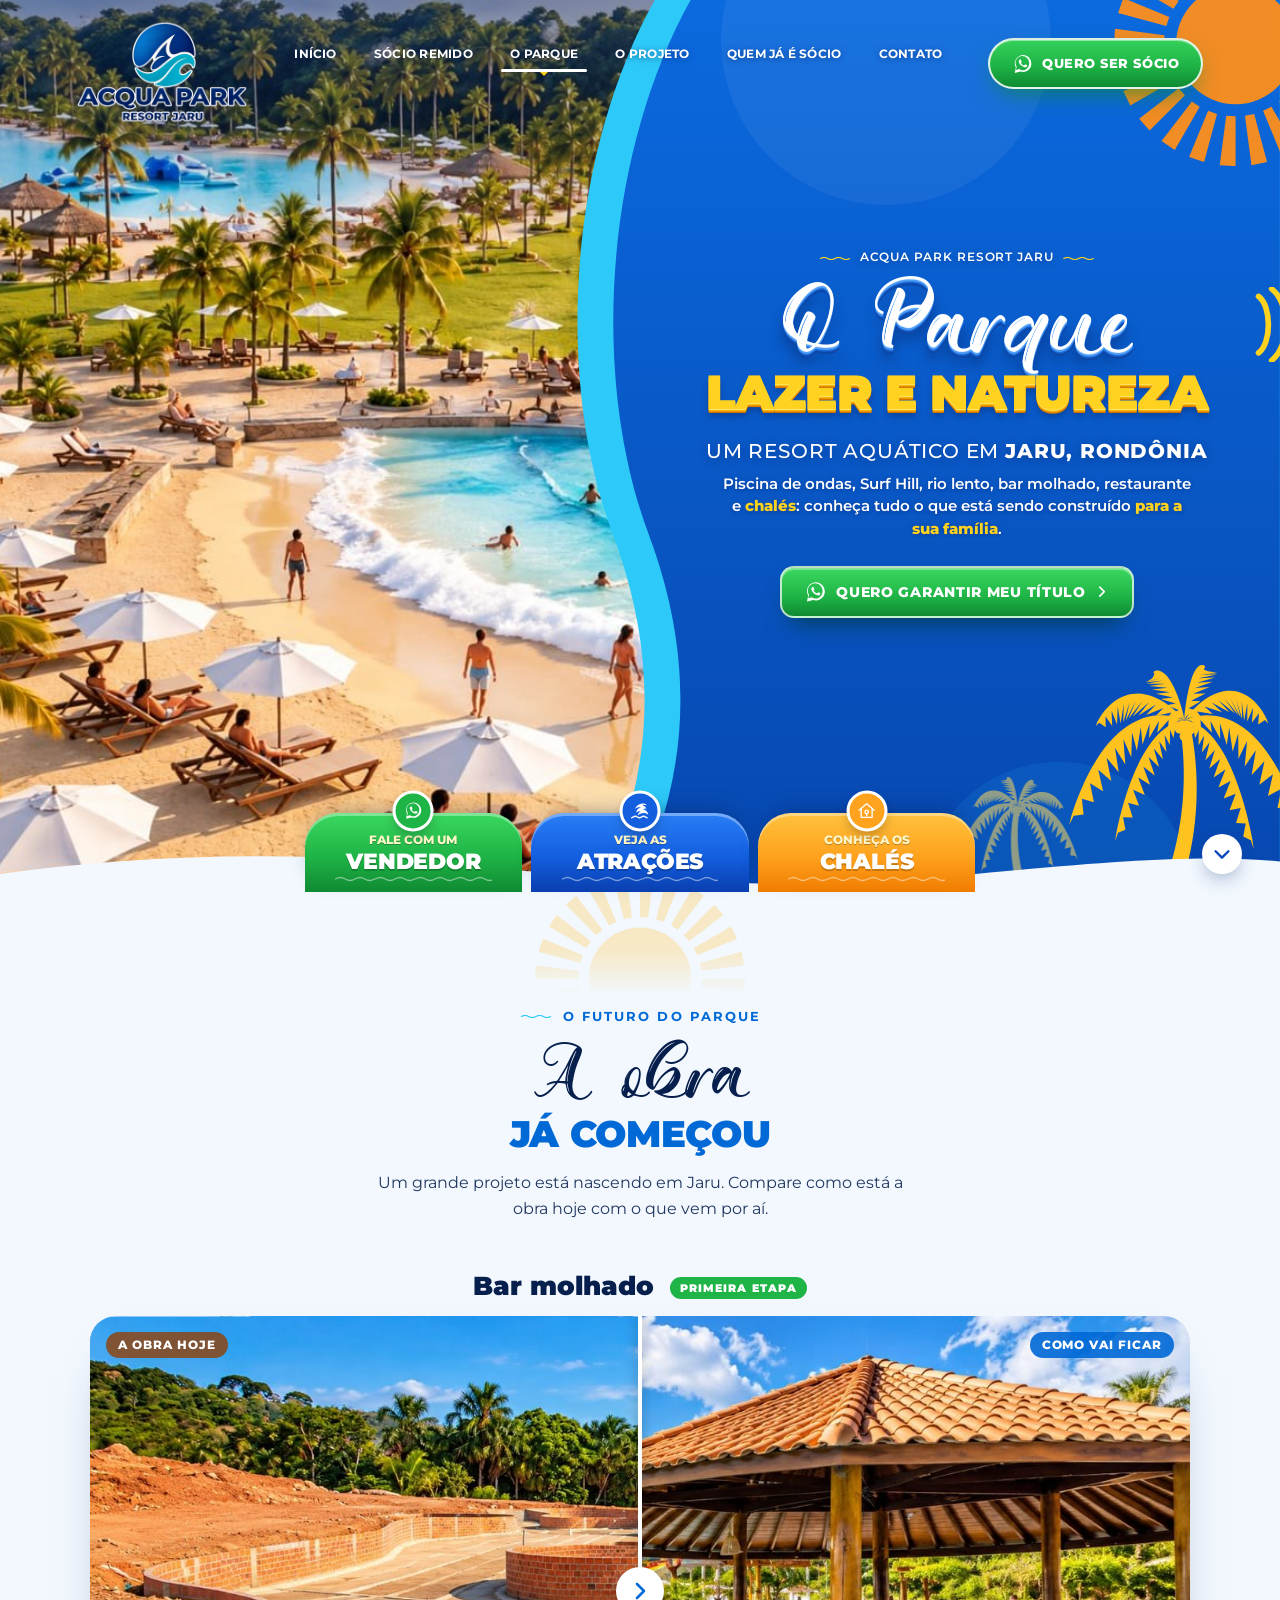
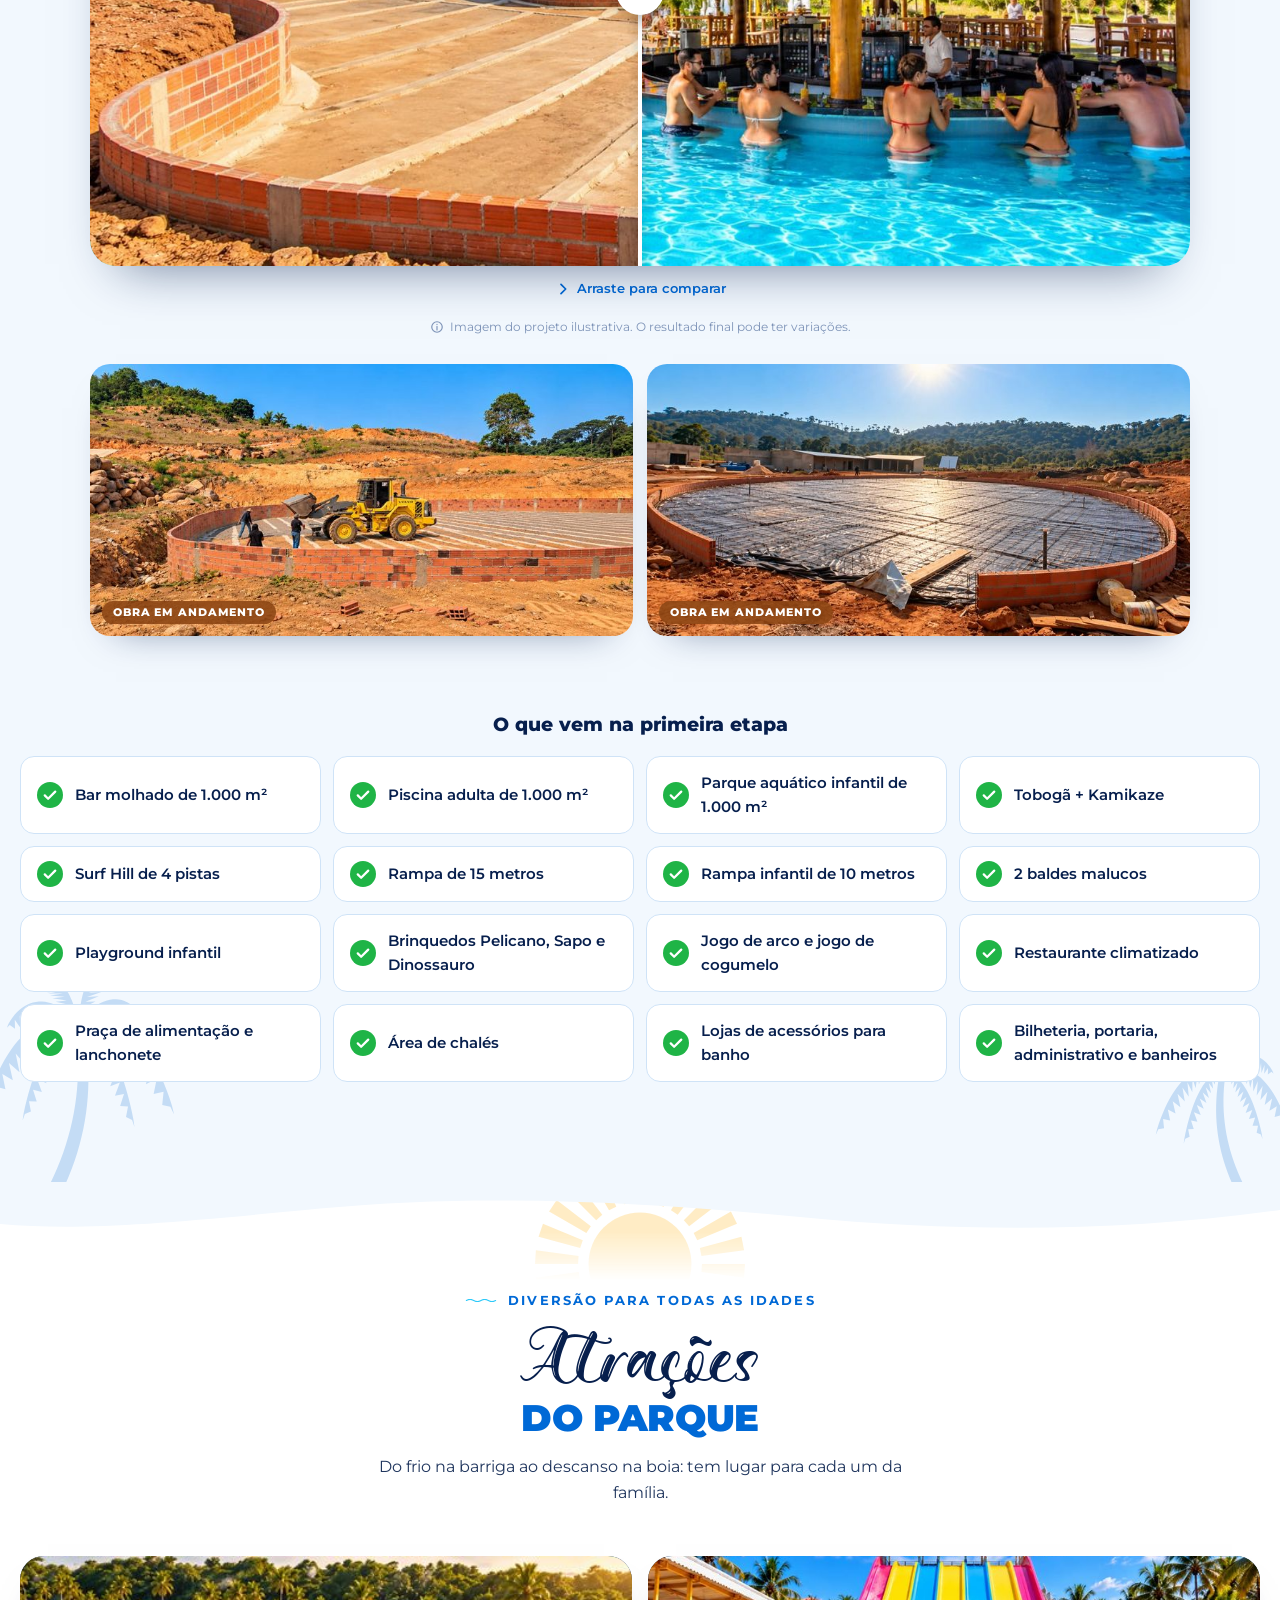
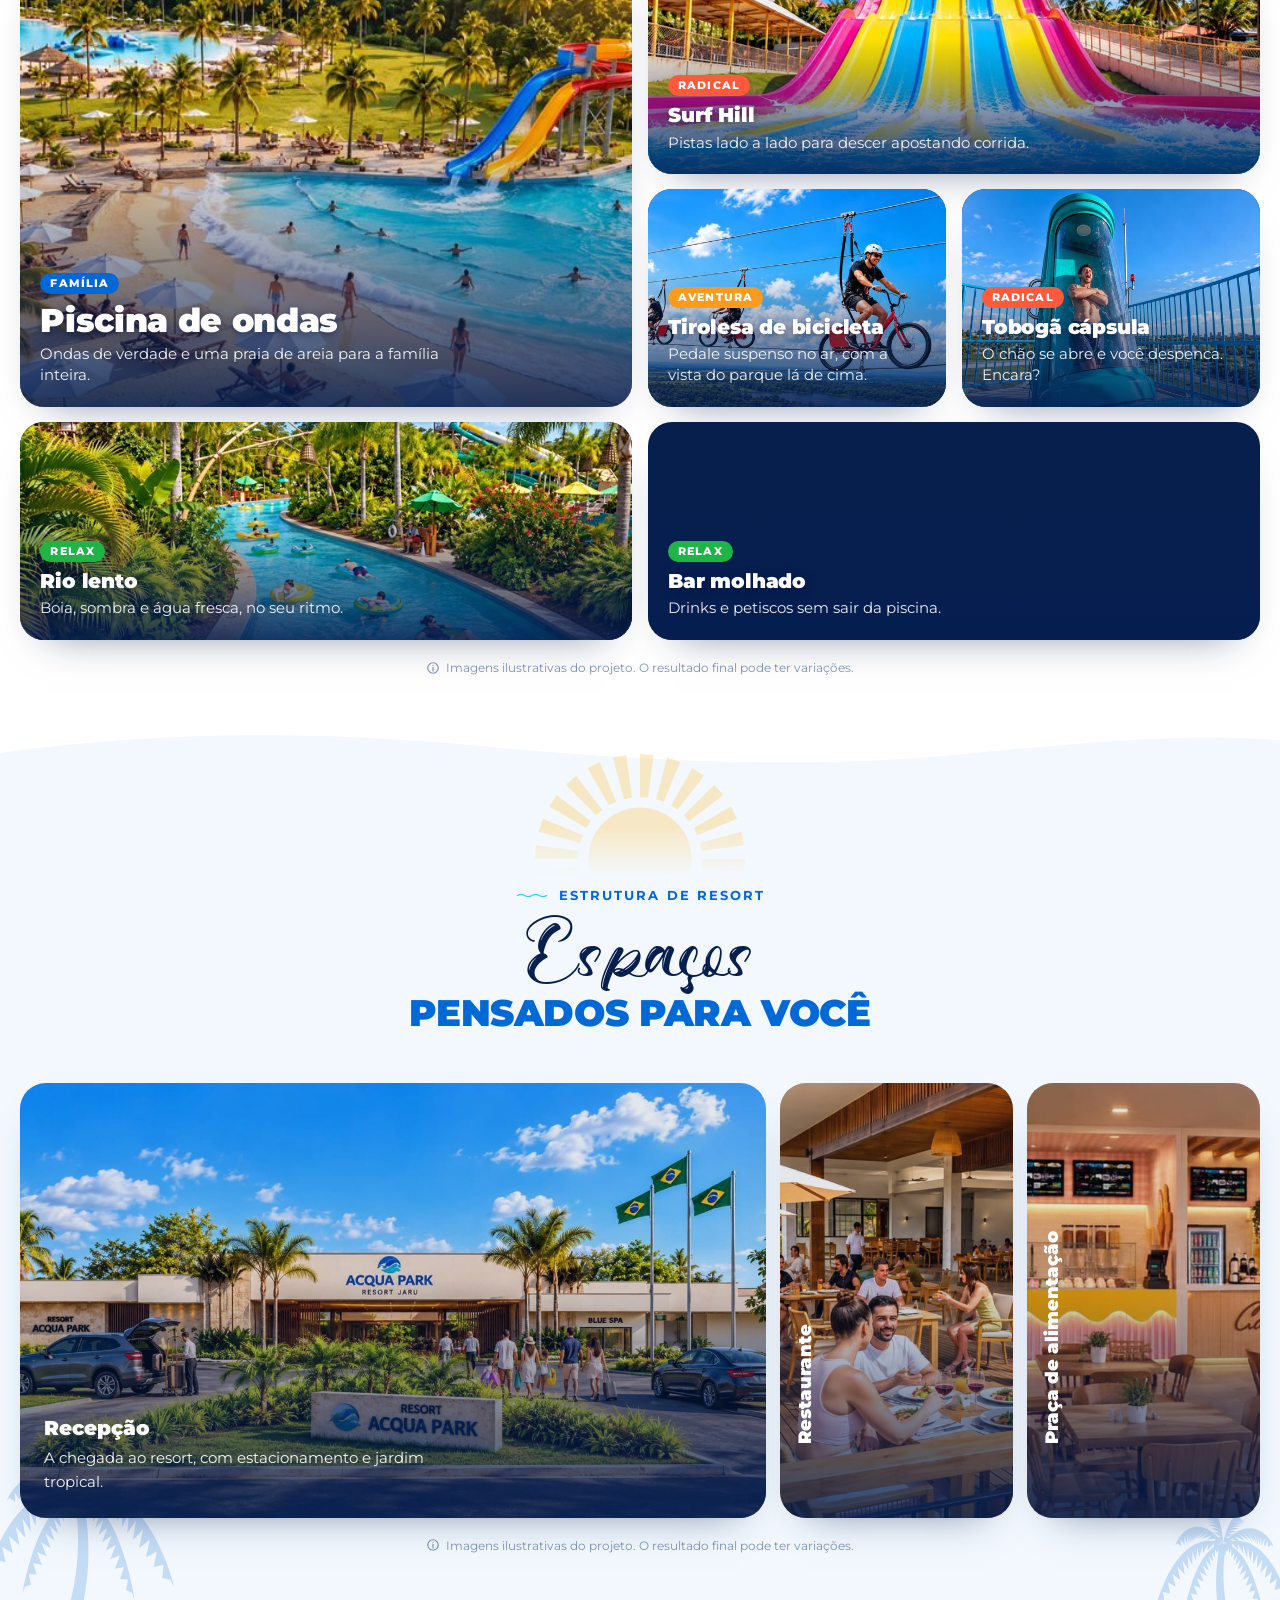
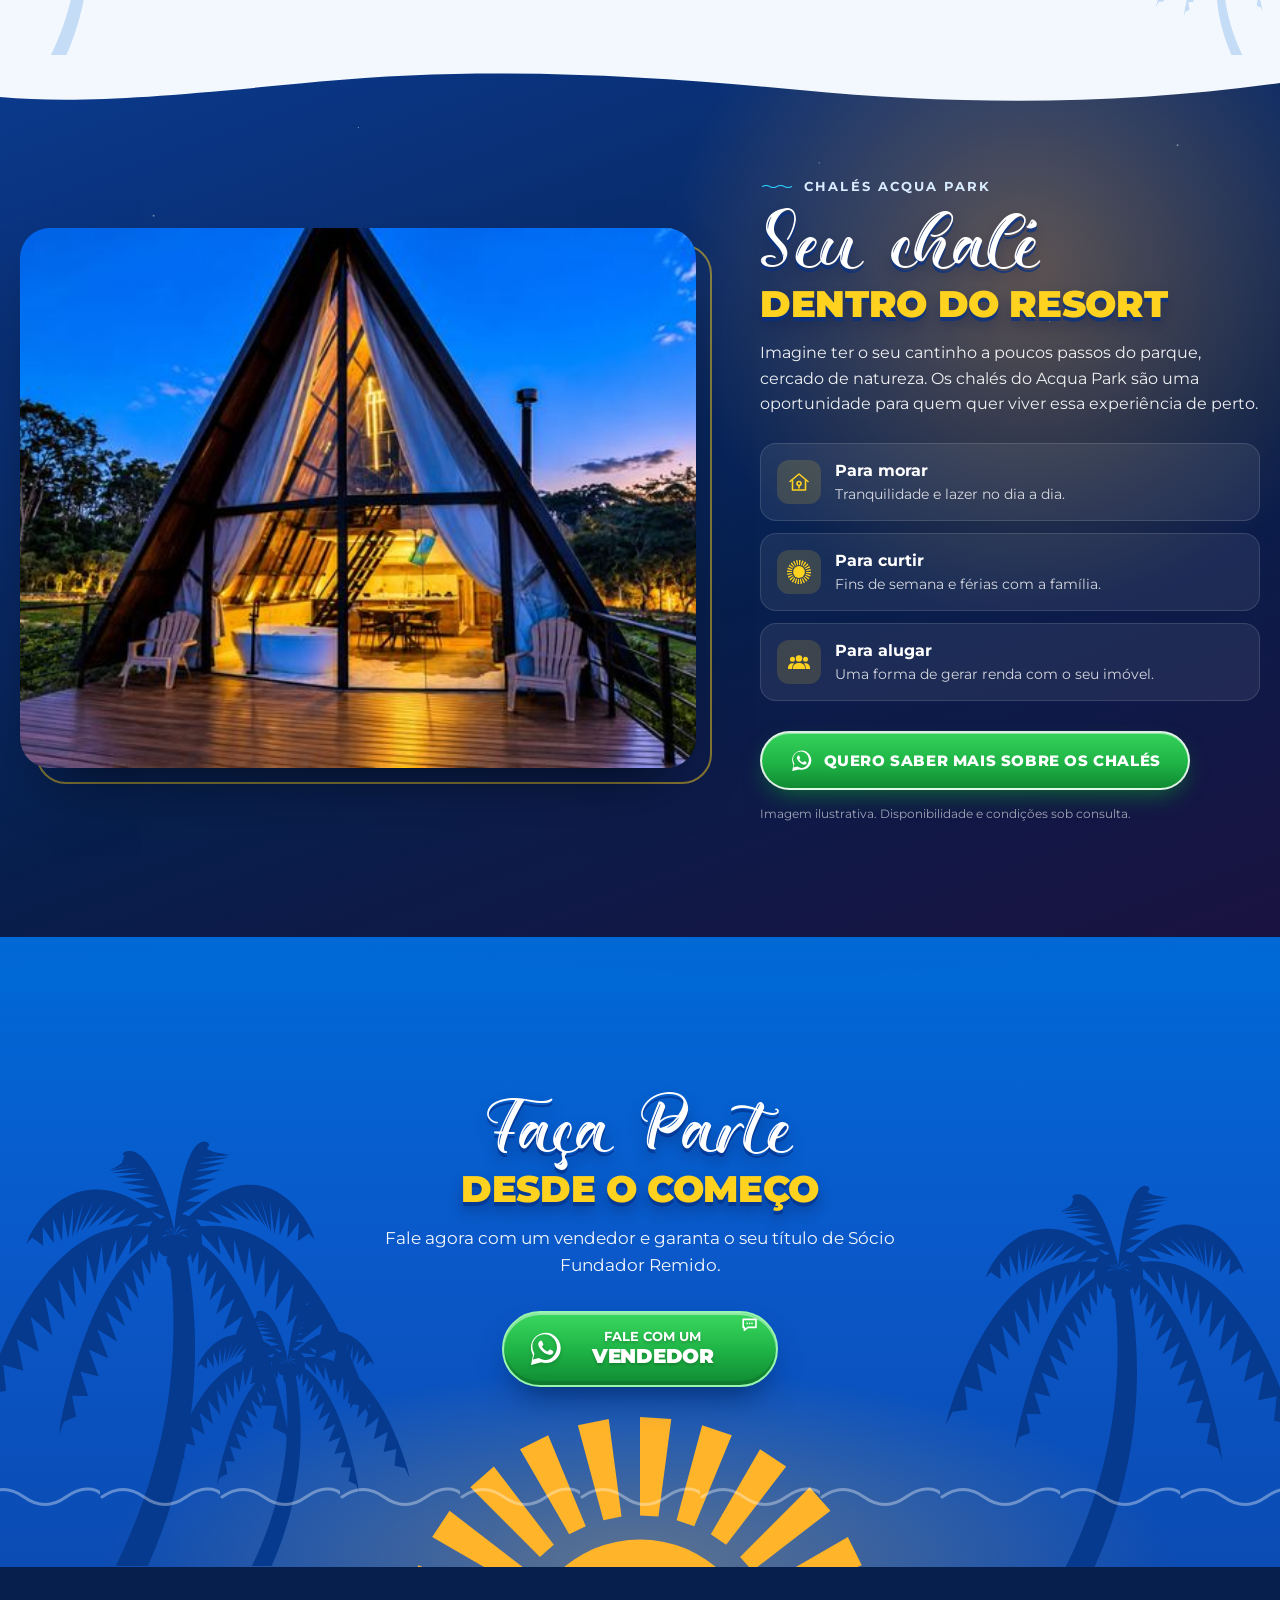
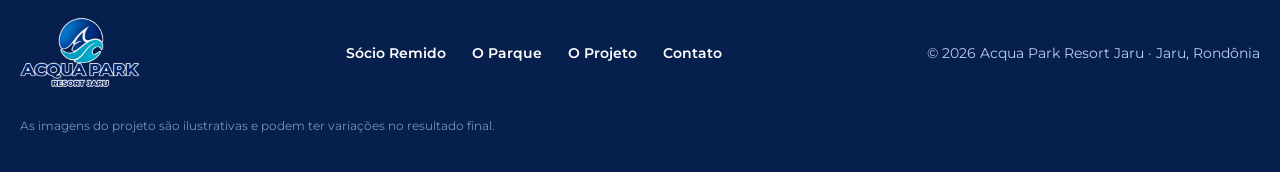
==== commit f382f198: "Celular: hero no modelo do computador e novo slide do título Co-Authored-By: Claude Opus 5.5 <norepl" ====
--- a/acqua-park-vercel/o-parque.html
+++ b/acqua-park-vercel/o-parque.html
@@ -117,9 +117,9 @@
             <path class="fill" d="M178 0C60 170 36 420 120 600c78 168 40 300-22 400H1000V0Z"/>
           </svg>
           <!-- forma do painel no celular: onda no topo -->
-          <svg class="hs__shape-m" viewBox="0 0 1000 120" preserveAspectRatio="none" aria-hidden="true">
-            <path class="band" d="M0 40C200 0 360 0 520 34s320 52 480 10V120H0Z"/>
-            <path class="fill" d="M0 64C200 24 360 24 520 58s320 52 480 10V120H0Z"/>
+          <svg class="hs__shape-m" viewBox="0 0 1000 160" preserveAspectRatio="none" aria-hidden="true">
+            <path class="band" d="M0 70C220 0 520-10 760 40c110 23 180 40 240 30V160H0Z"/>
+            <path class="fill" d="M0 104C220 34 520 24 760 74c110 23 180 40 240 30V160H0Z"/>
           </svg>
 
           <!-- ilustrações -->
--- a/acqua-park-vercel/css/style.css
+++ b/acqua-park-vercel/css/style.css
@@ -1024,7 +1024,7 @@
    ✏️ --ride-length = quanto a pessoa precisa rolar para descer tudo
    ========================================================================= */
 .ride {
-  --ride-length: 420vh;   /* ✏️ maior = descida mais lenta */
+  --ride-length: 560vh;   /* ✏️ maior = descida mais lenta */
   --p: 0;
   position: relative;
   height: var(--ride-length);
@@ -1036,6 +1036,9 @@
   overflow: hidden; isolation: isolate;
   background: linear-gradient(180deg, #0a5fd0, #2dc9f9);
 }
+.ride__canvas { position: absolute; inset: 0; width: 100%; height: 100%; display: none; z-index: -2; }
+.ride.is-pc .ride__canvas { display: block; }
+.ride.is-pc .ride__video { display: none; }
 .ride__video { position: absolute; inset: 0; width: 100%; height: 100%; display: block; object-fit: cover; z-index: -2; pointer-events: none; }
 .ride__shade {
   position: absolute; inset: 0; z-index: -1; pointer-events: none;
@@ -1117,7 +1120,7 @@
 }
 .ride__final-text { margin-top: 16px; font-size: clamp(16px, 1.3vw, 22px); font-weight: 600; text-shadow: 0 1px 6px rgba(0, 30, 90, .6); }
 .ride__final-text strong { font-weight: 800; color: var(--c-gold); }
-.ride__final-actions { display: flex; flex-wrap: wrap; align-items: center; gap: 12px 24px; margin-top: 6px; }
+.ride__final-actions { display: flex; flex-wrap: wrap; align-items: center; gap: 12px; margin-top: 6px; }
 .ride__link { font-weight: 800; font-size: 15px; color: var(--c-white); text-underline-offset: 5px; text-shadow: 0 1px 6px rgba(0, 30, 90, .6); }
 .ride__link:hover { color: var(--c-gold); }
 
@@ -1183,7 +1186,7 @@
 
 /* celular / tela em pé */
 @media (max-width: 760px), (orientation: portrait) and (max-aspect-ratio: 1/1) {
-  .ride { --ride-length: 380vh; }
+  .ride { --ride-length: 500vh; }
   .ride__final { grid-template-columns: 100%; grid-template-rows: auto 1fr; align-items: start; padding-top: calc(80px + env(safe-area-inset-top, 0px)); text-align: center; }
   .ride__final-copy { display: flex; flex-direction: column; align-items: center; }
   .ride__final-title { align-items: center; }
@@ -1270,7 +1273,10 @@
   .socio__media { margin-bottom: 34px; }
 }
 @media (max-width: 560px) {
-  .perks, .stage { grid-template-columns: 1fr; }
+  .perks { grid-template-columns: 1fr; }
+  .stage { grid-template-columns: 1fr 1fr; gap: 8px; }
+  .stage li { flex-direction: column; align-items: flex-start; gap: 8px; padding: 12px; font-size: 13px; line-height: 1.3; }
+  .stage svg { width: 22px; height: 22px; }
   .socio__cta .btn-pill { width: 100%; white-space: normal; }
 }
 
@@ -1392,3 +1398,532 @@
 }
 .ticket__txt b { font: 800 15px/1.15 var(--f-body); color: var(--c-navy); text-transform: uppercase; letter-spacing: .02em; }
 .ticket__txt small { font-size: 12.5px; font-weight: 600; color: var(--c-orange); }
+
+
+/* =========================================================================
+   18. HERO: foto nova (Joca na entrada do resort)
+   ========================================================================= */
+.hs { --hs-foto: url("../assets/img/site/hero-entrada-full.jpg"); }
+.hs__photo { background-position: 2% 50%; }
+@media (max-width: 1180px) and (min-width: 761px) { .hs__photo { background-position: 20% 50%; } }
+@media (max-width: 760px), (max-width: 1180px) and (orientation: portrait) and (max-aspect-ratio: 1/1) {
+  .hs { --hs-foto: url("../assets/img/site/hero-entrada-m.jpg"); }
+  .hs__photo { background-position: 14% 40%; }
+}
+
+/* aviso discreto de imagens ilustrativas */
+.ilustra {
+  display: flex; align-items: center; justify-content: center; gap: 6px;
+  margin-top: 18px; font-size: 12px; color: #7d93b8; text-align: center;
+}
+.ilustra svg { width: 14px; height: 14px; flex: none; }
+.site-footer__note { width: 100%; font-size: 12px; opacity: .65; }
+
+/* =========================================================================
+   19. CARROSSEL (base: no computador vira grade; no celular arrasta)
+   ========================================================================= */
+.carousel { position: relative; }
+.carousel [data-track] { list-style: none; margin: 0; padding: 0; }
+.carousel__nav { display: none; justify-content: center; margin-top: 16px; }
+.carousel__dots { display: flex; gap: 6px; }
+.carousel__dots i { width: 8px; height: 8px; border-radius: 8px; background: var(--c-line); transition: width .3s, background-color .3s; }
+.carousel__dots i.is-on { width: 24px; background: var(--c-blue); }
+.carousel.is-scrollable .carousel__nav { display: flex; }
+
+/* modo "arrastar" no celular */
+@media (max-width: 760px) {
+  .carousel [data-track] {
+    display: flex !important; gap: 12px;
+    overflow-x: auto; scroll-snap-type: x mandatory; overscroll-behavior-x: contain;
+    margin-inline: calc(-1 * max(20px, env(safe-area-inset-left, 0px)));
+    padding: 4px max(20px, env(safe-area-inset-left, 0px)) 10px;
+    scroll-padding-inline: max(20px, env(safe-area-inset-left, 0px));
+    scrollbar-width: none;
+  }
+  .carousel [data-track]::-webkit-scrollbar { display: none; }
+  .carousel [data-track] > * { scroll-snap-align: start; flex: 0 0 84%; }
+}
+
+/* =========================================================================
+   20. ATRAÇÕES (grade em mosaico)
+   ========================================================================= */
+.atr-grid {
+  display: grid; grid-template-columns: repeat(4, 1fr); grid-auto-rows: clamp(190px, 17vw, 260px);
+  gap: clamp(10px, 1.2vw, 18px);
+}
+.atr { position: relative; overflow: hidden; border-radius: 24px; background: var(--c-navy); isolation: isolate; box-shadow: 0 20px 40px -28px rgba(7, 31, 77, .6); }
+.atr--big  { grid-column: span 2; grid-row: span 2; }
+.atr--wide { grid-column: span 2; }
+.atr__img { position: absolute; inset: 0; width: 100%; height: 100%; object-fit: cover; z-index: -1; transition: transform .8s var(--ease-out); }
+.atr:hover .atr__img { transform: scale(1.06); }
+.atr::after {
+  content: ""; position: absolute; inset: 0; z-index: -1;
+  background: linear-gradient(0deg, rgba(4, 30, 80, .88) 0%, rgba(4, 30, 80, .35) 38%, rgba(4, 30, 80, 0) 62%);
+}
+.atr__body { position: absolute; left: 0; right: 0; bottom: 0; padding: clamp(16px, 1.6vw, 26px); color: var(--c-white); }
+.atr__tag {
+  display: inline-block; padding: 5px 10px; border-radius: 999px; margin-bottom: 8px;
+  font: 800 11px/1 var(--f-body); letter-spacing: .1em; text-transform: uppercase; color: var(--c-white);
+  background: var(--c-blue);
+}
+.atr__tag--radical  { background: #ff5a3c; }
+.atr__tag--aventura { background: var(--c-orange); }
+.atr__tag--família  { background: var(--c-blue); }
+.atr__tag--relax    { background: var(--c-green); }
+.atr h3 { font: 900 clamp(19px, 1.6vw, 26px)/1.1 var(--f-body); letter-spacing: -.01em; text-shadow: 0 2px 8px rgba(0, 20, 60, .5); }
+.atr--big h3 { font-size: clamp(26px, 2.6vw, 40px); }
+.atr p { margin-top: 6px; max-width: 30em; font-size: 14.5px; line-height: 1.45; opacity: .92; }
+
+@media (max-width: 1100px) and (min-width: 761px) {
+  .atr-grid { grid-template-columns: repeat(2, 1fr); grid-auto-rows: 240px; }
+  .atr--big { grid-row: span 1; }
+}
+@media (max-width: 760px) {
+  .atr-grid > .atr { height: 430px; border-radius: 22px; }
+  .atr h3, .atr--big h3 { font-size: 26px; }
+}
+
+/* =========================================================================
+   21. ESPAÇOS (painéis que abrem)
+   ========================================================================= */
+.esp-row { display: flex; gap: 14px; height: clamp(380px, 34vw, 520px); }
+.esp {
+  position: relative; flex: 1; min-width: 0; overflow: hidden; border-radius: 26px; cursor: pointer; isolation: isolate;
+  transition: flex .7s var(--ease-out);
+  box-shadow: 0 20px 40px -28px rgba(7, 31, 77, .6);
+}
+.esp.is-open { flex: 3.2; cursor: default; }
+.esp__img { position: absolute; inset: 0; width: 100%; height: 100%; object-fit: cover; z-index: -1; }
+.esp::after { content: ""; position: absolute; inset: 0; z-index: -1; background: linear-gradient(0deg, rgba(4, 30, 80, .85), rgba(4, 30, 80, .1) 55%); }
+.esp__body { position: absolute; left: 0; right: 0; bottom: 0; padding: 24px; color: var(--c-white); }
+.esp h3 { font: 900 clamp(18px, 1.6vw, 26px)/1.1 var(--f-body); white-space: nowrap; }
+.esp p { margin-top: 6px; max-width: 26em; font-size: 15px; opacity: 0; transform: translateY(8px); transition: opacity .4s .2s, transform .4s .2s; }
+.esp.is-open p { opacity: .95; transform: none; }
+.esp:not(.is-open) .esp__body { padding: 20px 16px; }
+.esp:not(.is-open) h3 { writing-mode: vertical-rl; transform: rotate(180deg); font-size: 18px; }
+.esp:focus-visible { outline: 3px solid var(--c-gold); outline-offset: 3px; }
+@media (max-width: 760px) {
+  .esp-row { height: auto; }
+  .esp, .esp.is-open { flex: 0 0 84% !important; height: 360px; }
+  .esp:not(.is-open) h3 { writing-mode: initial; transform: none; font-size: 22px; }
+  .esp p { opacity: .95; transform: none; }
+  .esp__body, .esp:not(.is-open) .esp__body { padding: 20px; }
+}
+
+/* =========================================================================
+   22. CHALÉS (cena de entardecer)
+   ========================================================================= */
+.chales {
+  position: relative; overflow: hidden; isolation: isolate;
+  padding-block: clamp(80px, 9vw, 140px);
+  color: var(--c-white);
+  background: linear-gradient(160deg, #0b3a8e 0%, #071f4d 60%, #1a1240 100%);
+}
+.chales::before { /* brilho do pôr do sol */
+  content: ""; position: absolute; right: -10%; top: -20%; width: 60%; aspect-ratio: 1; z-index: -1;
+  background: radial-gradient(circle, rgba(255, 170, 60, .35), transparent 65%);
+}
+.chales::after { /* estrelinhas */
+  content: ""; position: absolute; inset: 0; z-index: -1; opacity: .5;
+  background-image:
+    radial-gradient(1.5px 1.5px at 12% 18%, #fff, transparent), radial-gradient(1px 1px at 28% 8%, #fff, transparent),
+    radial-gradient(1.5px 1.5px at 46% 22%, #fff, transparent), radial-gradient(1px 1px at 64% 12%, #fff, transparent),
+    radial-gradient(1px 1px at 82% 30%, #fff, transparent), radial-gradient(1.5px 1.5px at 92% 10%, #fff, transparent);
+}
+.chales__grid { display: grid; grid-template-columns: 1.15fr .85fr; gap: clamp(32px, 5vw, 80px); align-items: center; }
+.chales__media { margin: 0; position: relative; }
+.chales__media img { width: 100%; height: auto; aspect-ratio: 4 / 3.2; object-fit: cover; border-radius: 30px; box-shadow: 0 30px 60px -30px rgba(0, 0, 0, .7); }
+.chales__media::before { content: ""; position: absolute; inset: 16px -16px -16px 16px; border: 2px solid rgba(255, 210, 31, .5); border-radius: 30px; z-index: -1; }
+.chales__text { min-width: 0; }
+.chales__lead { margin-top: 18px; font-size: clamp(16px, 1.2vw, 18.5px); line-height: 1.6; opacity: .92; }
+.chales__uses { list-style: none; margin: 26px 0 30px; padding: 0; display: grid; gap: 12px; }
+.chales__uses li {
+  display: grid; grid-template-columns: 44px 1fr; grid-template-rows: auto auto; column-gap: 14px; align-items: center;
+  padding: 14px 16px; border-radius: 16px; background: rgba(255, 255, 255, .07); border: 1px solid rgba(255, 255, 255, .12);
+}
+.chales__uses svg { grid-row: span 2; width: 44px; height: 44px; padding: 10px; border-radius: 12px; background: rgba(255, 210, 31, .15); color: var(--c-gold); }
+.chales__uses b { font-size: 16px; }
+.chales__uses span { font-size: 14px; opacity: .8; }
+.chales__note { margin-top: 14px; font-size: 12px; opacity: .6; }
+.chales .btn-pill { white-space: normal; text-align: center; }
+@media (max-width: 960px) {
+  .chales__grid { grid-template-columns: 1fr; }
+  .chales__media { max-width: 640px; }
+}
+@media (max-width: 560px) { .chales .btn-pill { width: 100%; } .chales__media::before { inset: 10px -8px -10px 10px; } }
+
+/* =========================================================================
+   23. ANTES E DEPOIS
+   ========================================================================= */
+.ba-wrap { max-width: 1100px; margin: 0 auto clamp(48px, 6vw, 80px); }
+.ba-tabs { display: flex; justify-content: center; flex-wrap: wrap; gap: 8px; margin-bottom: 18px; }
+.ba-tab {
+  padding: 10px 18px; border-radius: 999px; cursor: pointer;
+  font: 700 14px/1 var(--f-body); color: var(--c-navy);
+  background: var(--c-white); border: 1px solid var(--c-line);
+  transition: background-color .25s, color .25s, border-color .25s;
+}
+.ba-tab.is-active { background: var(--c-blue); border-color: var(--c-blue); color: var(--c-white); }
+.ba {
+  --pos: 50%;
+  position: relative; overflow: hidden; border-radius: 26px; aspect-ratio: 2 / 1;
+  box-shadow: 0 28px 50px -30px rgba(7, 31, 77, .6); user-select: none; touch-action: pan-y;
+}
+.ba[hidden] { display: none; }
+.ba__after, .ba__before img { position: absolute; inset: 0; width: 100%; height: 100%; object-fit: cover; }
+.ba__before { position: absolute; inset: 0; clip-path: inset(0 calc(100% - var(--pos)) 0 0); }
+.ba__handle {
+  position: absolute; top: 0; bottom: 0; left: var(--pos); width: 4px; margin-left: -2px; background: var(--c-white);
+  box-shadow: 0 0 12px rgba(0, 0, 0, .35); pointer-events: none;
+}
+.ba__handle svg {
+  position: absolute; top: 50%; left: 50%; width: 48px; height: 48px; margin: -24px 0 0 -24px; padding: 12px;
+  border-radius: 50%; background: var(--c-white); color: var(--c-blue); box-shadow: 0 6px 18px rgba(0, 0, 0, .3);
+}
+.ba:not(.is-touched) .ba__handle svg { animation: ba-nudge 2.2s ease-in-out infinite; }
+@keyframes ba-nudge { 0%, 100% { transform: translateX(0); } 50% { transform: translateX(6px); } }
+.ba__range { position: absolute; inset: 0; width: 100%; height: 100%; margin: 0; opacity: 0; cursor: ew-resize; -webkit-appearance: none; appearance: none; }
+.ba__range:focus-visible + * , .ba:focus-within .ba__handle svg { outline: 3px solid var(--c-gold); }
+.ba__label {
+  position: absolute; top: 16px; padding: 7px 12px; border-radius: 999px; pointer-events: none;
+  font: 800 12px/1 var(--f-body); letter-spacing: .08em; text-transform: uppercase; color: var(--c-white);
+}
+.ba__label--before { left: 16px; background: rgba(140, 70, 20, .85); }
+.ba__label--after { right: 16px; background: rgba(0, 105, 214, .9); }
+.ba-hint { display: flex; align-items: center; justify-content: center; gap: 6px; margin-top: 12px; font-size: 13px; font-weight: 600; color: var(--c-blue); }
+.ba-hint svg { width: 16px; height: 16px; }
+.stage-title { margin: 0 auto 20px; text-align: center; font: 800 clamp(18px, 1.5vw, 22px)/1.2 var(--f-body); color: var(--c-navy); }
+@media (max-width: 760px) {
+  .ba { aspect-ratio: 4 / 3.4; border-radius: 20px; }
+  .ba__label { top: 12px; font-size: 10.5px; }
+  .ba__label--before { left: 12px; } .ba__label--after { right: 12px; }
+}
+
+/* =========================================================================
+   24. SÓCIOS (carrossel com fotos)
+   ========================================================================= */
+.soc-track { display: flex; gap: 16px; overflow-x: auto; scroll-snap-type: x mandatory; scrollbar-width: none; padding: 6px 2px 14px; }
+.soc-track::-webkit-scrollbar { display: none; }
+.soc { position: relative; flex: 0 0 calc((100% - 32px) / 3); scroll-snap-align: start; border-radius: 22px; overflow: hidden; background: var(--c-white); box-shadow: 0 18px 36px -26px rgba(7, 31, 77, .55); }
+.soc img { width: 100%; height: auto; aspect-ratio: 4 / 4.2; object-fit: cover; display: block; }
+.soc__tag {
+  position: absolute; left: 12px; bottom: 12px; display: inline-flex; align-items: center; gap: 6px;
+  padding: 7px 12px 7px 8px; border-radius: 999px; background: rgba(255, 255, 255, .94); color: var(--c-navy);
+  font: 800 12px/1 var(--f-body); letter-spacing: .04em; text-transform: uppercase;
+}
+.soc__tag svg { width: 18px; height: 18px; padding: 3px; border-radius: 50%; background: var(--c-green); color: var(--c-white); }
+.carousel__arrow {
+  position: absolute; top: calc(50% - 30px); z-index: 2; display: grid; place-items: center;
+  width: 48px; height: 48px; border-radius: 50%; border: 0; cursor: pointer;
+  background: var(--c-white); color: var(--c-blue); box-shadow: 0 10px 24px -10px rgba(7, 31, 77, .5);
+  transition: opacity .25s, transform .25s;
+}
+.carousel__arrow svg { width: 22px; height: 22px; }
+.carousel__arrow--prev { left: -18px; } .carousel__arrow--prev svg { transform: rotate(180deg); }
+.carousel__arrow--next { right: -18px; }
+.carousel__arrow:disabled { opacity: 0; pointer-events: none; }
+@media (max-width: 960px) { .soc { flex-basis: calc((100% - 16px) / 2); } }
+@media (max-width: 760px) {
+  .carousel__arrow { display: none; }
+  .carousel--socios [data-track] > * { flex-basis: 78%; }
+}
+
+/* =========================================================================
+   25. CELULAR: acabamento geral
+   ========================================================================= */
+@media (max-width: 760px) {
+  .section { padding-block: 64px; }
+  .section-head { margin-bottom: 28px; }
+  .display { font-size: clamp(40px, 11.5vw, 56px); }
+  .lead { font-size: 16px; }
+}
+
+/* Hero da página O Parque: mesma estrutura, outra foto */
+.hs--parque { --hs-foto: url("../assets/img/site/piscina-ondas-full.jpg"); }
+.hs--parque .hs__photo { background-position: 30% 50%; }
+@media (max-width: 760px), (max-width: 1180px) and (orientation: portrait) and (max-aspect-ratio: 1/1) {
+  .hs--parque { --hs-foto: url("../assets/img/site/piscina-ondas-m.jpg"); }
+  .hs--parque .hs__photo { background-position: 60% 50%; }
+}
+
+/* antes/depois único + fotos da obra */
+.ba-title { margin-bottom: 16px; text-align: center; font: 900 clamp(22px, 2vw, 28px)/1.1 var(--f-body); color: var(--c-navy); }
+.ba-title span { display: inline-block; margin-left: 8px; padding: 5px 10px; border-radius: 999px; vertical-align: middle; font-size: 11px; letter-spacing: .1em; text-transform: uppercase; color: var(--c-white); background: var(--c-green); }
+.obra-fotos { list-style: none; margin: 28px 0 0; padding: 0; display: grid; grid-template-columns: 1fr 1fr; gap: 14px; }
+.obra-fotos li { position: relative; overflow: hidden; border-radius: 20px; box-shadow: 0 18px 36px -26px rgba(7, 31, 77, .55); }
+.obra-fotos img { width: 100%; height: auto; aspect-ratio: 2 / 1; object-fit: cover; display: block; }
+.obra-fotos span { position: absolute; left: 12px; bottom: 12px; padding: 6px 11px; border-radius: 999px; background: rgba(140, 70, 20, .88); color: var(--c-white); font: 800 11px/1 var(--f-body); letter-spacing: .08em; text-transform: uppercase; }
+@media (max-width: 560px) { .obra-fotos { grid-template-columns: 1fr; gap: 10px; } .ba-title span { display: table; margin: 8px auto 0; } }
+
+/* =========================================================================
+   26. PERGUNTAS FREQUENTES
+   ========================================================================= */
+.faq-grid { display: grid; grid-template-columns: .8fr 1.2fr; gap: clamp(32px, 5vw, 80px); align-items: start; }
+.faq-side { position: sticky; top: 110px; }
+.faq-cta {
+  display: flex; align-items: flex-end; gap: 14px; margin-top: 28px; padding: 18px 20px 0 8px;
+  border-radius: 22px; background: linear-gradient(160deg, #e8f4ff, #d6ebff); overflow: hidden;
+}
+.faq-cta img { width: 110px; height: auto; flex: none; margin-bottom: -6px; }
+.faq-cta div { display: flex; flex-direction: column; gap: 10px; padding-bottom: 20px; }
+.faq-cta b { font-size: 17px; color: var(--c-navy); }
+.faq-list { display: grid; gap: 12px; }
+.faq { border-radius: 18px; background: var(--c-white); border: 1px solid var(--c-line); box-shadow: 0 14px 30px -26px rgba(7, 31, 77, .5); transition: border-color .25s; }
+.faq[open] { border-color: #9ccaf5; }
+.faq summary {
+  display: flex; align-items: center; justify-content: space-between; gap: 16px;
+  padding: 20px 22px; cursor: pointer; list-style: none;
+  font: 800 clamp(15.5px, 1.15vw, 17.5px)/1.35 var(--f-body); color: var(--c-navy);
+}
+.faq summary::-webkit-details-marker { display: none; }
+.faq summary:focus-visible { outline: 3px solid var(--c-gold); outline-offset: 2px; border-radius: 18px; }
+.faq__icon { position: relative; flex: none; width: 32px; height: 32px; border-radius: 50%; background: #e8f4ff; transition: background-color .25s, transform .3s var(--ease-out); }
+.faq__icon::before, .faq__icon::after { content: ""; position: absolute; left: 50%; top: 50%; width: 12px; height: 2.5px; margin: -1.25px 0 0 -6px; border-radius: 2px; background: var(--c-blue); }
+.faq__icon::after { transform: rotate(90deg); transition: transform .3s var(--ease-out); }
+.faq[open] .faq__icon { background: var(--c-blue); }
+.faq[open] .faq__icon::before, .faq[open] .faq__icon::after { background: var(--c-white); }
+.faq[open] .faq__icon::after { transform: rotate(0deg); }
+.faq__a { padding: 0 22px 20px; }
+.faq__a p { font-size: 15.5px; line-height: 1.6; color: #3f5885; }
+.faq__a strong { color: var(--c-navy); }
+.faq__a a { color: var(--c-green-dark); font-weight: 700; }
+@media (max-width: 960px) {
+  .faq-grid { grid-template-columns: 1fr; }
+  .faq-side { position: static; }
+  .faq-cta { order: 2; }
+}
+@media (max-width: 760px) {
+  .faq summary { padding: 18px; }
+  .faq__a { padding: 0 18px 18px; }
+  .faq-cta img { width: 90px; }
+}
+.faq-side, .faq-list { min-width: 0; }
+.faq-cta .btn-pill { white-space: normal; }
+@media (max-width: 400px) { .faq-cta .btn-pill { padding: .8em 1.1em; font-size: 12.5px; } .faq-cta img { width: 76px; } }
+
+/* =========================================================================
+   27. DESCIDA: mensagem na piscina + onda que traz o slide do título
+   ========================================================================= */
+.ride__final { grid-template-columns: 1fr; justify-items: center; text-align: center; }
+.ride__final-copy { display: flex; flex-direction: column; align-items: center; }
+.ride__final-title { align-items: center; }
+.ride__final.is-on { pointer-events: none; }
+
+.ride__slide {
+  position: absolute; inset: 0; z-index: 5; pointer-events: none;
+  transform: translateY(calc((1 - var(--w)) * (100% + 140px)));
+  will-change: transform;
+}
+.ride.is-slide .ride__slide { pointer-events: auto; }
+.ride__wave { position: absolute; left: 0; bottom: calc(100% - 2px); width: 100%; height: clamp(60px, 9vw, 120px); }
+.ride__wave .w1 { fill: rgba(45, 201, 249, .55); }
+.ride__wave .w2 { fill: #0a5fd0; }
+.ride__slide-body {
+  position: absolute; inset: 0; overflow: hidden;
+  display: grid; grid-template-columns: .9fr 1.1fr; align-items: center; gap: clamp(20px, 4vw, 70px);
+  padding: 90px max(24px, 7vw) 40px;
+  background: radial-gradient(70% 60% at 25% 70%, rgba(45, 201, 249, .35), transparent 70%), linear-gradient(180deg, #0a5fd0 0%, #0747b0 60%, #063a8f 100%);
+  color: var(--c-white);
+}
+.ride__slide-body::before { /* sol nascendo atrás do Joca */
+  content: ""; position: absolute; left: 6%; bottom: -12%; width: min(46vw, 620px); aspect-ratio: 1;
+  background: var(--amb-sun) center / contain no-repeat; opacity: .25;
+  animation: sun-spin 80s linear infinite;
+}
+.ride__slide-joca { position: relative; align-self: end; justify-self: center; width: min(32vw, 58vh, 480px); }
+.ride__slide-joca img {
+  width: 100%; height: auto;
+  transform: translateY(calc((1 - var(--w)) * 40%)) rotate(calc((1 - var(--w)) * -8deg));
+  filter: drop-shadow(0 24px 30px rgba(0, 20, 60, .4));
+}
+.ride__slide-copy { min-width: 0; }
+.ride__slide-title {
+  margin: 8px 0 18px; font: 400 clamp(46px, 5vw, 92px)/.95 var(--f-display);
+  text-shadow: 0 .03em 0 #4f9df5, 0 .06em 0 #1459c4, 0 .12em .2em rgba(0, 25, 80, .5);
+}
+.ride__slide-title span {
+  display: block; margin-top: .08em; font: 900 .62em/1 var(--f-body); letter-spacing: -.015em; text-transform: uppercase; color: var(--c-gold);
+  text-shadow: 0 .03em 0 #f6b400, 0 .06em 0 #cf7200, 0 .14em .2em rgba(0, 20, 60, .45);
+}
+.ride__perks { list-style: none; margin: 0 0 22px; padding: 0; display: grid; grid-template-columns: 1fr 1fr; gap: 10px; }
+.ride__perks li {
+  padding: 14px 16px; border-radius: 16px; font-size: 14px; line-height: 1.4;
+  background: rgba(255, 255, 255, .1); border: 1px solid rgba(255, 255, 255, .18);
+  opacity: 0; transform: translateY(16px);
+  transition: opacity .5s calc(var(--i) * .1s + .15s), transform .5s calc(var(--i) * .1s + .15s) var(--ease-out);
+}
+.ride__perks b { display: block; font-size: 16px; color: var(--c-gold); }
+.ride.is-slide .ride__perks li { opacity: 1; transform: none; }
+.ride__btn2 {
+  display: inline-flex; align-items: center; gap: .5em; min-height: clamp(52px, 3.8vw, 68px); padding: 0 1.4em;
+  border-radius: 14px; border: 2px solid rgba(255, 255, 255, .85); color: var(--c-white); text-decoration: none;
+  font: 800 clamp(14px, 1.08vw, 19px)/1 var(--f-body); letter-spacing: .05em; text-transform: uppercase;
+  transition: background-color .25s, color .25s, transform .25s var(--ease-out);
+}
+.ride__btn2 svg { width: 1.1em; height: 1.1em; }
+.ride__btn2:hover { background: var(--c-white); color: var(--c-blue-deep); transform: translateY(-3px); }
+.ride.is-slide .ride__progress { opacity: 0; }
+
+@media (max-width: 760px), (orientation: portrait) and (max-aspect-ratio: 1/1) {
+  .ride__final { padding: 70px 16px 0; grid-template-rows: 1fr; align-items: center; align-content: center; }
+  .ride__final-title .t1 { font-size: clamp(50px, 15vw, 90px); }
+  .ride__slide-body { grid-template-columns: 1fr; grid-template-rows: auto 1fr; align-items: start; padding: calc(78px + env(safe-area-inset-top, 0px)) 18px 0; text-align: center; gap: 0; }
+  .ride__slide-copy { order: 1; display: flex; flex-direction: column; align-items: center; }
+  .ride__slide-joca { order: 2; width: min(50vw, 30vh, 240px); align-self: end; }
+  .ride__slide-body::before { left: 50%; margin-left: -45vw; width: 90vw; bottom: -30vw; }
+  .ride__slide-title { font-size: clamp(38px, 11vw, 60px); margin-bottom: 12px; }
+  .ride__perks { gap: 8px; margin-bottom: 14px; text-align: left; }
+  .ride__perks li { padding: 10px 12px; font-size: 12px; }
+  .ride__perks b { font-size: 14px; }
+  .ride__final-actions { width: 100%; flex-direction: column; gap: 8px; }
+  .ride__final-actions .hs__btn, .ride__btn2 { width: 100%; justify-content: center; min-height: 48px; font-size: 13px; }
+}
+@media (max-height: 700px) and (max-width: 760px) { .ride__slide-joca { display: none; } }
+
+/* 28. SLIDE DO TÍTULO: acabamento (sem sol; Joca sobre a água) */
+.ride__slide-body {
+  grid-template-columns: minmax(0, .85fr) minmax(0, 1.15fr);
+  background:
+    radial-gradient(55% 40% at 26% 92%, rgba(111, 214, 255, .45), transparent 70%),
+    radial-gradient(60% 50% at 85% 10%, rgba(255, 255, 255, .1), transparent 70%),
+    linear-gradient(180deg, #0a5fd0 0%, #0747b0 55%, #052f7a 100%);
+}
+.ride__slide-body::before { content: none; }
+.ride__slide-body::after { /* linhas de água no rodapé */
+  content: ""; position: absolute; left: 0; right: 0; bottom: 0; height: 26%; pointer-events: none;
+  background: var(--amb-lines) center top 0 / 140px 22px repeat-x, var(--amb-lines) 70px top 34px / 140px 22px repeat-x, var(--amb-lines) center top 68px / 140px 22px repeat-x;
+  opacity: .6;
+}
+.ride__ripple {
+  position: absolute; left: 50%; bottom: 2%; width: 90%; aspect-ratio: 4 / 1; margin-left: -45%;
+  border-radius: 50%; border: 2px solid rgba(190, 236, 255, .6); pointer-events: none;
+  animation: ripple 3.6s ease-out infinite;
+}
+.ride__ripple--1 { background: radial-gradient(closest-side, rgba(150, 225, 255, .45), transparent); border: 0; animation: none; }
+.ride__ripple--3 { animation-delay: 1.8s; }
+@keyframes ripple { 0% { transform: scale(.55); opacity: .9; } 100% { transform: scale(1.35); opacity: 0; } }
+.ride__slide-joca img { position: relative; z-index: 1; }
+
+.ride__slide-copy {
+  padding: clamp(22px, 2.6vw, 40px); border-radius: 28px;
+  background: rgba(255, 255, 255, .08); border: 1px solid rgba(255, 255, 255, .16);
+  box-shadow: 0 30px 60px -30px rgba(0, 10, 40, .6);
+}
+.ride__badge {
+  display: inline-flex; align-items: center; gap: 8px; padding: 6px 14px 6px 6px; border-radius: 999px;
+  background: rgba(255, 210, 31, .16); color: #ffe48a; font: 700 12.5px/1 var(--f-body); letter-spacing: .06em; text-transform: uppercase;
+}
+.ride__badge b { padding: 5px 9px; border-radius: 999px; background: var(--c-gold); color: var(--c-navy); font-weight: 900; letter-spacing: 0; }
+.ride__slide-title { margin: 14px 0 20px; }
+.ride__perks { gap: 10px; }
+.ride__perks li { display: flex; align-items: center; gap: 12px; padding: 12px 14px; background: rgba(4, 30, 90, .35); border-color: rgba(255, 255, 255, .12); }
+.ride__perks b { font-size: 15.5px; margin-bottom: 2px; }
+.ride__pi { flex: none; display: grid; place-items: center; width: 40px; height: 40px; border-radius: 12px; background: var(--c-gold); color: var(--c-navy); }
+.ride__pi svg { width: 22px; height: 22px; }
+.ride__slide-copy .ride__final-actions > * { flex: 1 1 220px; justify-content: center; white-space: normal; text-align: center; }
+
+@media (max-width: 1180px) and (min-width: 761px) and (orientation: landscape) {
+  .ride__slide-body { padding-inline: 4vw; gap: 3vw; }
+  .ride__perks { grid-template-columns: 1fr; }
+  .ride__slide-title { font-size: clamp(40px, 4.6vw, 64px); }
+}
+@media (max-width: 760px), (orientation: portrait) and (max-aspect-ratio: 1/1) {
+  .ride__slide-copy { padding: 0; background: none; border: 0; box-shadow: none; }
+  .ride__perks li { flex-direction: column; align-items: flex-start; gap: 6px; padding: 10px; }
+  .ride__pi { width: 30px; height: 30px; border-radius: 9px; }
+  .ride__pi svg { width: 17px; height: 17px; }
+  .ride__badge { font-size: 10.5px; }
+  .ride__slide-copy .ride__final-actions > * { flex: none; }
+}
+.ride__slide-copy .ride__final-actions > * { flex: 1 1 auto; white-space: nowrap; font-size: clamp(13px, .95vw, 16px); padding-inline: 1.1em; }
+@media (max-width: 760px), (orientation: portrait) and (max-aspect-ratio: 1/1) {
+  .ride__slide-body { grid-template-columns: 1fr; }
+  .ride__slide-copy .ride__final-actions > * { width: 100%; white-space: normal; font-size: 13px; }
+  .ride__slide-body::after { height: 14%; }
+}
+
+/* =========================================================================
+   29. CELULAR: Hero no mesmo modelo do computador (foto + painel com curva)
+   ========================================================================= */
+@media (max-width: 760px), (max-width: 1180px) and (orientation: portrait) and (max-aspect-ratio: 1/1) {
+  .hs__frame { min-height: calc(100svh - 8px); }
+  .hs__photo { flex: 1 1 auto; height: auto; min-height: 34svh; }
+  .hs__photo::after { /* sol no canto, como no computador */
+    content: ""; position: absolute; right: -46px; top: 56px; width: 120px; aspect-ratio: 1;
+    background: var(--amb-sun) center / contain no-repeat; animation: sun-spin 60s linear infinite;
+  }
+  .hs__panel { flex: none; margin-top: -64px; }
+  .hs__shape-m { height: 72px; top: -1px; }
+  .hs__shape-m .fill { fill: #0b6ade; }
+  .hs__panel::before { top: 70px; }
+  .hs__copy { padding: 78px 18px calc(var(--tab-h) + 16px); }
+  .hs__eyebrow { font-size: 10px; }
+  .hs__t1 { font-size: clamp(50px, 15.5vw, 84px); }
+  .hs__t2 { font-size: clamp(23px, 7.2vw, 40px); }
+  .hs__kicker { margin-top: 10px; font-size: clamp(13px, 3.9vw, 18px); }
+  .hs__lead { font-size: 13.5px; line-height: 1.45; margin-top: 6px; }
+  .hs__btn { min-height: 48px; margin-top: 14px; font-size: 13px; }
+  .ill--palm { width: 110px; right: -30px; bottom: 50px; opacity: .85; }
+  .hs { --tab-h: 78px; }
+  .hs-tab { padding-top: 14px; }
+}
+@media (max-width: 760px) and (max-height: 700px) {
+  .hs__lead { display: none; }
+  .hs__photo { min-height: 30svh; }
+}
+
+/* =========================================================================
+   30. SLIDE DO TÍTULO (depois da descida): layout novo
+   ========================================================================= */
+.ride__300 { /* número gigante vazado ao fundo */
+  position: absolute; left: -2vw; bottom: -6vh; z-index: 0; pointer-events: none;
+  font: 900 clamp(220px, 34vw, 520px)/.8 var(--f-body); letter-spacing: -.06em;
+  color: transparent; -webkit-text-stroke: 2px rgba(255, 255, 255, .14);
+}
+.ride__slide-body > *:not(.ride__300) { position: relative; z-index: 1; }
+.ride__slide-copy { background: none; border: 0; box-shadow: none; padding: 0; max-width: 620px; }
+.ride__perks { grid-template-columns: 1fr; gap: 0; margin-bottom: 26px; border-top: 1px solid rgba(255, 255, 255, .16); }
+.ride__perks li {
+  background: none; border: 0; border-radius: 0; padding: 14px 4px;
+  border-bottom: 1px solid rgba(255, 255, 255, .16); font-size: 15px;
+}
+.ride__perks li div { display: flex; flex-wrap: wrap; align-items: baseline; gap: 2px 10px; }
+.ride__perks b { display: inline; font-size: 17px; margin: 0; }
+.ride__pi { width: 42px; height: 42px; border-radius: 50%; }
+.ride__slide-joca { width: min(30vw, 62vh, 460px); }
+.ride__ripple--2, .ride__ripple--3 { border-color: rgba(255, 210, 31, .45); }
+
+@media (max-width: 760px), (orientation: portrait) and (max-aspect-ratio: 1/1) {
+  .ride__slide-body {
+    grid-template-columns: 96px 1fr; grid-template-rows: auto auto auto 1fr;
+    grid-template-areas: "badge badge" "joca title" "perks perks" "cta cta";
+    align-content: start; text-align: left; column-gap: 12px; row-gap: 0;
+    padding: calc(76px + env(safe-area-inset-top, 0px)) 18px 16px;
+  }
+  .ride__slide-copy { display: contents; }
+  .ride__badge { grid-area: badge; justify-self: start; margin-bottom: 8px; }
+  .ride__slide-joca { grid-area: joca; order: 0; width: 96px; align-self: end; justify-self: start; }
+  .ride__ripple { bottom: -4px; }
+  .ride__slide-title { grid-area: title; align-self: center; margin: 0; font-size: clamp(34px, 10vw, 48px); }
+  .ride__perks { grid-area: perks; grid-template-columns: 1fr; margin: 14px 0; text-align: left; }
+  .ride__perks li { flex-direction: row; align-items: center; gap: 12px; padding: 9px 2px; font-size: 13px; }
+  .ride__perks li div { display: block; }
+  .ride__perks b { display: block; font-size: 14.5px; }
+  .ride__pi { width: 34px; height: 34px; }
+  .ride__pi svg { width: 18px; height: 18px; }
+  .ride__slide-copy .ride__final-actions { grid-area: cta; align-self: start; }
+  .ride__300 { left: auto; right: -10px; top: 60px; bottom: auto; font-size: 46vw; }
+  .ride__slide-body::after { height: 10%; }
+}
+@media (max-width: 760px) and (max-height: 640px) {
+  .ride__perks li { padding: 6px 2px; }
+  .ride__perks li span.ride__pi { display: none; }
+}
+@media (max-width: 760px), (orientation: portrait) and (max-aspect-ratio: 1/1) {
+  .ride__slide-joca { display: block !important; }
+  .ride__slide-joca img { transform: translateY(calc((1 - var(--w)) * 40%)); }
+  .ride__300 { top: auto; bottom: -4vh; right: -12px; font-size: 52vw; -webkit-text-stroke-color: rgba(255, 255, 255, .09); }
+  .ride__slide-title { font-size: clamp(32px, 9.2vw, 44px); }
+}
+
+body.ride-slide .whats-fab { opacity: 0; pointer-events: none; transform: scale(.6); transition: opacity .3s, transform .3s; }
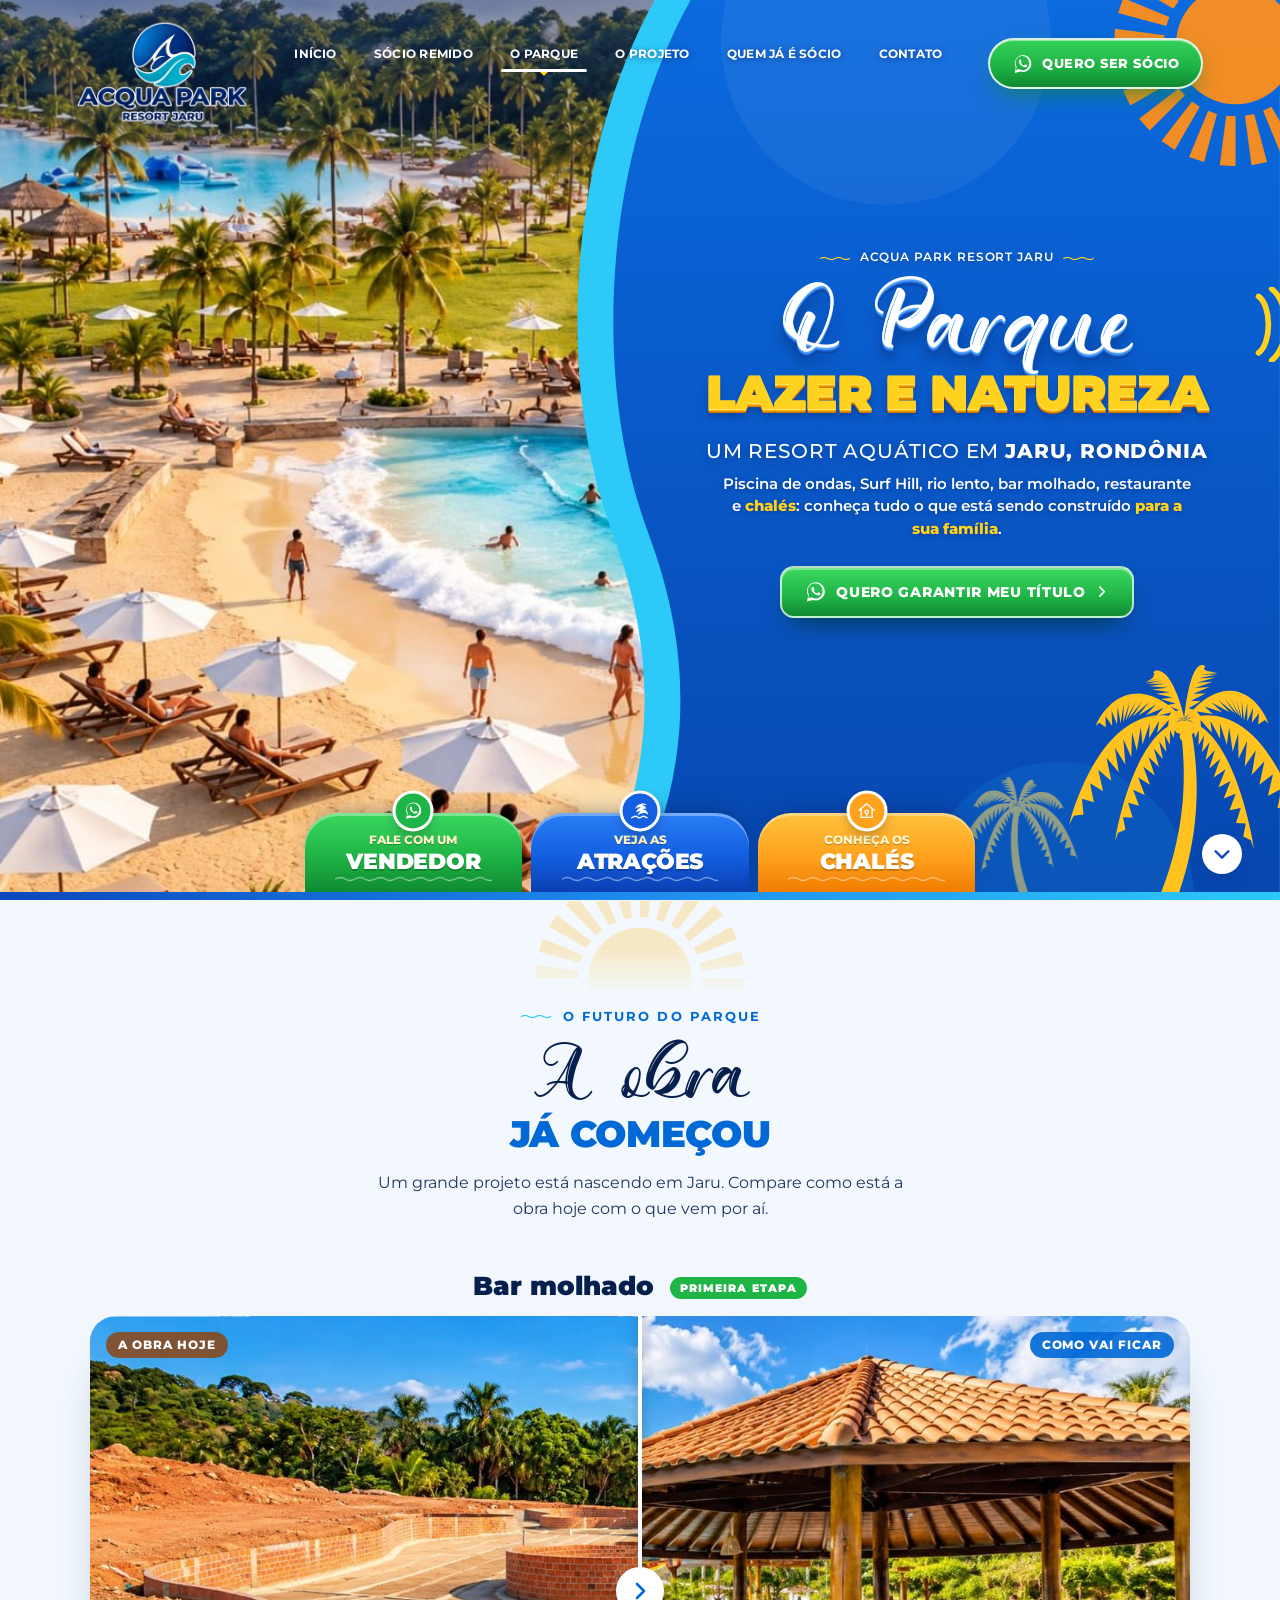
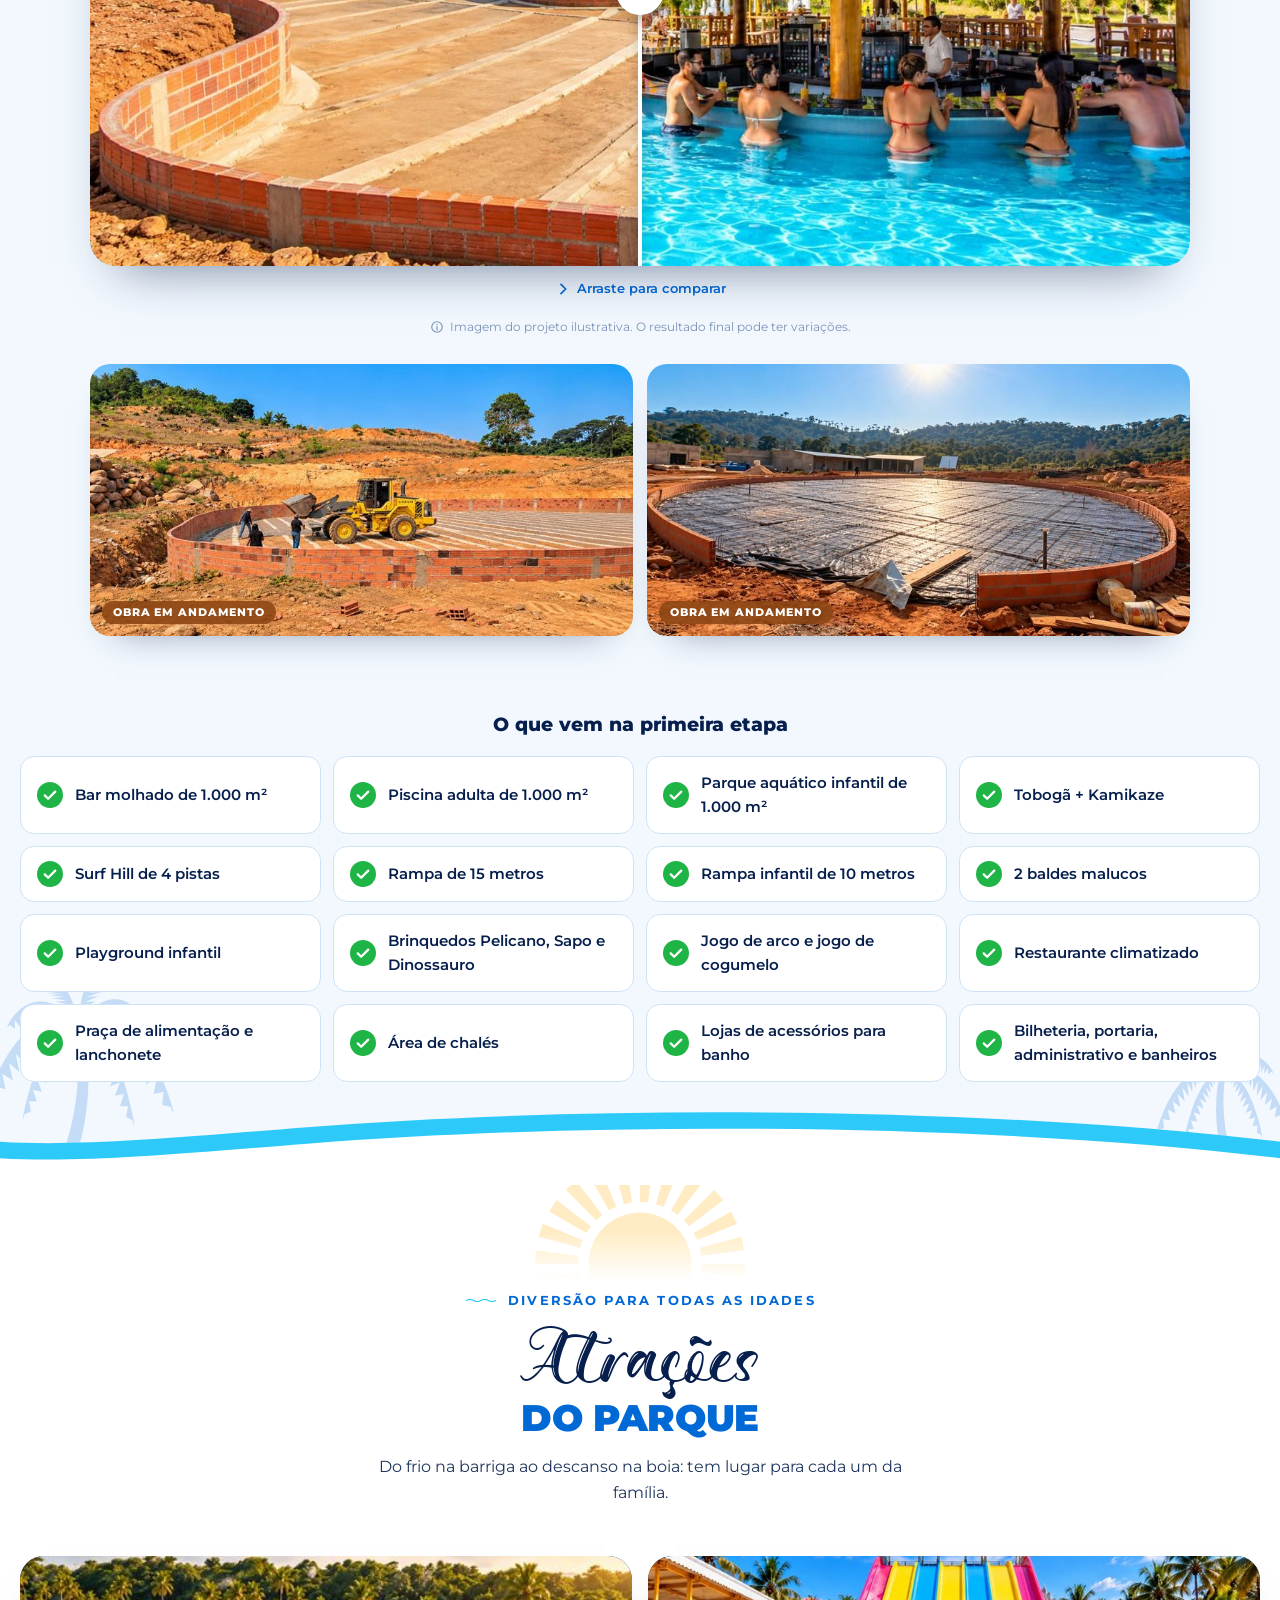
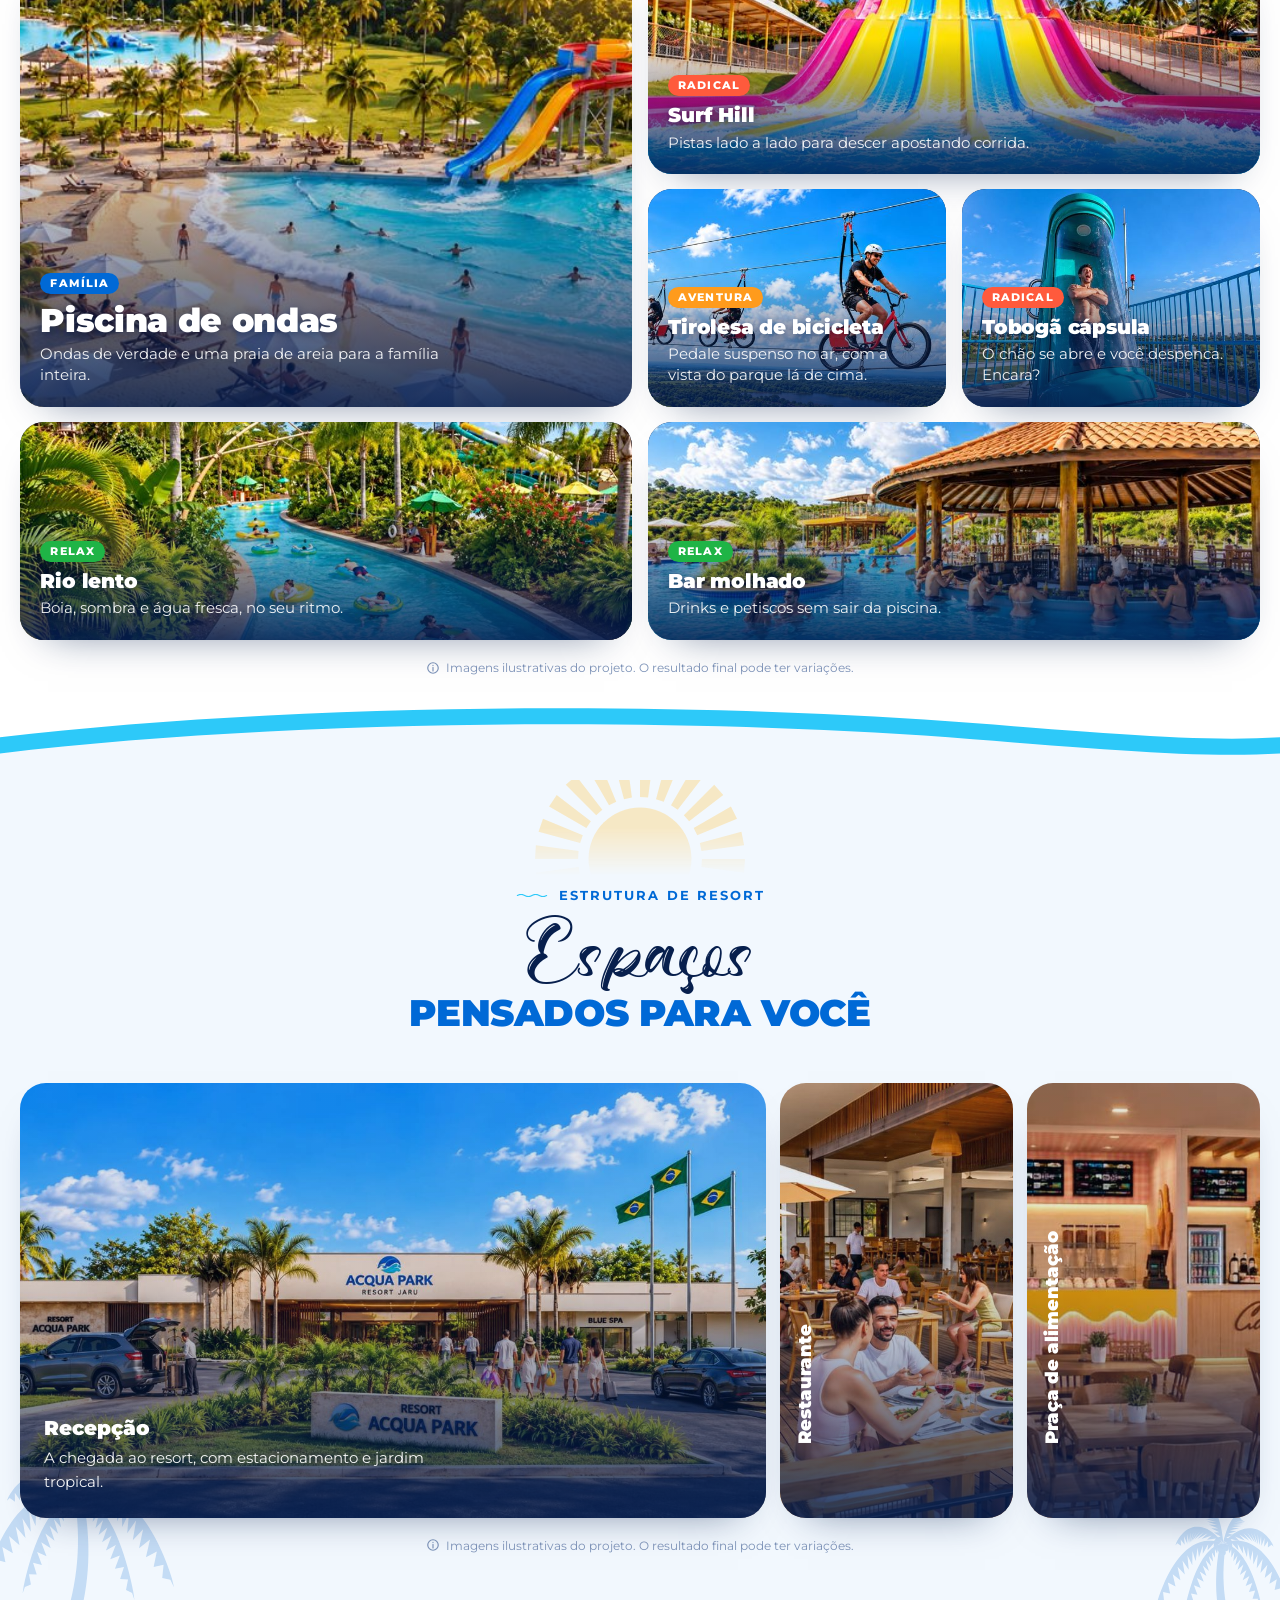
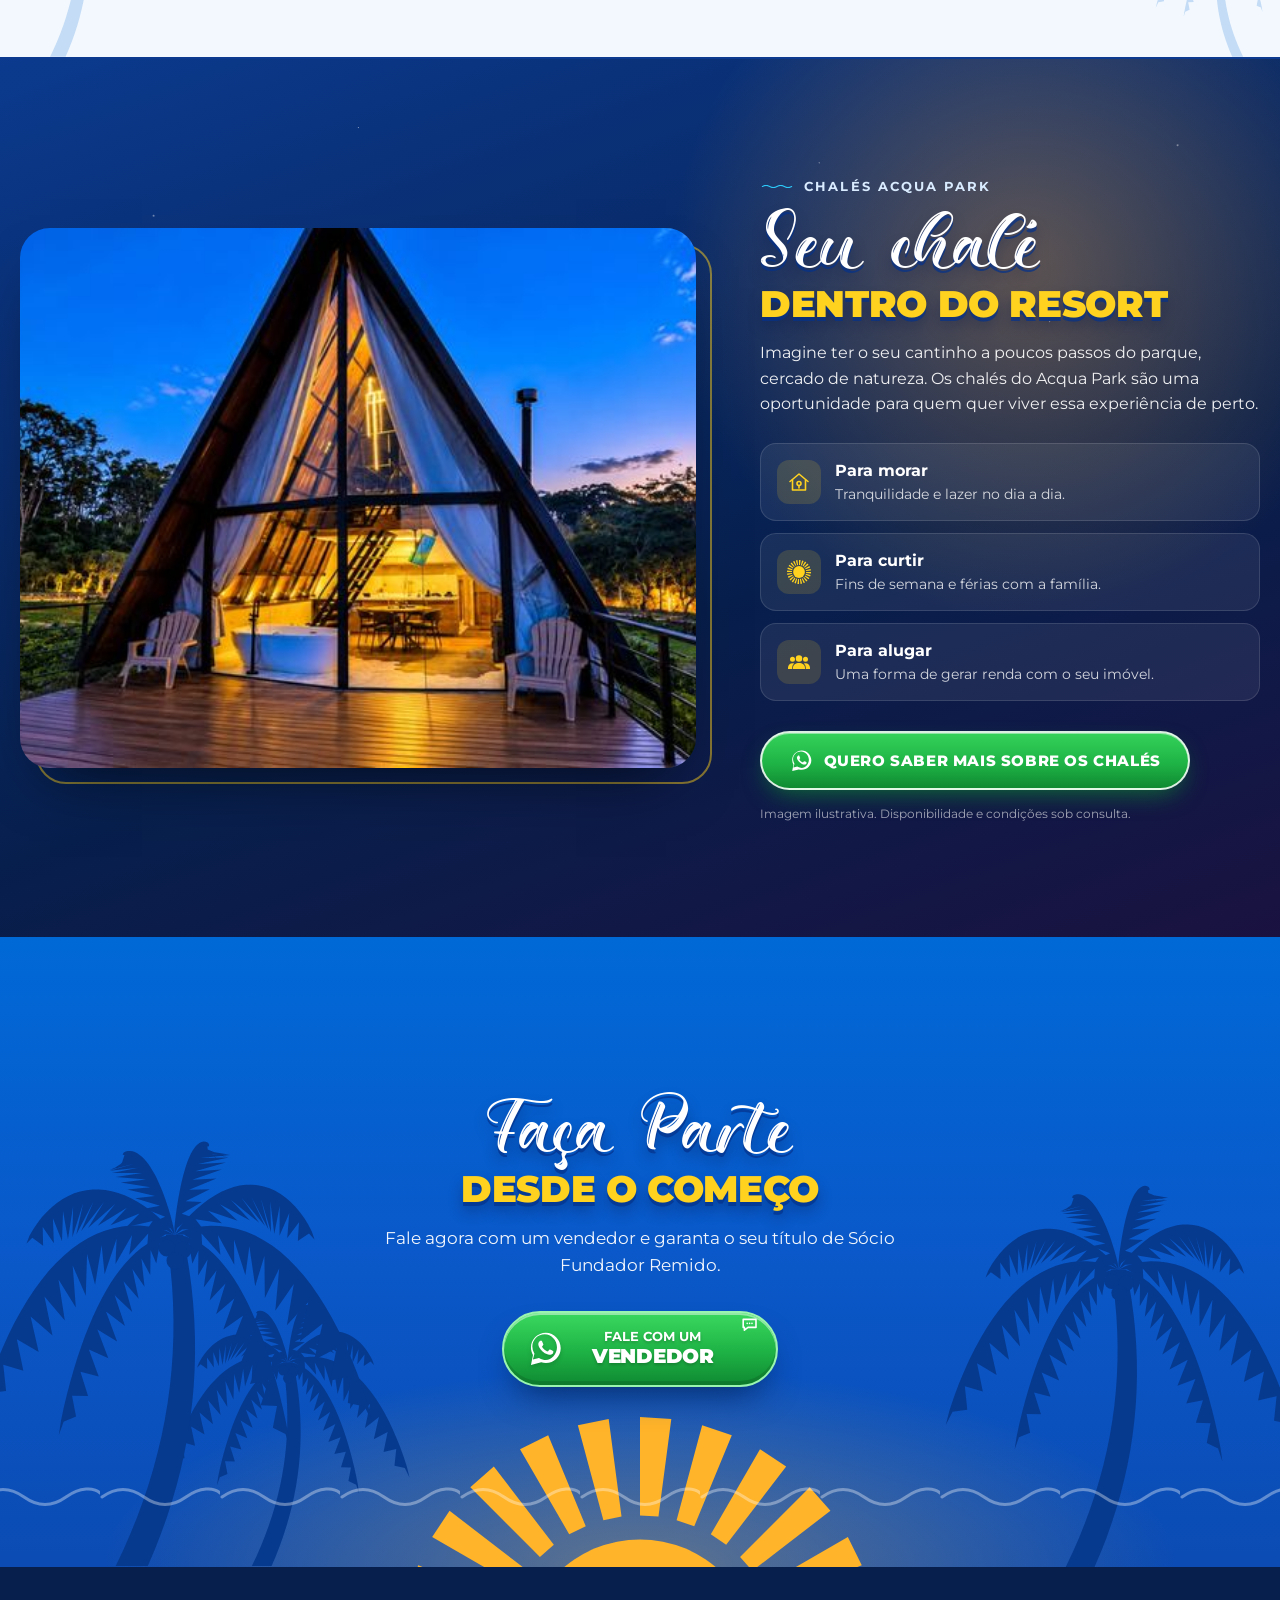
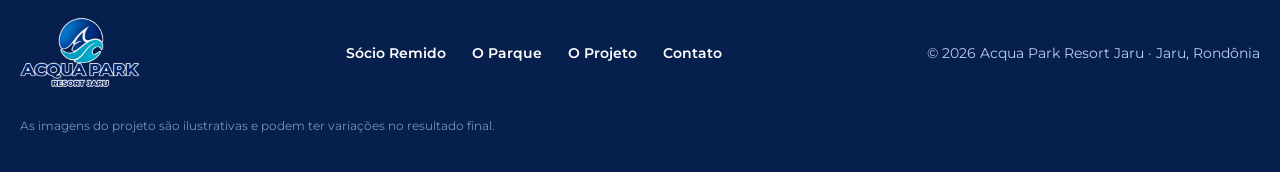
==== commit 3ae13e4c: "Celular mais limpo, descida em quadros no celular, frases no fim da descida e curva entre todas as s" ====
--- a/acqua-park-vercel/o-parque.html
+++ b/acqua-park-vercel/o-parque.html
@@ -182,6 +182,7 @@
 
     <!-- O PROJETO / FUTURO DO PARQUE ✏️ lista da primeira etapa (conforme folder) -->
     <section class="section section--tint" id="o-projeto" aria-labelledby="t-projeto">
+      <div class="curve" aria-hidden="true"></div>
       <div class="palms" aria-hidden="true"></div>
       <div class="container">
         <div class="section-head">
@@ -233,6 +234,7 @@
 
     <!-- ATRAÇÕES ✏️ fotos em assets/img/site -->
     <section class="section atracoes" id="atracoes" aria-labelledby="t-atracoes">
+      <div class="curve curve--flip" aria-hidden="true"></div>
       <div class="container">
         <div class="section-head">
           <p class="eyebrow">Diversão para todas as idades</p>
@@ -299,6 +301,7 @@
 
     <!-- ESPAÇOS DO RESORT -->
     <section class="section section--tint espacos" id="espacos" aria-labelledby="t-espacos">
+      <div class="curve" aria-hidden="true"></div>
       <div class="palms" aria-hidden="true"></div>
       <div class="container">
         <div class="section-head">
@@ -329,6 +332,7 @@
 
     <!-- CHALÉS ✏️ texto geral (sem condições definidas) -->
     <section class="chales" id="chales" aria-labelledby="t-chales">
+      <div class="curve curve--flip" aria-hidden="true"></div>
       <div class="container chales__grid">
         <figure class="chales__media">
           <img class="" src="assets/img/site/chale.jpg" srcset="assets/img/site/chale-m.jpg 760w, assets/img/site/chale.jpg 1400w" sizes="(max-width: 760px) 100vw, 55vw" alt="Chalé em estilo triangular com deck de madeira ao entardecer" loading="lazy" decoding="async">
@@ -354,6 +358,7 @@
 
     <!-- CTA FINAL / CONTATO -->
     <section class="final-cta" id="contato" aria-labelledby="t-contato">
+      <div class="curve" aria-hidden="true"></div>
       <div class="container final-cta__inner">
         <h2 class="display display--light" id="t-contato">Faça Parte <span>desde o começo</span></h2>
         <p>Fale agora com um vendedor e garanta o seu título de Sócio Fundador Remido.</p>
--- a/acqua-park-vercel/css/style.css
+++ b/acqua-park-vercel/css/style.css
@@ -1927,3 +1927,70 @@
 }
 
 body.ride-slide .whats-fab { opacity: 0; pointer-events: none; transform: scale(.6); transition: opacity .3s, transform .3s; }
+
+/* =========================================================================
+   31. SEPARAÇÃO ENTRE SEÇÕES: a mesma curva da Hero em todas
+   ========================================================================= */
+.section, .chales, .final-cta { position: relative; }
+.section--tint::before, .section--tint::after { content: none; }
+.final-cta::before { background: radial-gradient(60% 45% at 50% 100%, rgba(255, 190, 70, .35), transparent 70%); }
+.section { --sec-bg: var(--c-white); }
+.section--tint { --sec-bg: var(--c-paper); }
+.chales { --sec-bg: #0b3a8e; }
+.final-cta { --sec-bg: #0069d6; }
+.curve {
+  position: absolute; left: 0; right: 0; top: calc(-1 * clamp(44px, 6vw, 90px) + 1px);
+  height: clamp(44px, 6vw, 90px); z-index: 4; pointer-events: none;
+}
+.curve--flip { transform: scaleX(-1); }
+.curve::before, .curve::after { content: ""; position: absolute; inset: 0; -webkit-mask-size: 100% 100%; mask-size: 100% 100%; }
+.curve::before { background: var(--c-aqua); -webkit-mask-image: url("data:image/svg+xml,%3Csvg xmlns='http://www.w3.org/2000/svg' viewBox='0 0 1000 160' preserveAspectRatio='none'%3E%3Cpath d='M0 70C220 0 520-10 760 40c110 23 180 40 240 30V160H0Z'/%3E%3C/svg%3E"); mask-image: url("data:image/svg+xml,%3Csvg xmlns='http://www.w3.org/2000/svg' viewBox='0 0 1000 160' preserveAspectRatio='none'%3E%3Cpath d='M0 70C220 0 520-10 760 40c110 23 180 40 240 30V160H0Z'/%3E%3C/svg%3E"); }
+.curve::after  { background: var(--sec-bg); -webkit-mask-image: url("data:image/svg+xml,%3Csvg xmlns='http://www.w3.org/2000/svg' viewBox='0 0 1000 160' preserveAspectRatio='none'%3E%3Cpath d='M0 104C220 34 520 24 760 74c110 23 180 40 240 30V160H0Z'/%3E%3C/svg%3E"); mask-image: url("data:image/svg+xml,%3Csvg xmlns='http://www.w3.org/2000/svg' viewBox='0 0 1000 160' preserveAspectRatio='none'%3E%3Cpath d='M0 104C220 34 520 24 760 74c110 23 180 40 240 30V160H0Z'/%3E%3C/svg%3E"); }
+
+/* =========================================================================
+   32. DESCIDA: frases no final
+   ========================================================================= */
+.ride__canvas { display: block !important; }
+.ride { --ride-length: 480vh; }
+.ride.is-end .ride__shade { background: linear-gradient(180deg, rgba(0, 40, 120, .55) 0%, rgba(0, 40, 120, .25) 45%, rgba(0, 40, 120, .55) 100%); }
+.ride__final { padding: 80px 20px 40px; align-content: center; }
+.ride__final.is-on { pointer-events: auto; }
+.ride__final-text { margin-top: 12px; }
+.ride__chips { list-style: none; margin: 18px 0 22px; padding: 0; display: flex; flex-wrap: wrap; justify-content: center; gap: 8px; max-width: 640px; }
+.ride__chips li {
+  padding: 9px 14px; border-radius: 999px; font: 700 14px/1 var(--f-body); color: var(--c-white);
+  background: rgba(7, 31, 77, .55); border: 1px solid rgba(255, 255, 255, .25);
+  opacity: 0; transform: translateY(12px); transition: opacity .45s calc(.35s + var(--i) * .1s), transform .45s calc(.35s + var(--i) * .1s) var(--ease-out);
+}
+.ride__chips li::before { content: "✓"; margin-right: 6px; color: var(--c-gold); font-weight: 900; }
+.ride__final.is-on .ride__chips li { opacity: 1; transform: none; }
+.ride__final-actions { justify-content: center; }
+@media (max-width: 760px), (orientation: portrait) and (max-aspect-ratio: 1/1) {
+  .ride { --ride-length: 440vh; }
+  .ride__final { padding: 76px 16px 24px; }
+  .ride__final-title .t1 { font-size: clamp(48px, 14vw, 80px); }
+  .ride__final-title .t2 { font-size: clamp(22px, 7vw, 40px); }
+  .ride__final-text { font-size: 15px; }
+  .ride__chips { gap: 6px; margin: 14px 0 16px; }
+  .ride__chips li { font-size: 12.5px; padding: 8px 11px; }
+  .ride__final-actions { width: 100%; flex-direction: column; gap: 8px; }
+  .ride__final-actions .hs__btn, .ride__final-actions .ride__btn2 { width: 100%; justify-content: center; min-height: 48px; font-size: 13px; }
+}
+
+/* =========================================================================
+   33. HERO NO CELULAR: menos aperto, foto maior e nítida
+   ========================================================================= */
+@media (max-width: 760px), (max-width: 1180px) and (orientation: portrait) and (max-aspect-ratio: 1/1) {
+  .hs { --hs-foto: url("../assets/img/site/hero-entrada.jpg"); }
+  .hs--parque { --hs-foto: url("../assets/img/site/piscina-ondas.jpg"); }
+  .hs__photo { min-height: 48svh; background-position: 18% 70%; }
+  .hs--parque .hs__photo { background-position: 55% 60%; }
+  .hs__lead, .hs__copy > .hs__btn { display: none; }
+  .hs__copy { padding-top: 70px; padding-bottom: calc(var(--tab-h) + 22px); }
+  .hs__kicker { margin-top: 12px; }
+}
+@media (max-width: 760px), (max-width: 1180px) and (orientation: portrait) and (max-aspect-ratio: 1/1) {
+  .hs__frame { height: calc(100svh - 8px); min-height: 560px; }
+  .hs__photo { min-height: 0; flex: 1 1 0; }
+}
+.hs { position: relative; z-index: 5; }
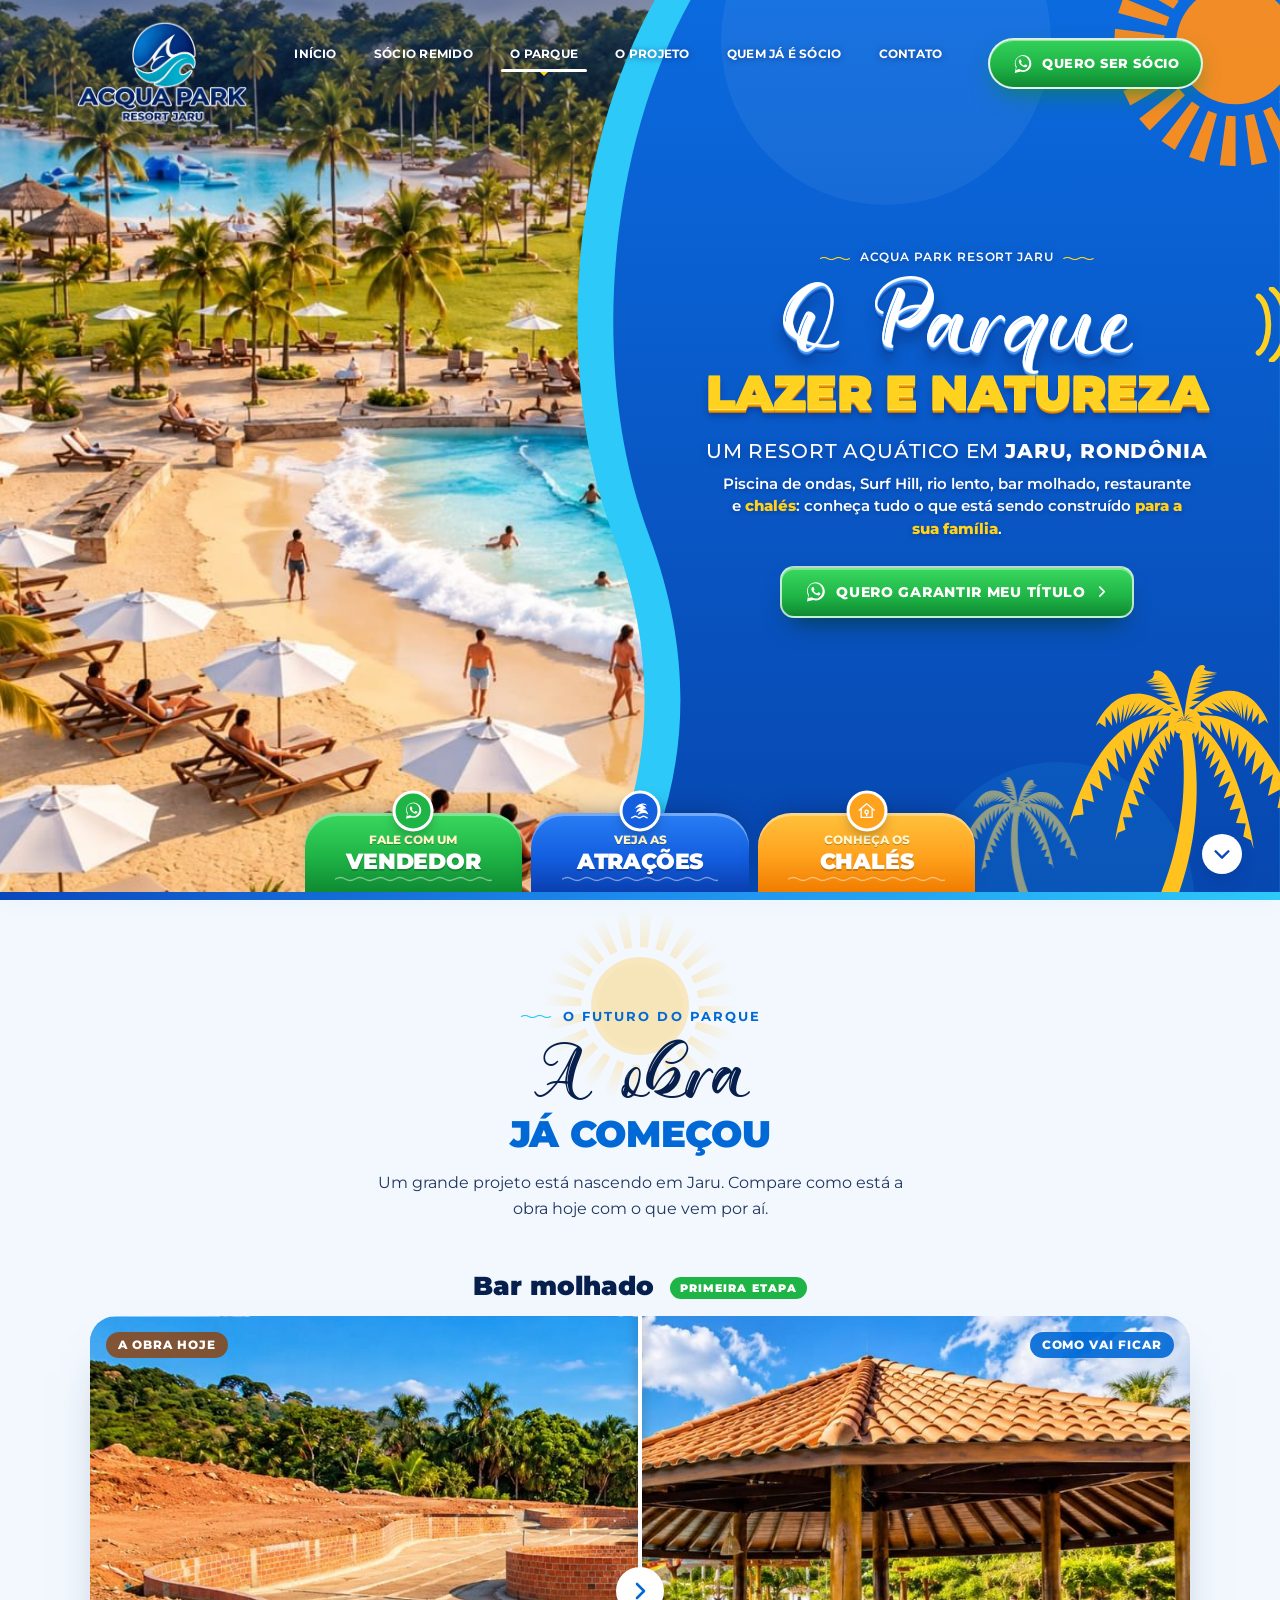
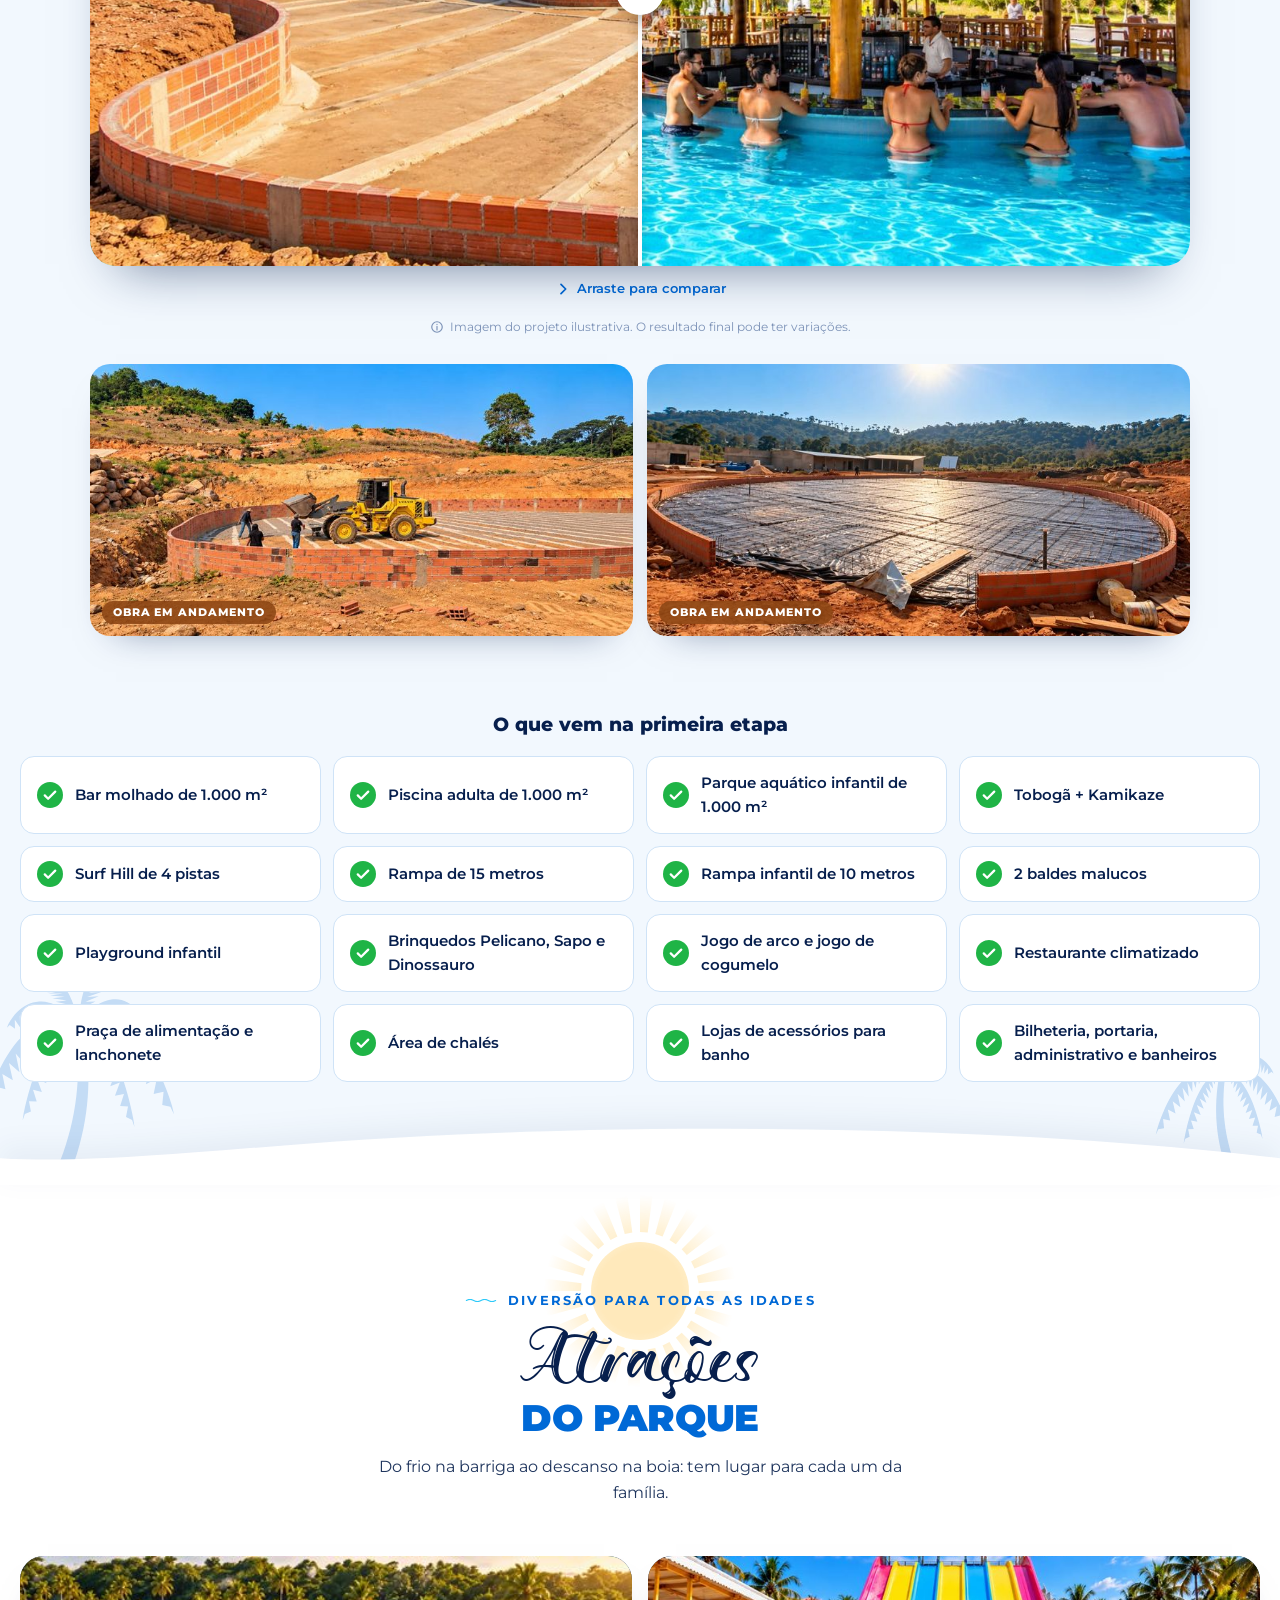
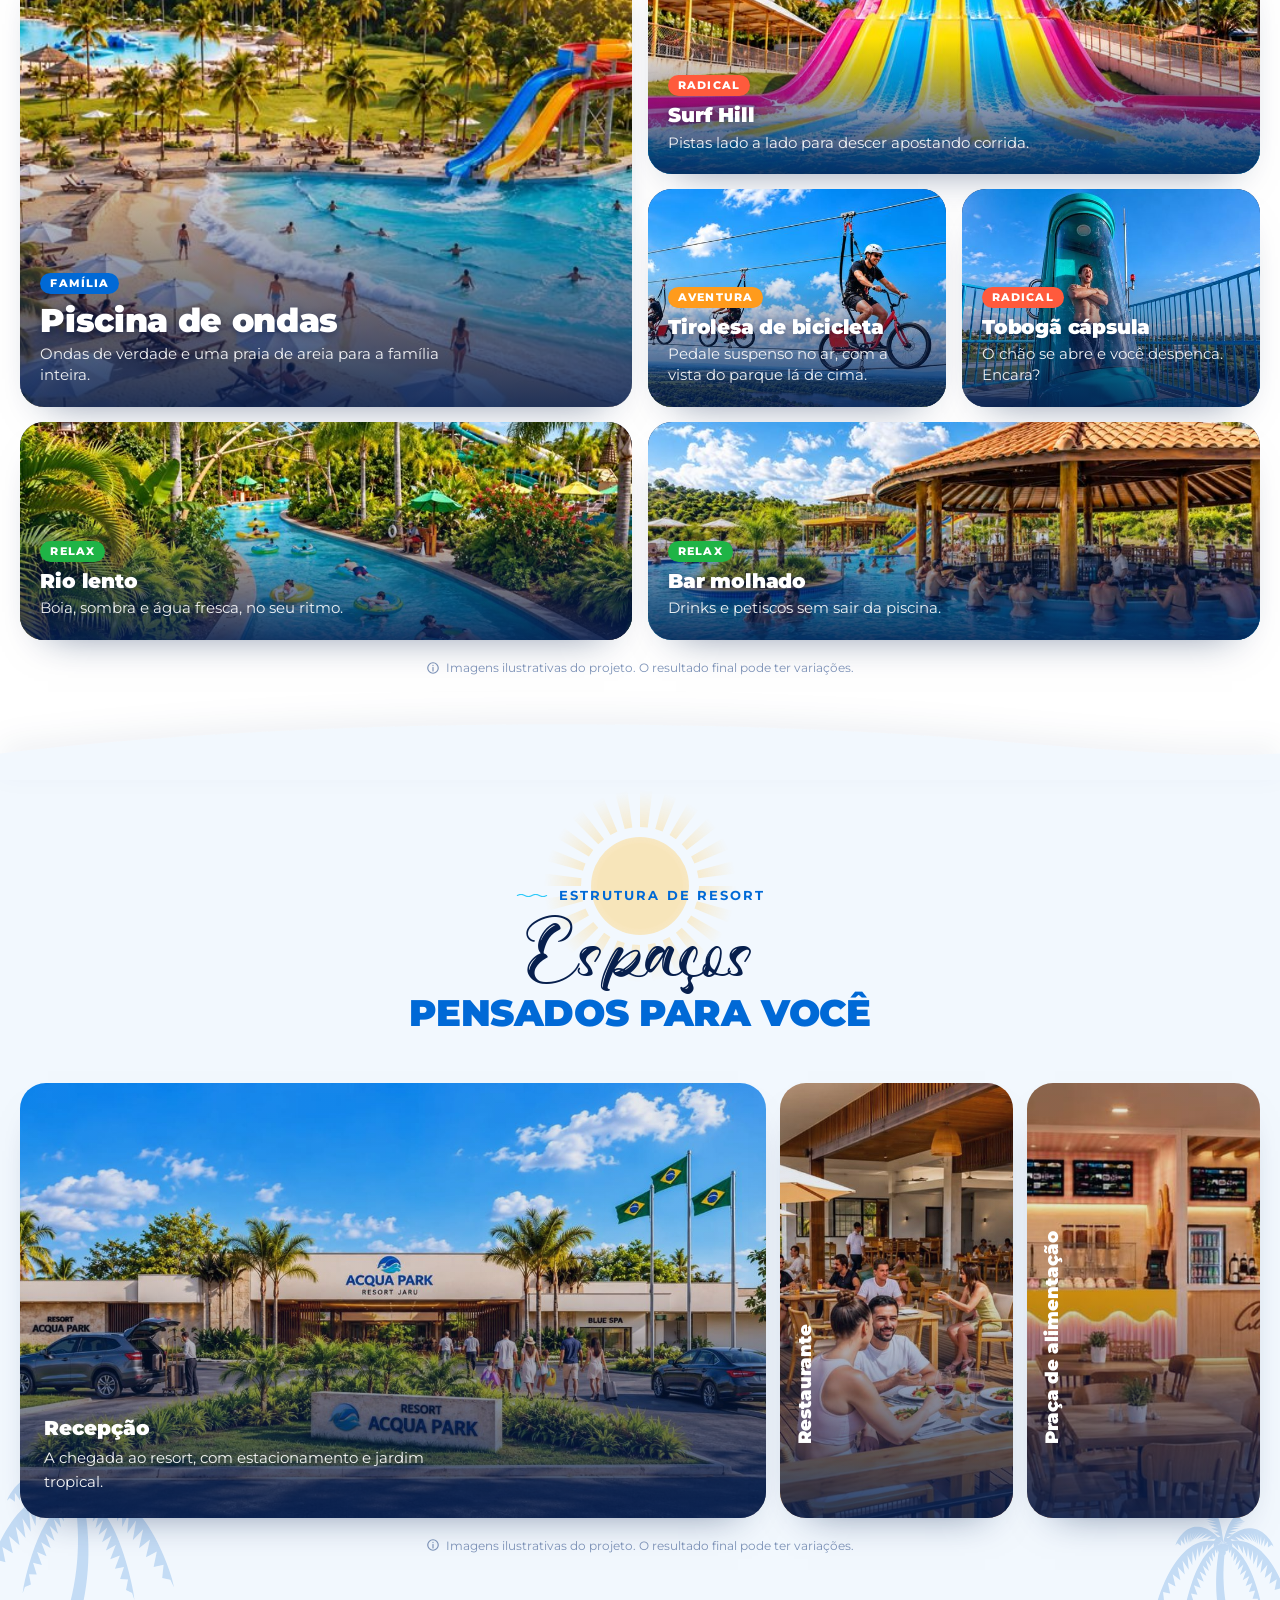
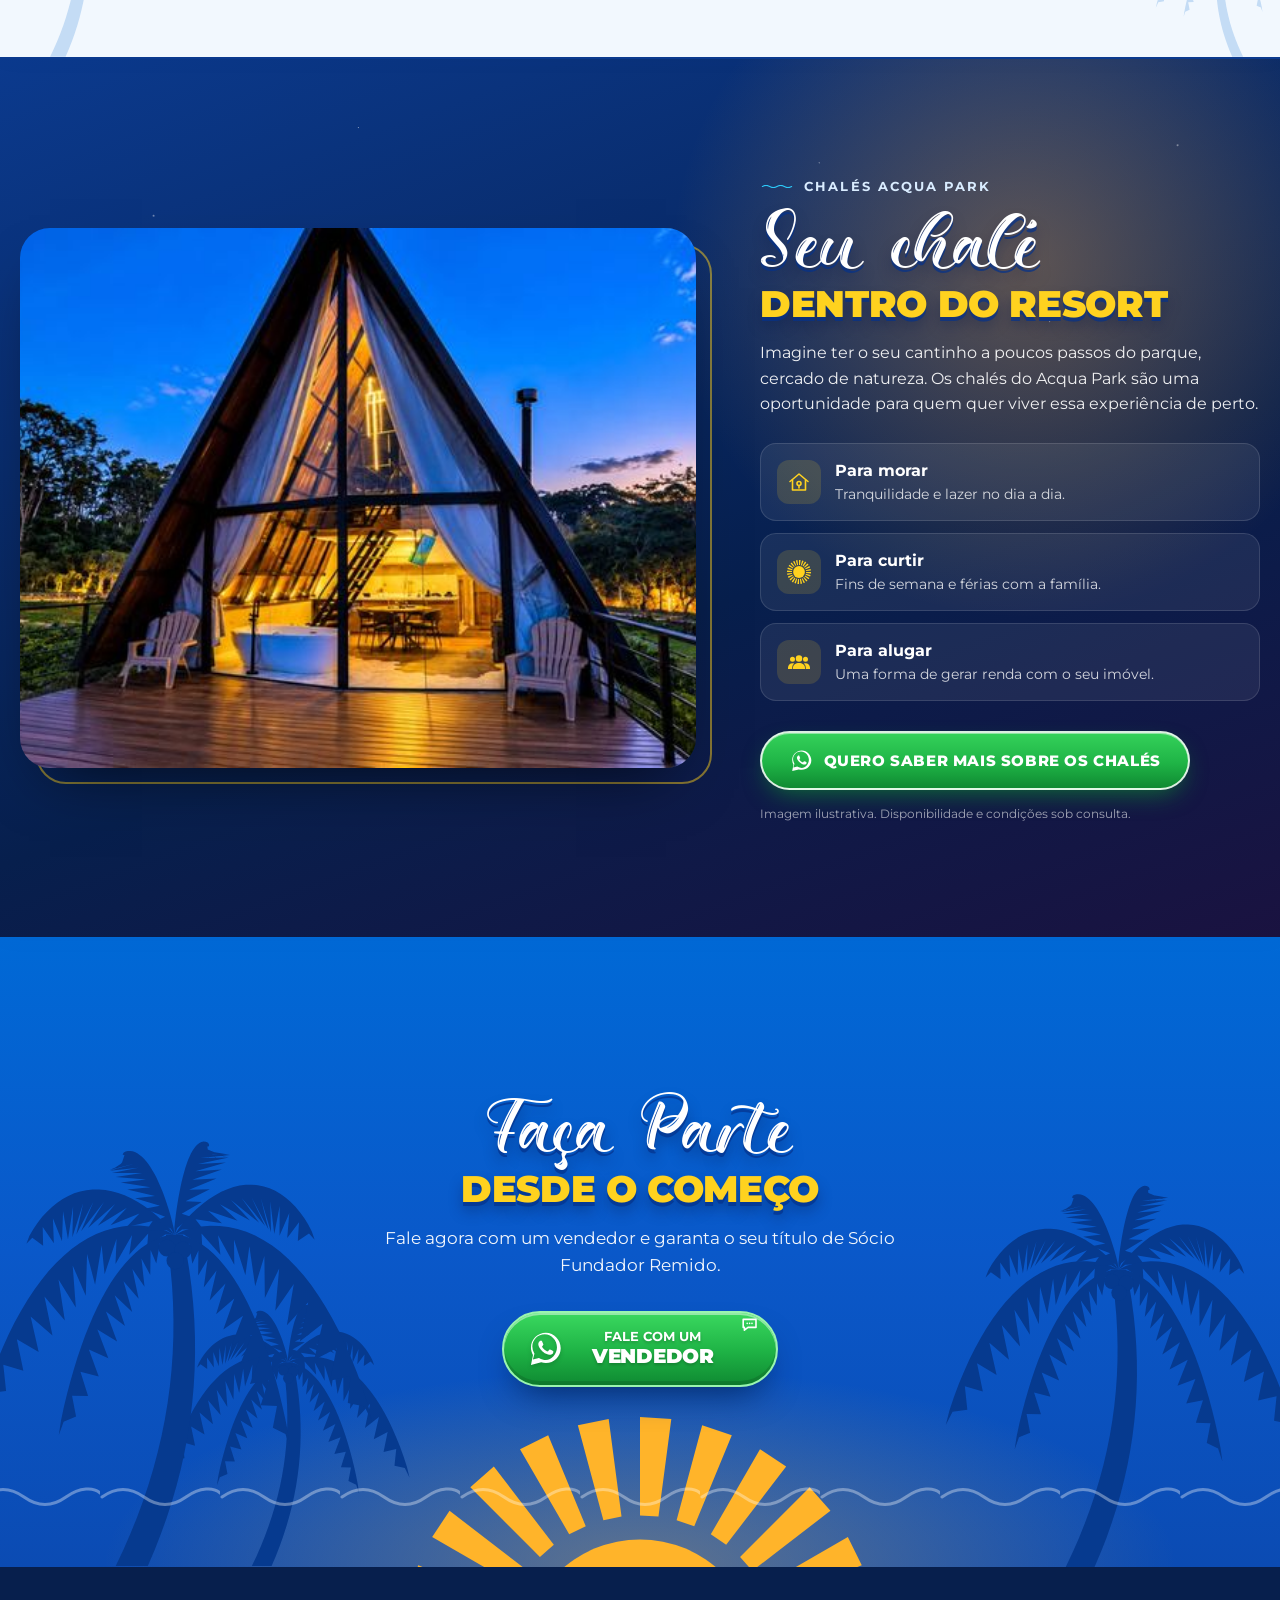
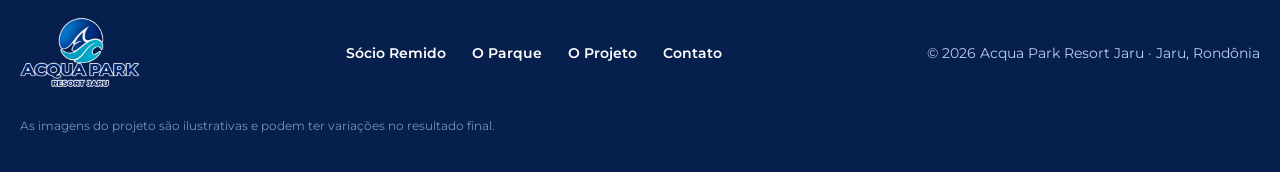
==== commit fe4b18f1: "Celular: menu lateral funcionando, faixa da curva mais fina, Hero com mais respiro e logo menor Co-A" ====
--- a/acqua-park-vercel/o-parque.html
+++ b/acqua-park-vercel/o-parque.html
@@ -119,7 +119,7 @@
           <!-- forma do painel no celular: onda no topo -->
           <svg class="hs__shape-m" viewBox="0 0 1000 160" preserveAspectRatio="none" aria-hidden="true">
             <path class="band" d="M0 70C220 0 520-10 760 40c110 23 180 40 240 30V160H0Z"/>
-            <path class="fill" d="M0 104C220 34 520 24 760 74c110 23 180 40 240 30V160H0Z"/>
+            <path class="fill" d="M0 84C220 14 520 4 760 54c110 23 180 40 240 30V160H0Z"/>
           </svg>
 
           <!-- ilustrações -->
--- a/acqua-park-vercel/css/style.css
+++ b/acqua-park-vercel/css/style.css
@@ -1994,3 +1994,77 @@
   .hs__photo { min-height: 0; flex: 1 1 0; }
 }
 .hs { position: relative; z-index: 5; }
+
+/* =========================================================================
+   34. AJUSTES: seção Sócio mais limpa, sol sem cortes, curvas sem faixa
+   ========================================================================= */
+/* curva entre seções: só a sobreposição suave, sem a faixa azul-clara */
+.curve::before { content: none; }
+.curve { filter: drop-shadow(0 -10px 14px rgba(7, 31, 77, .06)); }
+
+/* sol atrás dos títulos: inteiro e esmaecido nas bordas (nada cortado) */
+.section-head::before {
+  top: -96px; width: 200px; margin-left: -100px; opacity: .45;
+  -webkit-mask-image: radial-gradient(circle, #000 30%, transparent 68%);
+          mask-image: radial-gradient(circle, #000 30%, transparent 68%);
+}
+.socio__text::before { content: none; }
+
+/* seção Sócio: foto nova, sem o card dos 300 */
+.socio__media img { aspect-ratio: 4 / 5; object-position: 50% 40%; }
+.perk p { font-size: 13.5px; }
+
+@media (max-width: 960px) {
+  .socio__media { max-width: none; margin-bottom: 0; }
+  .socio__media img { aspect-ratio: 16 / 10; object-position: 50% 62%; border-radius: 22px; }
+}
+@media (max-width: 760px) {
+  .section { padding-block: 52px; }
+  .section-head::before { width: 150px; margin-left: -75px; top: -70px; }
+  .socio__grid { gap: 22px; }
+  .socio .lead { font-size: 15px; margin-top: 12px; }
+  .socio__badge { margin-top: 12px; font-size: 12.5px; }
+  .perks { grid-template-columns: 1fr 1fr; gap: 8px; margin-top: 18px; }
+  .perk { flex-direction: column; gap: 8px; padding: 12px; border-radius: 14px; }
+  .perk__icon { width: 36px; height: 36px; border-radius: 10px; }
+  .perk__icon svg { width: 20px; height: 20px; }
+  .perk h3 { font-size: 14px; }
+  .perk p { font-size: 12.5px; margin-top: 2px; }
+  .socio__cta { margin-top: 18px; }
+  .socio__cta p { display: none; }
+}
+
+/* Hero no celular: sem o sol, foto mais baixa e inteira (pés do Joca aparecendo) */
+@media (max-width: 760px), (max-width: 1180px) and (orientation: portrait) and (max-aspect-ratio: 1/1) {
+  .hs__photo::after { content: none; }
+  .hs__frame { height: auto; min-height: 0; }
+  .hs__photo { flex: none; aspect-ratio: 1.75; min-height: 0; height: auto; background-position: 22% 100%; }
+  .hs--parque .hs__photo { background-position: 50% 70%; }
+  .hs__panel { margin-top: -44px; }
+}
+@media (max-width: 760px), (max-width: 1180px) and (orientation: portrait) and (max-aspect-ratio: 1/1) {
+  .hs__photo { aspect-ratio: 1.22; background-position: 14% 100%; }
+  .hs--parque .hs__photo { background-position: 60% 80%; }
+}
+@media (max-width: 760px), (max-width: 1180px) and (orientation: portrait) and (max-aspect-ratio: 1/1) {
+  /* a foto termina logo acima da curva: os pés do Joca ficam à mostra */
+  .hs__photo { aspect-ratio: 1.08; background-color: #0b6ade; background-size: auto calc(100% - 46px); background-position: 14% 0; }
+  .hs--parque .hs__photo { background-position: 60% 0; }
+}
+@media (max-width: 760px), (max-width: 1180px) and (orientation: portrait) and (max-aspect-ratio: 1/1) {
+  .hs__photo { background-size: auto calc(100% - 12px); aspect-ratio: 1.15; }
+}
+
+/* =========================================================================
+   35. CELULAR: menu lateral funcionando, Hero com mais respiro, logo menor
+   ========================================================================= */
+.nav-backdrop { z-index: 49 !important; }   /* fica atrás do menu (antes cobria o menu) */
+@media (max-width: 760px), (max-width: 1180px) and (orientation: portrait) and (max-aspect-ratio: 1/1) {
+  :root { --logo-w: clamp(82px, 22vw, 116px); }
+  .hs__copy { padding: 60px 20px calc(var(--tab-h) + 44px); }
+  .hs__eyebrow { font-size: 10.5px; }
+  .hs__title { margin-top: 16px; }
+  .hs__t2 { margin-top: .18em; }
+  .hs__kicker { margin-top: 20px; }
+  .hs .ill--palm { bottom: 70px; }
+}
